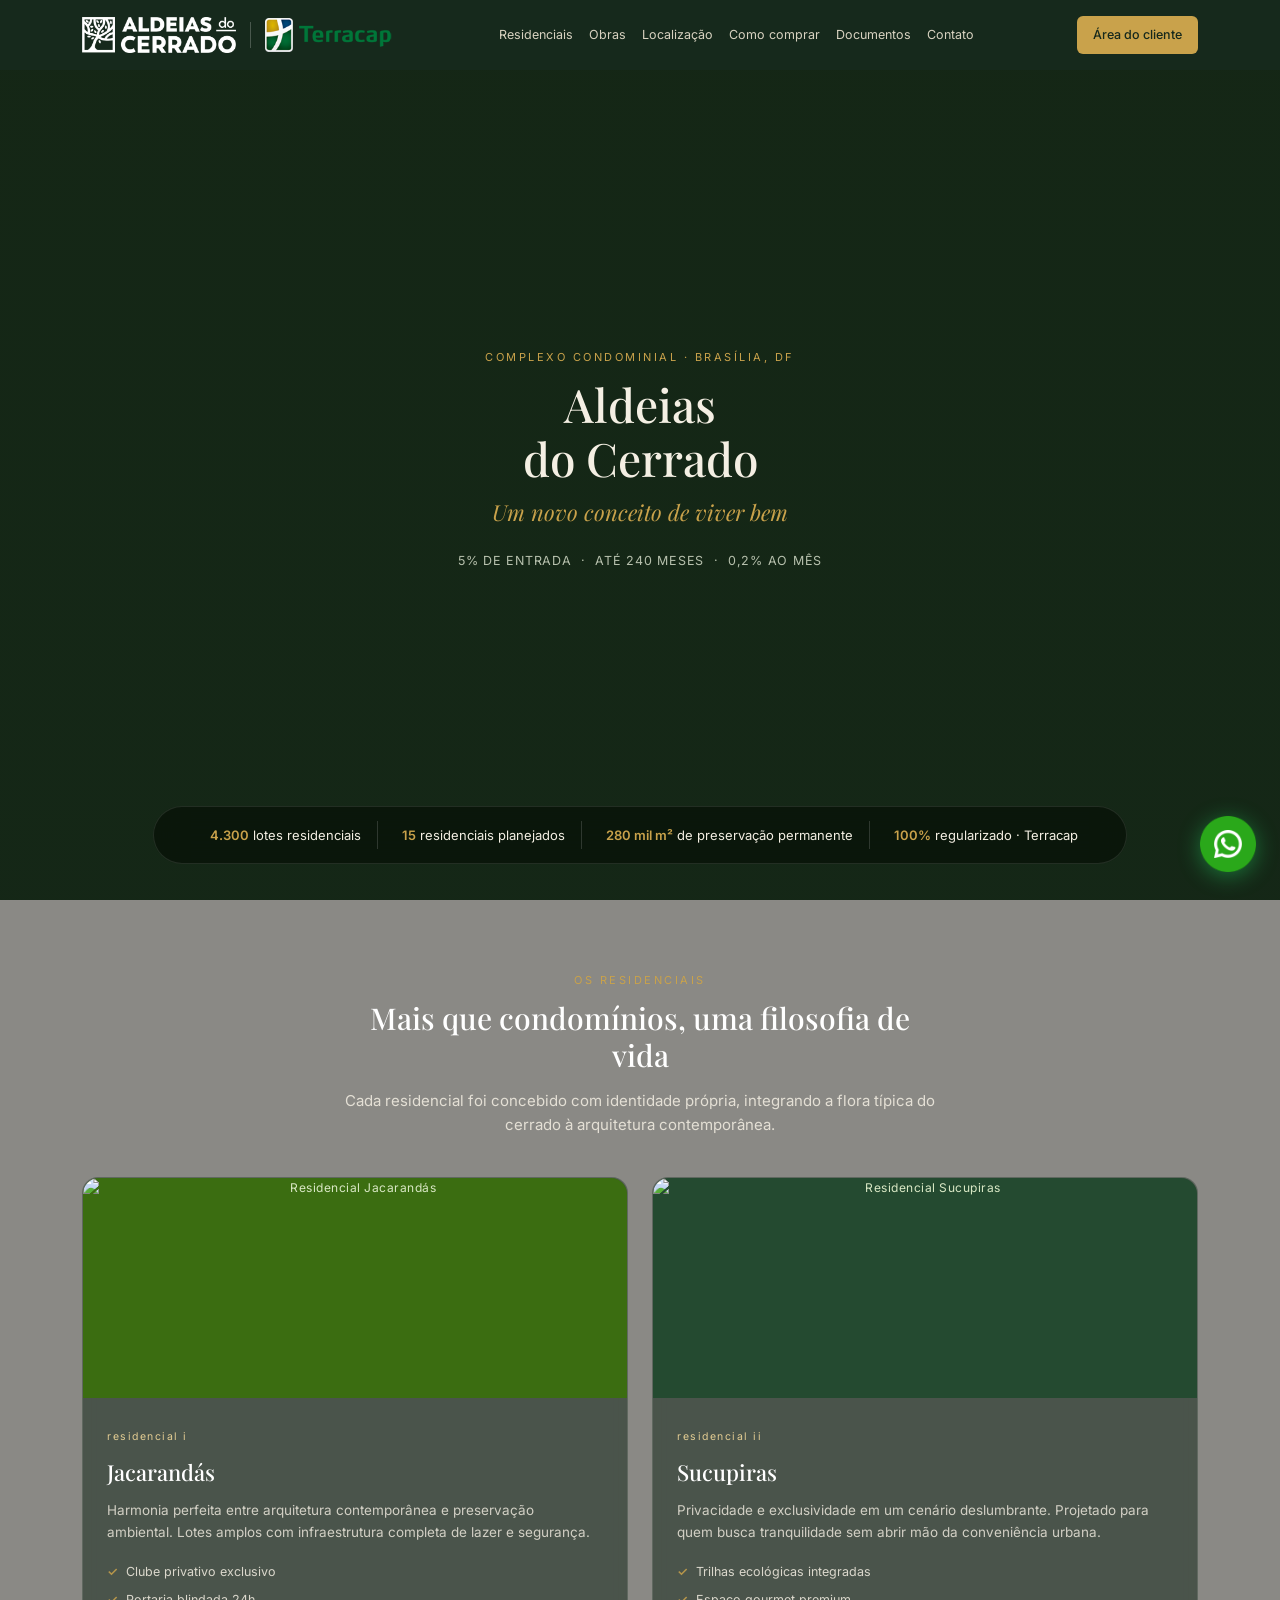
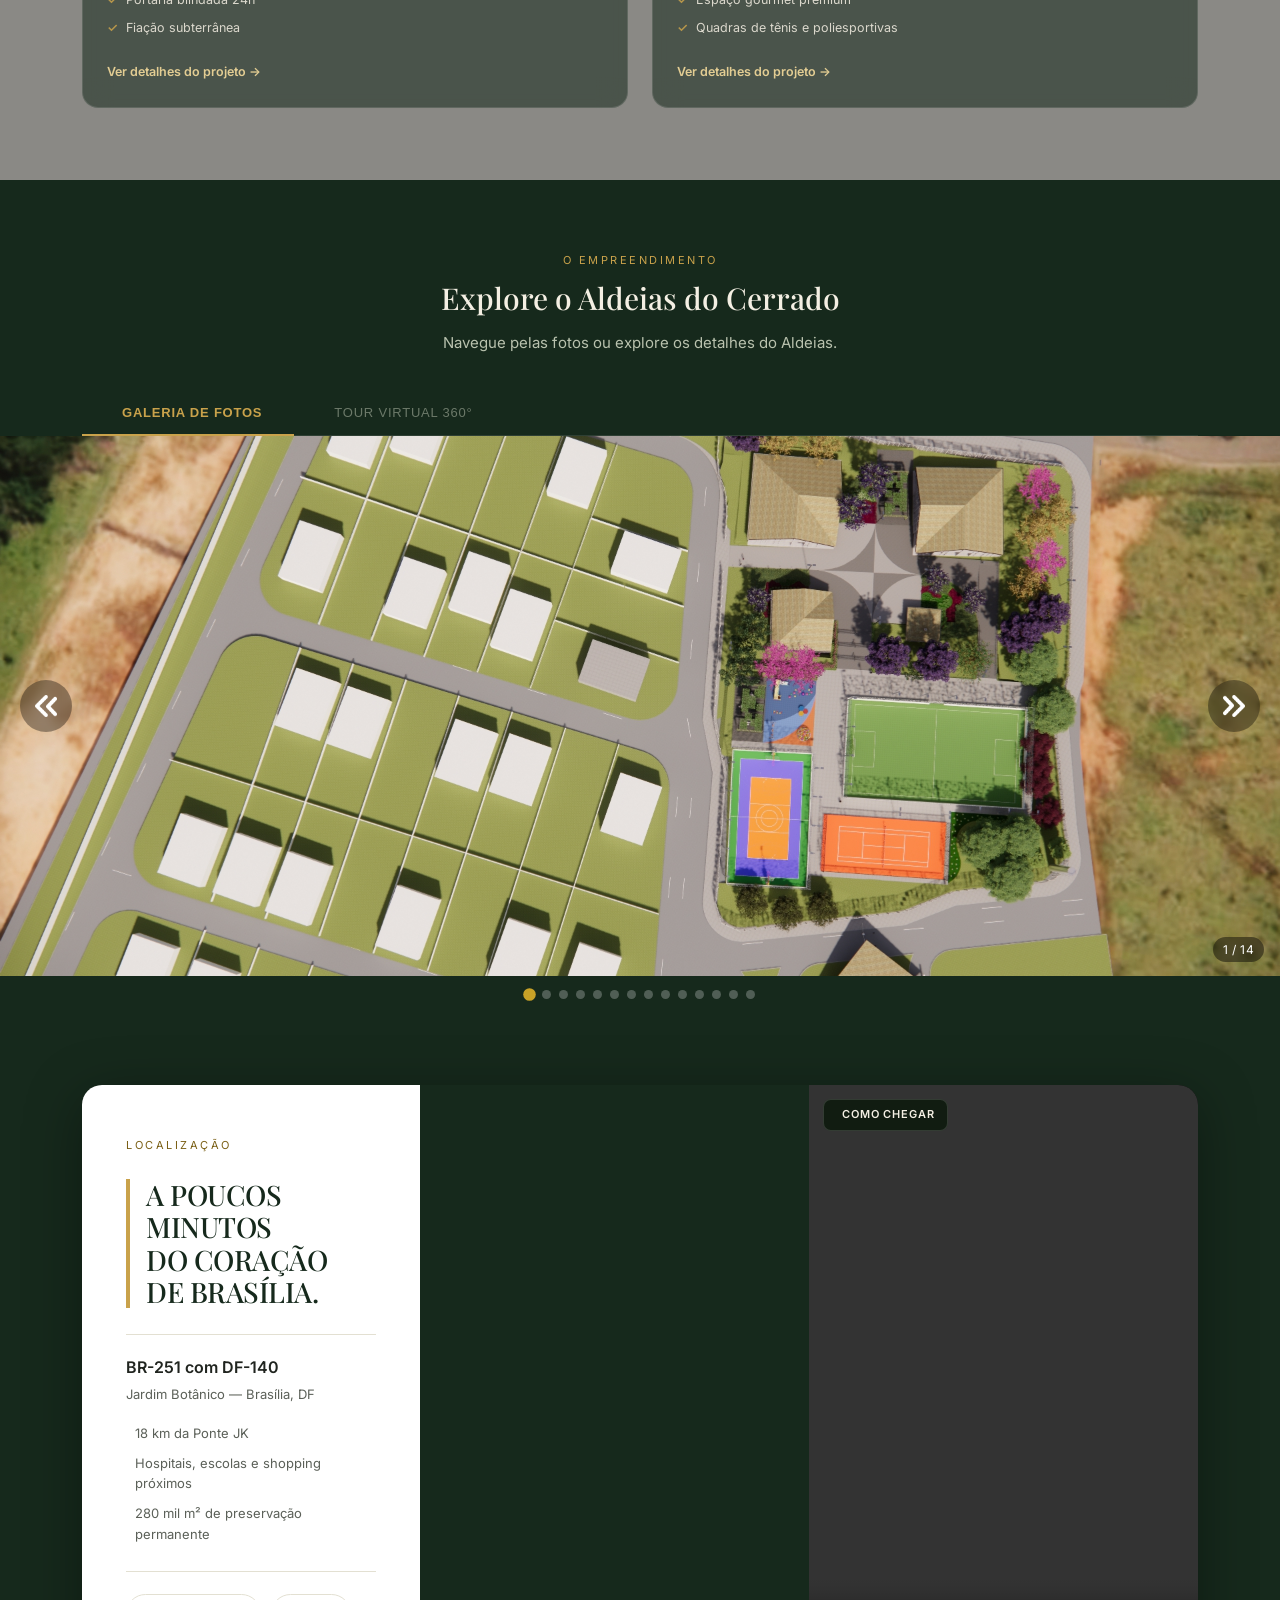
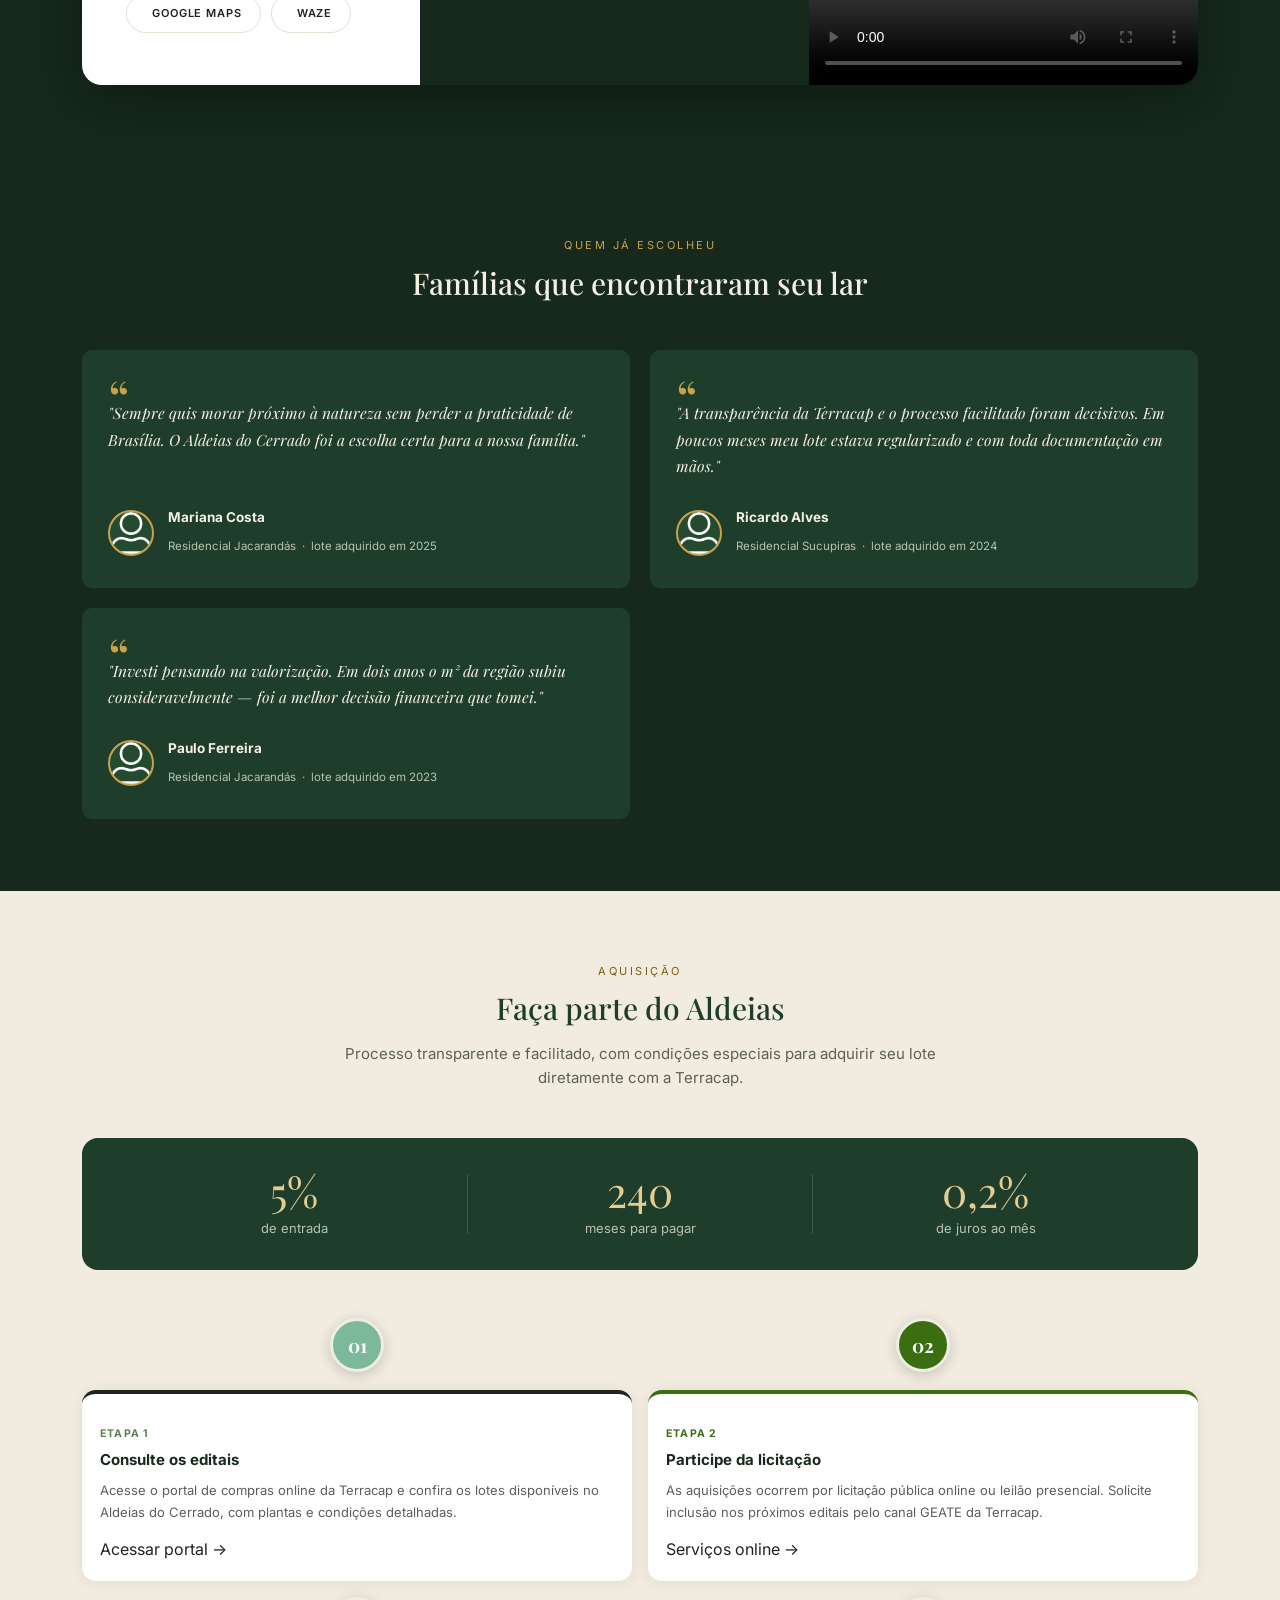
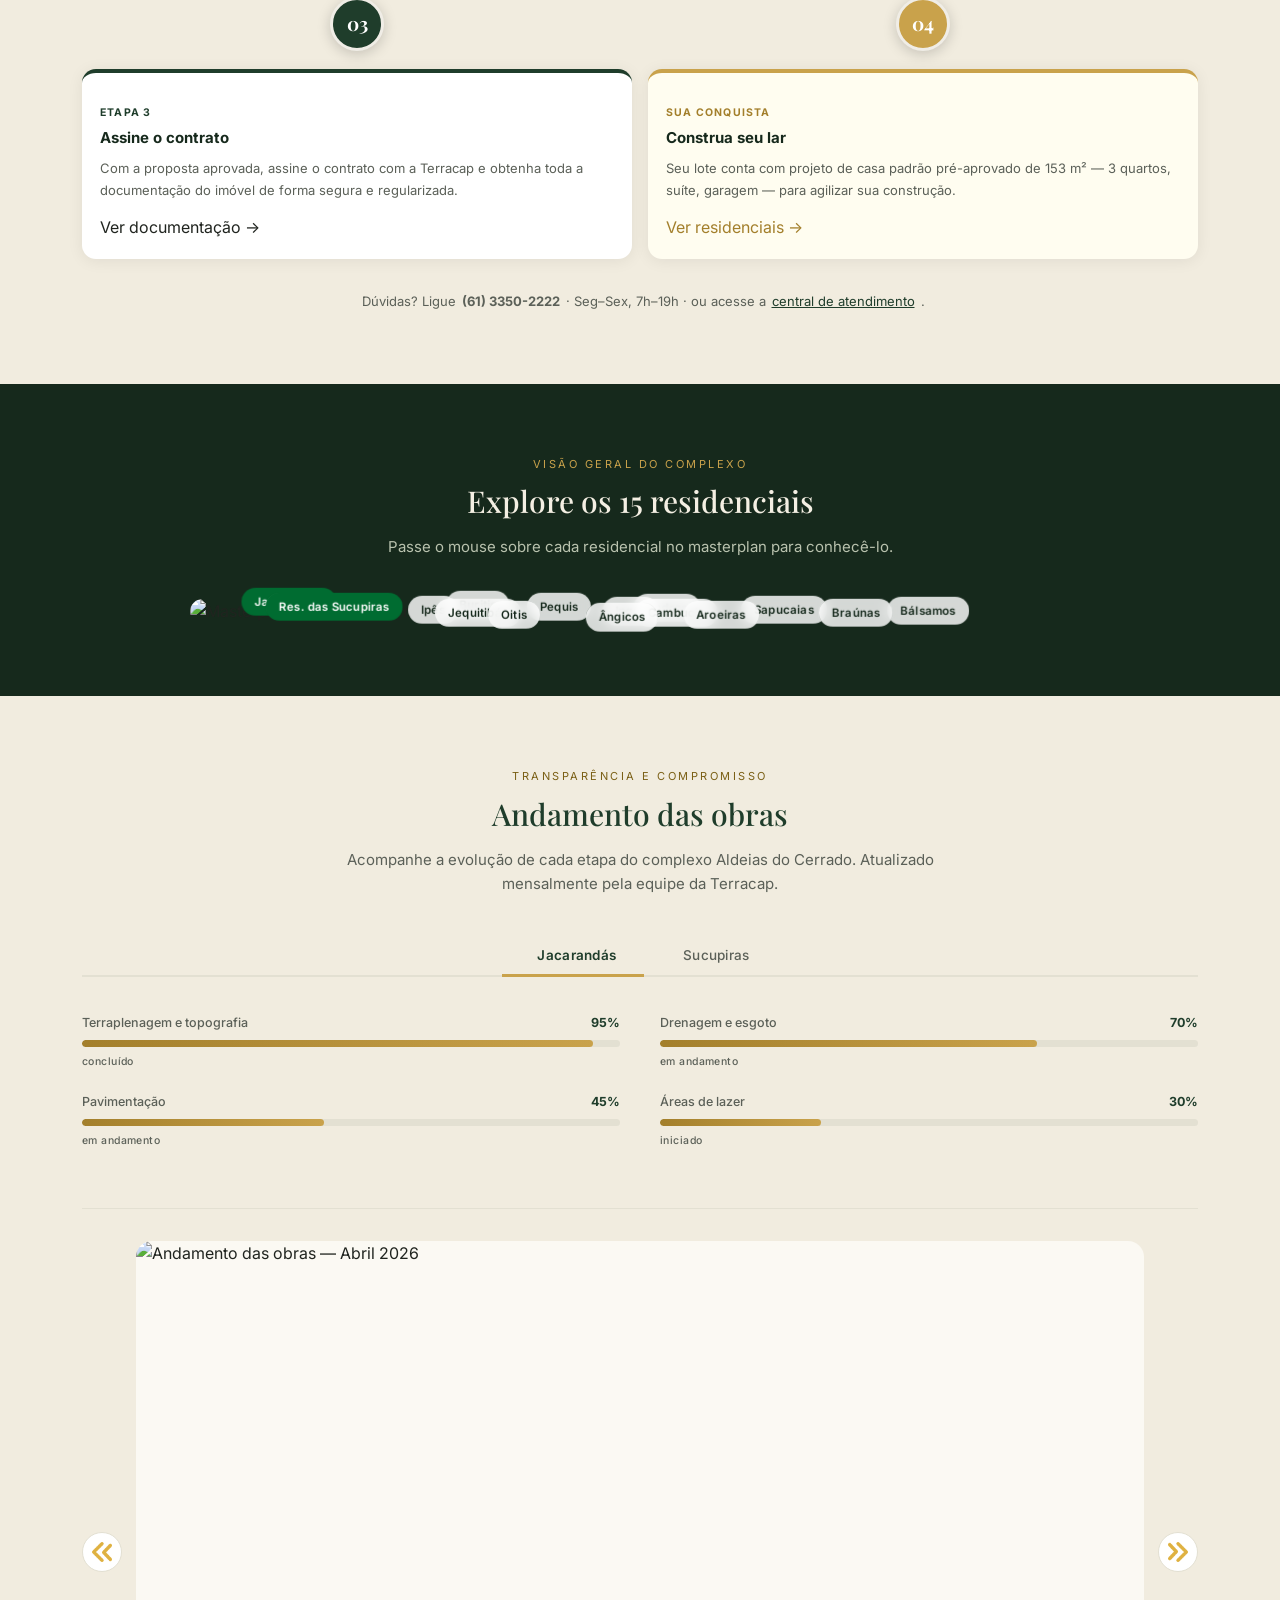
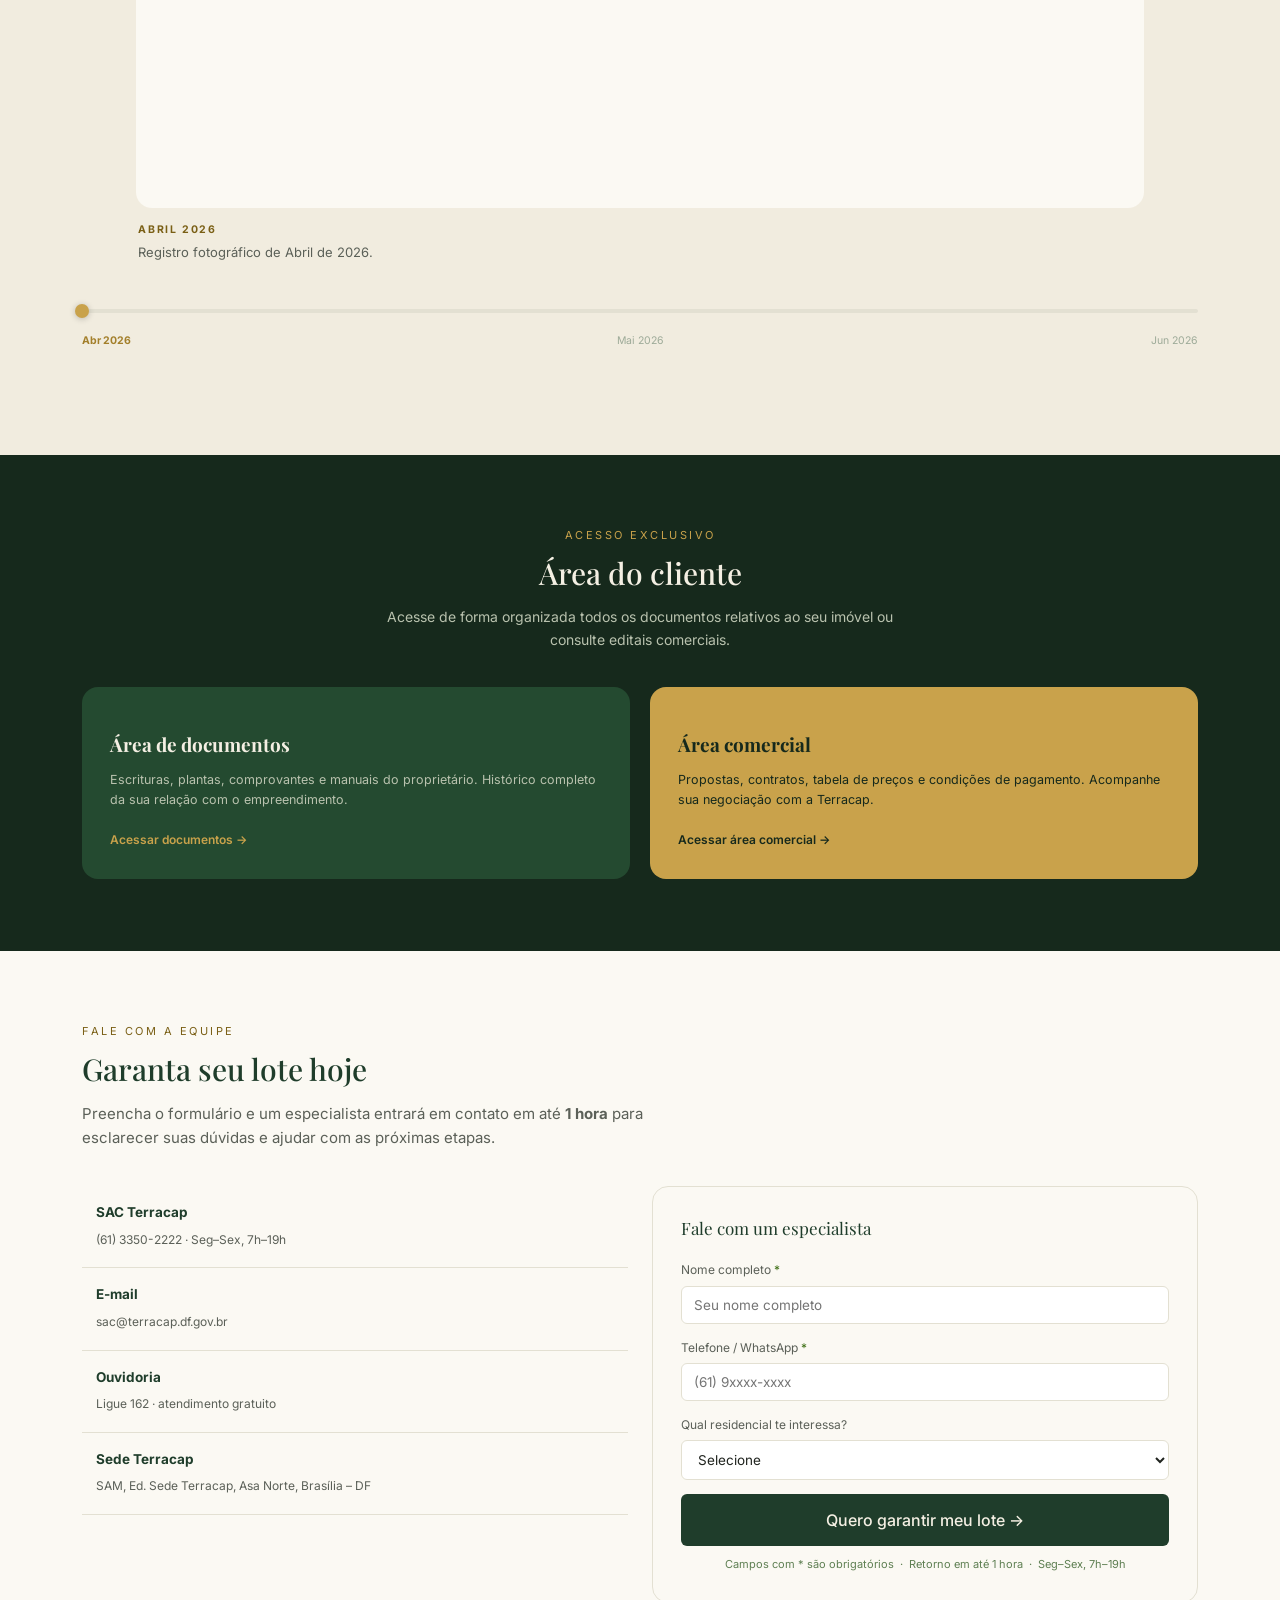
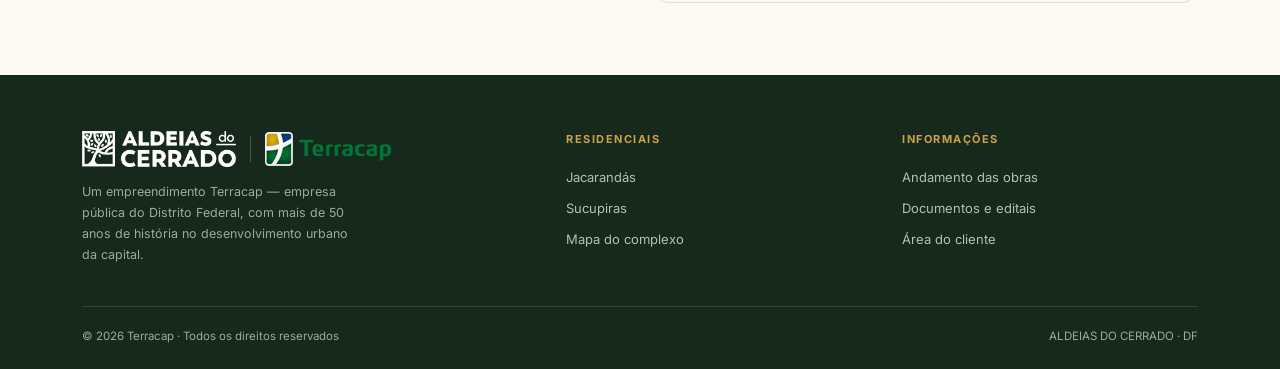
==== index.html @ 2cdaf479 "Paina Residenciais alterada" ====
﻿<!DOCTYPE html>
<html lang="pt-BR">
<head>
<meta charset="UTF-8">
<meta name="viewport" content="width=device-width, initial-scale=1.0">
<title>Aldeias do Cerrado — Lotes em Brasília | Terracap</title>
<link rel="stylesheet" href="style.css">
<link rel="stylesheet" href="https://cdnjs.cloudflare.com/ajax/libs/tabler-icons/2.47.0/iconfont/tabler-icons.min.css">
</head>
<body>

<a class="skip-link" href="#conteudo-principal">Pular para o conteúdo principal</a>


<!-- TOPBAR -->
<header class="topbar" role="banner">
  <div class="wrap">
    <div class="brand">
      <a href="index.html" aria-label="Aldeias do Cerrado — página inicial" style="display:flex;align-items:center;gap:10px;">
        <img src="img/icones/Logo-Aldeis-do-cerrado-1024x239.png" alt="Aldeias do Cerrado">
      </a>
      <span class="brand-sep" aria-hidden="true"></span>
      <a href="https://www.terracap.df.gov.br/" target="_blank" rel="noopener" aria-label="Acessar site da Terracap (abre em nova aba)">
        <img src="img/icones/logo.png" alt="Terracap" class="brand-terracap">
      </a>
    </div>
    <nav class="main-nav" id="main-nav" aria-label="Menu principal">
      <a href="residenciais.html">Residenciais</a>
      <a href="index.html#obras">Obras</a>
      <a href="index.html#localizacao">Localização</a>
      <a href="index.html#comocomprar">Como comprar</a>
      <a href="documentos.html">Documentos</a>
      <a href="index.html#contato">Contato</a>
      <!-- CTA visível apenas no menu mobile -->
      <a href="documentos.html#area-cliente" class="btn btn-gold nav-cta-mobile">Área do cliente</a>
    </nav>
    <a href="documentos.html#area-cliente" class="btn btn-gold btn-sm" id="topbar-cta">Área do cliente</a>
    <button
      class="nav-toggle"
      id="nav-toggle"
      type="button"
      aria-expanded="false"
      aria-controls="main-nav"
      aria-label="Abrir menu de navegação"
    >
      <span class="hamburger-bar"></span>
      <span class="hamburger-bar"></span>
      <span class="hamburger-bar"></span>
    </button>
  </div>
</header>

<!-- HERO -->
<main id="conteudo-principal">
<section class="hero">
  <img class="hero-video" src="img/Aldeias-do-Cerrado-1.png" alt="Aldeias do Cerrado">
  <div class="hero-overlay"></div>
  <div class="wrap">
    <span class="eyebrow on-dark">complexo condominial · brasília, df</span>
    <h1>Aldeias<br>do Cerrado</h1>
    <p class="sub">Um novo conceito de viver bem</p>
    <!--
    <div class="cta-row">
      <a href="#contato" class="btn btn-gold">Quero garantir meu lote</a>
      <a href="residenciais.html" class="btn btn-outline">Conhecer os residenciais</a>
    </div>
    -->
    
    
    <p class="hero-financing">5% de entrada &nbsp;·&nbsp; até 240 meses &nbsp;·&nbsp; 0,2% ao mês</p>
  </div>

  <div class="stats-strip" aria-label="Dados do empreendimento">
    <div class="stats-inner">
      <div class="stat-item">
        <i class="ti ti-map-pin" aria-hidden="true"></i>
        <span><strong>4.300</strong> lotes residenciais</span>
      </div>
      <div class="stat-sep" aria-hidden="true"></div>
      <div class="stat-item">
        <i class="ti ti-building-community" aria-hidden="true"></i>
        <span><strong>15</strong> residenciais planejados</span>
      </div>
      <div class="stat-sep" aria-hidden="true"></div>
      <div class="stat-item">
        <i class="ti ti-trees" aria-hidden="true"></i>
        <span><strong>280 mil m²</strong> de preservação permanente</span>
      </div>
      <div class="stat-sep" aria-hidden="true"></div>
      <div class="stat-item">
        <i class="ti ti-certificate" aria-hidden="true"></i>
        <span><strong>100%</strong> regularizado · Terracap</span>
      </div>
    </div>
  </div>
</section>

<!-- RESIDENCIAIS RESUMO -->
<section class="section" id="residenciais" style="background: linear-gradient(rgba(0,0,0,0.45), rgba(0,0,0,0.45)), url('img/Aldeias-do-Cerrado_4.png') center/cover no-repeat;">
  <div class="wrap">
    <div class="center" style="max-width:600px;">
      <span class="eyebrow">os residenciais</span>
      <h2 class="section-title">Mais que condomínios, uma filosofia de vida</h2>
      <p class="lede center">Cada residencial foi concebido com identidade própria, integrando a flora típica do cerrado à arquitetura contemporânea.</p>
    </div>
    <div class="grid-2" style="margin-top:40px;">
      <div class="card-residencial">
        <div class="ph-img"><img src="img/jacarandas_3d/Entrada.png" alt="Residencial Jacarandás"></div>
        <div class="body">
          <span class="tag">residencial i</span>
          <h3>Jacarandás</h3>
          <p class="desc">Harmonia perfeita entre arquitetura contemporânea e preservação ambiental. Lotes amplos com infraestrutura completa de lazer e segurança.</p>
          <ul>
            <li>Clube privativo exclusivo</li>
            <li>Portaria blindada 24h</li>
            <li>Fiação subterrânea</li>
          </ul>
          <a href="residenciais.html#jacarandas" class="link">Ver detalhes do projeto →</a>
        </div>
      </div>
      <div class="card-residencial">
        <div class="ph-img dark"><img src="img/sucupiras_3d/Entrada.png" alt="Residencial Sucupiras"></div>
        <div class="body">
          <span class="tag">residencial ii</span>
          <h3>Sucupiras</h3>
          <p class="desc">Privacidade e exclusividade em um cenário deslumbrante. Projetado para quem busca tranquilidade sem abrir mão da conveniência urbana.</p>
          <ul>
            <li>Trilhas ecológicas integradas</li>
            <li>Espaço gourmet premium</li>
            <li>Quadras de tênis e poliesportivas</li>
          </ul>
          <a href="residenciais.html#sucupiras" class="link">Ver detalhes do projeto →</a>
        </div>
      </div>
    </div>
  </div>
</section>

<!-- EXPLORE O EMPREENDIMENTO — galeria + tour 360° -->
<section class="explora-section">

  <div class="wrap">
    <div class="explora-header">
      <span class="eyebrow on-dark">o empreendimento</span>
      <h2 class="section-title" style="color:var(--creme-100);">Explore o Aldeias do Cerrado</h2>
      <p class="lede center" style="color:var(--verde-200);">Navegue pelas fotos ou explore os detalhes do Aldeias.</p>
    </div>

    <div class="explora-tabs" role="tablist" aria-label="Visualização do empreendimento">
      <button class="explora-tab active" data-panel="fotos" role="tab"
              aria-selected="true" aria-controls="explora-fotos" id="tab-fotos"
              onclick="exploraTab('fotos',this)" type="button">
        <i class="ti ti-photo" aria-hidden="true"></i> Galeria de fotos
      </button>
      <button class="explora-tab" data-panel="tour" role="tab"
              aria-selected="false" aria-controls="explora-tour" id="tab-tour"
              onclick="exploraTab('tour',this)" type="button">
        <i class="ti ti-360" aria-hidden="true"></i> Tour virtual 360°
      </button>
    </div>
  </div>

  <!-- Painel: Galeria -->
  <div class="explora-panel active" id="explora-fotos" role="tabpanel" aria-labelledby="tab-fotos" tabindex="0">
    <div class="galeria-carousel" id="galeria-car">
      <div class="gc-stage">

        <div class="gc-slide active" onclick="lbOpen(0)">
          <img src="img/jacarandas_3d/Aérea 1.jpg" alt="Vista aérea — Jacarandás" loading="lazy">
          <div class="galeria-overlay"><img src="img/icones/ampliacao.png" alt="" class="galeria-zoom-icon"></div>
        </div>
        <div class="gc-slide" onclick="lbOpen(1)">
          <img src="img/jacarandas_3d/Aérea 2.jpg" alt="Vista aérea — Jacarandás ponto 2" loading="lazy">
          <div class="galeria-overlay"><img src="img/icones/ampliacao.png" alt="" class="galeria-zoom-icon"></div>
        </div>
        <div class="gc-slide" onclick="lbOpen(2)">
          <img src="img/jacarandas_3d/Aérea 3.jpg" alt="Vista aérea — Jacarandás" loading="lazy">
          <div class="galeria-overlay"><img src="img/icones/ampliacao.png" alt="" class="galeria-zoom-icon"></div>
        </div>
        <div class="gc-slide" onclick="lbOpen(3)">
          <img src="img/sucupiras_3d/Aérea 2.jpg" alt="Sucupiras — Área de lazer" loading="lazy">
          <div class="galeria-overlay"><img src="img/icones/ampliacao.png" alt="" class="galeria-zoom-icon"></div>
        </div>
        <div class="gc-slide" onclick="lbOpen(4)">
          <img src="img/sucupiras_3d/Escada.jpg" alt="Sucupiras — Escada" loading="lazy">
          <div class="galeria-overlay"><img src="img/icones/ampliacao.png" alt="" class="galeria-zoom-icon"></div>
        </div>
        <div class="gc-slide" onclick="lbOpen(5)">
          <img src="img/sucupiras_3d/Pergolado.jpg" alt="Sucupiras — Pergolado" loading="lazy">
          <div class="galeria-overlay"><img src="img/icones/ampliacao.png" alt="" class="galeria-zoom-icon"></div>
        </div>
        <div class="gc-slide" onclick="lbOpen(6)">
          <img src="img/Aldeias-do-Cerrado-2-1.png" alt="Sucupiras — Canteiro" loading="lazy">
          <div class="galeria-overlay"><img src="img/icones/ampliacao.png" alt="" class="galeria-zoom-icon"></div>
        </div>
        <div class="gc-slide" onclick="lbOpen(7)">
          <img src="img/sucupiras_3d/Entrada.jpg" alt="Sucupiras — Entrada" loading="lazy">
          <div class="galeria-overlay"><img src="img/icones/ampliacao.png" alt="" class="galeria-zoom-icon"></div>
        </div>
        <div class="gc-slide" onclick="lbOpen(8)">
          <img src="img/jacarandas_3d/Entrada.jpg" alt="Jacarandás — Entrada" loading="lazy">
          <div class="galeria-overlay"><img src="img/icones/ampliacao.png" alt="" class="galeria-zoom-icon"></div>
        </div>
        <div class="gc-slide" onclick="lbOpen(9)">
          <img src="img/jacarandas_3d/Escada Ilumninada.jpg" alt="Jacarandás — Escada iluminada" loading="lazy">
          <div class="galeria-overlay"><img src="img/icones/ampliacao.png" alt="" class="galeria-zoom-icon"></div>
        </div>
        <div class="gc-slide" onclick="lbOpen(10)">
          <img src="img/sucupiras/DJI_20260622154240_0001_V_QD+4+-+SUCUPIRA-01.jpeg" alt="Vista aérea — Sucupiras" loading="lazy">
          <div class="galeria-overlay"><img src="img/icones/ampliacao.png" alt="" class="galeria-zoom-icon"></div>
        </div>
        <div class="gc-slide" onclick="lbOpen(11)">
          <img src="img/sucupiras/DJI_20260622154250_0003_V.jpeg" alt="Vista aérea — Sucupiras" loading="lazy">
          <div class="galeria-overlay"><img src="img/icones/ampliacao.png" alt="" class="galeria-zoom-icon"></div>
        </div>
        <div class="gc-slide" onclick="lbOpen(12)">
          <img src="img/sucupiras/DJI_20260622154342_0004_V_QD+4+-+SUCUPIRA-02.jpeg" alt="Vista aérea — Sucupiras" loading="lazy">
          <div class="galeria-overlay"><img src="img/icones/ampliacao.png" alt="" class="galeria-zoom-icon"></div>
        </div>
        <div class="gc-slide" onclick="lbOpen(13)">
          <img src="img/sucupiras/DJI_20260622154349_0005_V.jpeg" alt="Vista aérea — Sucupiras" loading="lazy">
          <div class="galeria-overlay"><img src="img/icones/ampliacao.png" alt="" class="galeria-zoom-icon"></div>
        </div>

        <button class="gc-nav gc-prev" type="button" aria-label="Foto anterior" onclick="gcNav(-1)">
          <img src="img/icones/seta-esquerda.png" alt="">
        </button>
        <button class="gc-nav gc-next" type="button" aria-label="Próxima foto" onclick="gcNav(1)">
          <img src="img/icones/seta-direita.png" alt="">
        </button>

        <div class="gc-counter" id="gc-counter" aria-live="polite" aria-atomic="true">1 / 14</div>
      </div>

      <div class="gc-dots" id="gc-dots" role="tablist" aria-label="Navegar entre fotos">
        <button class="gc-dot active" onclick="gcGo(0)" role="tab" aria-selected="true"  aria-label="Foto 1 de 14"></button>
        <button class="gc-dot"        onclick="gcGo(1)" role="tab" aria-selected="false" aria-label="Foto 2 de 14"></button>
        <button class="gc-dot"        onclick="gcGo(2)" role="tab" aria-selected="false" aria-label="Foto 3 de 14"></button>
        <button class="gc-dot"        onclick="gcGo(3)" role="tab" aria-selected="false" aria-label="Foto 4 de 14"></button>
        <button class="gc-dot"        onclick="gcGo(4)" role="tab" aria-selected="false" aria-label="Foto 5 de 14"></button>
        <button class="gc-dot"        onclick="gcGo(5)" role="tab" aria-selected="false" aria-label="Foto 6 de 14"></button>
        <button class="gc-dot"        onclick="gcGo(6)" role="tab" aria-selected="false" aria-label="Foto 7 de 14"></button>
        <button class="gc-dot"        onclick="gcGo(7)" role="tab" aria-selected="false" aria-label="Foto 8 de 14"></button>
        <button class="gc-dot"        onclick="gcGo(8)" role="tab" aria-selected="false" aria-label="Foto 9 de 14"></button>
        <button class="gc-dot"        onclick="gcGo(9)" role="tab" aria-selected="false" aria-label="Foto 10 de 14"></button>
        <button class="gc-dot"        onclick="gcGo(10)" role="tab" aria-selected="false" aria-label="Foto 11 de 14"></button>
        <button class="gc-dot"        onclick="gcGo(11)" role="tab" aria-selected="false" aria-label="Foto 12 de 14"></button>
        <button class="gc-dot"        onclick="gcGo(12)" role="tab" aria-selected="false" aria-label="Foto 13 de 14"></button>
        <button class="gc-dot"        onclick="gcGo(13)" role="tab" aria-selected="false" aria-label="Foto 14 de 14"></button>
      </div>
    </div>
  </div>

  <!-- Painel: Tour 360° -->
  <div class="explora-panel" id="explora-tour" role="tabpanel" aria-labelledby="tab-tour" tabindex="0">
    <div class="tour-stage">
      <iframe
        class="tour-iframe"
        src="https://www.360k.com.br/terracap/"
        allowfullscreen
        allow="fullscreen; gyroscope; accelerometer"
        loading="lazy"
        title="Tour Virtual 360° — Aldeias do Cerrado"
      ></iframe>

      <div class="tour-badge">
        <i class="ti ti-360"></i>
        <span>Tour Virtual 360°</span>
      </div>

      <div class="tour-info-panel">
        <p class="tour-info-title">Localização</p>
        <ul class="tour-info-list">
          <li><i class="ti ti-road"></i><span>BR-251 e DF-140 — Jardim Botânico</span></li>
          <li><i class="ti ti-map-pin"></i><span>18 km da Ponte JK</span></li>
          <li><i class="ti ti-building-hospital"></i><span>Hospitais, escolas e shopping próximos</span></li>
          <li><i class="ti ti-trees"></i><span>280 mil m² de preservação permanente</span></li>
        </ul>
      </div>

      <div class="tour-hint" id="tour-hint">
        <i class="ti ti-hand-finger"></i> Arraste para explorar o empreendimento
      </div>
    </div>

    <!-- Tour da Casa Padrão -->
    <div class="tour-divider">
      <span><i class="ti ti-home" aria-hidden="true"></i> Exemplo de Casa — Tour 3D interativo</span>
    </div>

    <div class="tour-stage tour-stage-casa">
      <iframe
        class="tour-iframe"
        src="https://dashboard.iteleport.co/tour/6vly9?login=false&avatar=true&auto-play=true"
        allowfullscreen
        allow="fullscreen; gyroscope; accelerometer"
        loading="lazy"
        title="Tour Virtual 3D — Exemplo de Casa"
      ></iframe>

      <div class="tour-badge">
        <i class="ti ti-home"></i>
        <span>Tour da Casa 3D</span>
      </div>
    </div>

    <!-- Projeto de Casa Padrão -->
    <div class="tour-divider">
      <span><i class="ti ti-blueprint" aria-hidden="true"></i> Projeto de Casa Padrão Pré-Aprovado</span>
    </div>

    <div class="casa-padrao-wrap">
      <div class="wrap">
        <p class="lede center casa-padrao-lede">Além dos benefícios de viver em harmonia com a natureza e segurança que o Residencial das Sucupiras oferece, adquirindo a sua unidade, você já terá à sua disposição um projeto pré-aprovado de construção para uma casa padrão, com área construída de 153 m², que conta os seguintes ambientes:</p>

        <div class="casa-features casa-features-dark">
          <ul class="casa-col">
            <li>Área de serviço</li>
            <li>Cozinha</li>
            <li>Corredor</li>
            <li>Despensa</li>
          </ul>
          <ul class="casa-col">
            <li>Garagem</li>
            <li>Lavabo</li>
            <li>Sala de estar</li>
            <li>Sala de jantar</li>
          </ul>
          <ul class="casa-col">
            <li>Varanda</li>
            <li>Três quartos, sendo um tipo suíte</li>
            <li>WC</li>
            <li>WC de serviço</li>
          </ul>
        </div>
      </div>

      <div class="casa-carousel" id="casa-car">
        <button class="casa-nav prev" type="button" onclick="casaNav(-1)" aria-label="Imagem anterior da casa padrão">
          <img src="img/icones/seta-esquerda.png" alt="">
        </button>

        <div class="casa-stage">
          <div class="casa-slide active">
            <div class="casa-foto">
              <img src="img/casa-modelo/Foto-1.webp" alt="Modelo de Casa Padrão">
            </div>
            <span class="casa-caption">Modelo de Casa Padrão. Imagem ilustrativa</span>
          </div>
          <div class="casa-slide next-1">
            <div class="casa-foto">
              <img src="img/casa-modelo/Foto-2.webp" alt="Modelo de Casa Padrão">
            </div>
            <span class="casa-caption">Modelo de Casa Padrão. Imagem ilustrativa</span>
          </div>
          <div class="casa-slide prev-1">
            <div class="casa-foto">
              <img src="img/casa-modelo/Casa-4-1.webp" alt="Modelo de Casa Padrão">
            </div>
            <span class="casa-caption">Modelo de Casa Padrão. Imagem ilustrativa</span>
          </div>
        </div>

        <button class="casa-nav next" type="button" onclick="casaNav(1)" aria-label="Próxima imagem da casa padrão">
          <img src="img/icones/seta-direita.png" alt="">
        </button>
      </div>
    </div>
  </div>

</section>

<!-- MAPA GOOGLE MAPS -->
<section class="maps-section" id="localizacao">
  <div class="wrap">
    <div class="maps-card">
      <div class="maps-left">
        <span class="eyebrow">localização</span>
        <h2 class="maps-headline">A poucos minutos<br>do coração<br>de Brasília.</h2>
        <div class="maps-address">
          <p class="maps-addr-line">BR-251 com DF-140</p>
          <p class="maps-addr-sub">Jardim Botânico — Brasília, DF</p>
        </div>
        <div class="maps-info-list">
          <div class="maps-info-item"><i class="ti ti-map-pin"></i><span>18 km da Ponte JK</span></div>
          <div class="maps-info-item"><i class="ti ti-building-hospital"></i><span>Hospitais, escolas e shopping próximos</span></div>
          <div class="maps-info-item"><i class="ti ti-trees"></i><span>280 mil m² de preservação permanente</span></div>
        </div>
        <div class="maps-btns">
          <a href="https://maps.google.com/?q=Aldeias+do+Cerrado+Jardim+Botanico+Brasilia" target="_blank" rel="noopener" class="maps-btn" aria-label="Abrir no Google Maps (abre em nova aba)">
            <i class="ti ti-map-2" aria-hidden="true"></i> Google Maps
          </a>
          <a href="https://waze.com/ul?q=Aldeias+do+Cerrado+Brasilia+DF" target="_blank" rel="noopener" class="maps-btn" aria-label="Abrir no Waze (abre em nova aba)">
            <i class="ti ti-navigation" aria-hidden="true"></i> Waze
          </a>
        </div>
      </div>
      <div class="maps-right">
        <iframe
          src="https://maps.google.com/maps?q=Aldeias+do+Cerrado,+Jardim+Bot%C3%A2nico,+Bras%C3%ADlia,+DF&output=embed"
          allowfullscreen
          loading="lazy"
          referrerpolicy="no-referrer-when-downgrade"
          title="Localização — Aldeias do Cerrado"
        ></iframe>
      </div>

      <!-- Coluna 3: vídeo como chegar -->
      <div class="maps-video">
        <video
          controls
          preload="metadata"
          title="Como chegar no Aldeias do Cerrado"
        >
          <source src="video/Veja%20como%20%C3%A9%20f%C3%A1cil%20chegar%20no%20Aldeias%20do%20Cerrado.mp4" type="video/mp4">
          Seu navegador não suporta reprodução de vídeo.
        </video>
        <div class="maps-video-badge" aria-hidden="true">
          <i class="ti ti-route"></i> Como chegar
        </div>
      </div>
    </div>
  </div>
</section>

<!-- LIGHTBOX -->
<div class="lightbox" id="lightbox" role="dialog" aria-modal="true"
     aria-label="Visualizador de imagens" onclick="lbBgClose(event)">
  <button class="lb-close" type="button" aria-label="Fechar visualizador" onclick="lbClose()">
    <i class="ti ti-x" aria-hidden="true"></i>
  </button>
  <button class="lb-nav lb-prev" type="button" aria-label="Imagem anterior" onclick="lbNav(-1,event)">
    <img src="img/icones/seta-esquerda.png" alt="">
  </button>
  <img id="lb-img" src="" alt="" role="img">
  <button class="lb-nav lb-next" type="button" aria-label="Próxima imagem" onclick="lbNav(1,event)">
    <img src="img/icones/seta-direita.png" alt="">
  </button>
</div>

<script>
// ── Abas: Galeria / Tour ──────────────────────────────────────────────────
let tourHintTimer = null;

function exploraTab(panel, btn) {
  document.querySelectorAll('.explora-panel').forEach(p => p.classList.remove('active'));
  document.querySelectorAll('.explora-tab').forEach(b => {
    b.classList.remove('active');
    b.setAttribute('aria-selected', 'false');
  });
  document.getElementById('explora-' + panel).classList.add('active');
  btn.classList.add('active');
  btn.setAttribute('aria-selected', 'true');

  if (panel === 'tour') {
    const h = document.getElementById('tour-hint');
    if (h) {
      h.style.opacity = '1';
      h.style.pointerEvents = 'auto';
      clearTimeout(tourHintTimer);
      tourHintTimer = setTimeout(() => {
        h.style.opacity = '0';
        h.style.pointerEvents = 'none';
      }, 4000);
    }
  }
}

function handleHash() {
  const hash = window.location.hash;
  if (hash === '#tour') {
    document.getElementById('localizacao').scrollIntoView({ behavior: 'smooth' });
    exploraTab('tour', document.getElementById('tab-tour'));
  } else if (hash === '#localizacao') {
    exploraTab('fotos', document.querySelector('[data-panel="fotos"]'));
  }
}
document.addEventListener('DOMContentLoaded', () => {
  exploraTab('fotos', document.querySelector('[data-panel="fotos"]'));
});
window.addEventListener('hashchange', handleHash);

// ── Lightbox ──────────────────────────────────────────────────────────────
const lbSrcs = [
  'img/jacarandas/DJI_20260512092800_0001_V_ponto+1.jpeg',
  'img/jacarandas/DJI_20260512092911_0003_V_ponto+2.jpeg',
  'img/jacarandas/DJI_20260512093111_0005_V.jpeg',
  'img/jacarandas/DJI_20260619172249_0017_V_JACARANDAS+LAZER.jpeg',
  'img/Aldeias-do-Cerrado_4.webp',
  'img/Aldeias-do-Cerrado-2-1.png',
  'img/Aldeias-do-Cerrado-1.webp',
  'img/casa-modelo/Foto-1.webp',
  'img/casa-modelo/Foto-2.webp',
  'img/casa-modelo/Casa-4-1.webp',
  'img/sucupiras/DJI_20260622154240_0001_V_QD+4+-+SUCUPIRA-01.jpeg',
  'img/sucupiras/DJI_20260622154250_0003_V.jpeg',
  'img/sucupiras/DJI_20260622154342_0004_V_QD+4+-+SUCUPIRA-02.jpeg',
  'img/sucupiras/DJI_20260622154349_0005_V.jpeg'
];
const lbAlts = [
  'Vista aérea — Jacarandás ponto 1',
  'Vista aérea — Jacarandás ponto 2',
  'Vista aérea — Jacarandás',
  'Jacarandás — Área de lazer',
  'Vista aérea — Aldeias do Cerrado',
  'Aldeias do Cerrado — Vista geral',
  'Aldeias do Cerrado',
  'Modelo de Casa Padrão — Foto 1',
  'Modelo de Casa Padrão — Foto 2',
  'Modelo de Casa Padrão — Foto 3',
  'Vista aérea — Sucupiras ponto 1',
  'Vista aérea — Sucupiras ponto 2',
  'Vista aérea — Sucupiras ponto 3',
  'Vista aérea — Sucupiras ponto 4'
];
let lbIdx = 0;
let lbTrigger = null;

function lbOpen(i) {
  lbTrigger = document.activeElement;
  lbIdx = i;
  const img = document.getElementById('lb-img');
  img.src = lbSrcs[i];
  img.alt = lbAlts[i] || '';
  const lb = document.getElementById('lightbox');
  lb.classList.add('open');
  lb.removeAttribute('aria-hidden');
  document.body.style.overflow = 'hidden';
  document.querySelector('.lb-close').focus();
}
function lbClose() {
  const lb = document.getElementById('lightbox');
  lb.classList.remove('open');
  lb.setAttribute('aria-hidden', 'true');
  document.body.style.overflow = '';
  if (lbTrigger) lbTrigger.focus();
}
function lbBgClose(e) { if (e.target === document.getElementById('lightbox')) lbClose(); }
function lbNav(dir, e) {
  e.stopPropagation();
  lbIdx = (lbIdx + dir + lbSrcs.length) % lbSrcs.length;
  const img = document.getElementById('lb-img');
  img.src = lbSrcs[lbIdx];
  img.alt = lbAlts[lbIdx] || '';
}

// Teclado: Esc, setas, Tab trap no lightbox
document.addEventListener('keydown', e => {
  const lb = document.getElementById('lightbox');
  if (!lb.classList.contains('open')) return;
  if (e.key === 'Escape') { lbClose(); return; }
  if (e.key === 'ArrowLeft')  { lbNav(-1, { stopPropagation: () => {} }); return; }
  if (e.key === 'ArrowRight') { lbNav( 1, { stopPropagation: () => {} }); return; }
  if (e.key === 'Tab') {
    const focusable = lb.querySelectorAll('button');
    const first = focusable[0];
    const last = focusable[focusable.length - 1];
    if (e.shiftKey && document.activeElement === first) {
      e.preventDefault(); last.focus();
    } else if (!e.shiftKey && document.activeElement === last) {
      e.preventDefault(); first.focus();
    }
  }
});

// Oculto de AT por padrão
document.getElementById('lightbox').setAttribute('aria-hidden', 'true');

// ── Carrossel Galeria ──────────────────────────────────────────────────
let gcIndex = 0;
let gcTimer = null;
const GC_INTERVAL = 4500;

function gcGo(index) {
  const slides = document.querySelectorAll('#galeria-car .gc-slide');
  const dots   = document.querySelectorAll('#gc-dots .gc-dot');
  const total  = slides.length;

  slides[gcIndex].classList.remove('active');
  dots[gcIndex].classList.remove('active');
  dots[gcIndex].setAttribute('aria-selected', 'false');

  gcIndex = (index + total) % total;

  slides[gcIndex].classList.add('active');
  dots[gcIndex].classList.add('active');
  dots[gcIndex].setAttribute('aria-selected', 'true');
  slides.forEach((s, i) => s.setAttribute('tabindex', i === gcIndex ? '0' : '-1'));

  const counter = document.getElementById('gc-counter');
  if (counter) counter.textContent = (gcIndex + 1) + ' / ' + total;
}

function gcNav(dir) {
  const total = document.querySelectorAll('#galeria-car .gc-slide').length;
  gcGo((gcIndex + dir + total) % total);
  gcRestartTimer();
}

function gcRestartTimer() {
  clearInterval(gcTimer);
  gcTimer = setInterval(() => {
    const total = document.querySelectorAll('#galeria-car .gc-slide').length;
    gcGo((gcIndex + 1) % total);
  }, GC_INTERVAL);
}

document.addEventListener('DOMContentLoaded', () => {
  gcRestartTimer();
  const el = document.getElementById('galeria-car');
  if (!el) return;
  el.addEventListener('mouseenter', () => clearInterval(gcTimer));
  el.addEventListener('mouseleave', () => gcRestartTimer());

  // Pausa autoplay ao receber foco via teclado
  el.addEventListener('focusin',  () => clearInterval(gcTimer));
  el.addEventListener('focusout', e => { if (!el.contains(e.relatedTarget)) gcRestartTimer(); });

  // Slides da galeria: acesso por teclado
  document.querySelectorAll('#galeria-car .gc-slide').forEach((slide, i) => {
    slide.setAttribute('role', 'button');
    slide.setAttribute('tabindex', i === 0 ? '0' : '-1');
    const img = slide.querySelector('img:not(.galeria-zoom-icon)');
    if (img) slide.setAttribute('aria-label', 'Ampliar: ' + img.alt);
    slide.addEventListener('keydown', e => {
      if (e.key === 'Enter' || e.key === ' ') {
        e.preventDefault();
        lbOpen(i);
      } else if (e.key === 'ArrowLeft') {
        e.preventDefault();
        gcNav(-1);
        requestAnimationFrame(() => document.querySelector('#galeria-car .gc-slide.active')?.focus());
      } else if (e.key === 'ArrowRight') {
        e.preventDefault();
        gcNav(1);
        requestAnimationFrame(() => document.querySelector('#galeria-car .gc-slide.active')?.focus());
      }
    });
  });

  // Explora-tabs: navegação com setas entre abas
  const exploraTabs = Array.from(document.querySelectorAll('.explora-tab'));
  exploraTabs.forEach((tab, i) => {
    tab.addEventListener('keydown', e => {
      if (e.key === 'ArrowRight' || e.key === 'ArrowLeft') {
        e.preventDefault();
        const next = (i + (e.key === 'ArrowRight' ? 1 : -1) + exploraTabs.length) % exploraTabs.length;
        exploraTabs[next].focus();
        exploraTabs[next].click();
      }
    });
  });

  // Swipe mobile
  let touchX = 0;
  el.addEventListener('touchstart', e => { touchX = e.touches[0].clientX; }, { passive: true });
  el.addEventListener('touchend',   e => {
    const dx = touchX - e.changedTouches[0].clientX;
    if (Math.abs(dx) > 40) gcNav(dx > 0 ? 1 : -1);
  }, { passive: true });
});
</script>

<!-- DEPOIMENTOS -->
<section class="section bg-verde-900">
  <div class="wrap">
    <div class="center" style="max-width:600px; margin-bottom:48px;">
      <span class="eyebrow on-dark">quem já escolheu</span>
      <h2 class="section-title" style="color:var(--creme-100);">Famílias que encontraram seu lar</h2>
    </div>
    <div class="depo-grid">
      <div class="depo-card">
        <p class="depo-quote">"Sempre quis morar próximo à natureza sem perder a praticidade de Brasília. O Aldeias do Cerrado foi a escolha certa para a nossa família."</p>
        <div class="depo-author">
          <div class="depo-avatar"><img src="img/icones/conta-de-usuario.png" alt="Foto de Mariana Costa"></div>
          <div>
            <strong>Mariana Costa</strong>
            <span>Residencial Jacarandás &nbsp;·&nbsp; lote adquirido em 2025</span>
          </div>
        </div>
      </div>
      <div class="depo-card">
        <p class="depo-quote">"A transparência da Terracap e o processo facilitado foram decisivos. Em poucos meses meu lote estava regularizado e com toda documentação em mãos."</p>
        <div class="depo-author">
          <div class="depo-avatar"><img src="img/icones/conta-de-usuario.png" alt="Foto de Ricardo Alves"></div>
          <div>
            <strong>Ricardo Alves</strong>
            <span>Residencial Sucupiras &nbsp;·&nbsp; lote adquirido em 2024</span>
          </div>
        </div>
      </div>
      <div class="depo-card">
        <p class="depo-quote">"Investi pensando na valorização. Em dois anos o m² da região subiu consideravelmente — foi a melhor decisão financeira que tomei."</p>
        <div class="depo-author">
          <div class="depo-avatar"><img src="img/icones/conta-de-usuario.png" alt="Foto de Paulo Ferreira"></div>
          <div>
            <strong>Paulo Ferreira</strong>
            <span>Residencial Jacarandás &nbsp;·&nbsp; lote adquirido em 2023</span>
          </div>
        </div>
      </div>
    </div>
  </div>
</section>

<!-- COMO COMPRAR -->
<section class="section bg-bege" id="comocomprar">
  <div class="wrap">
    <div class="center" style="max-width:600px; margin-bottom:48px;">
      <span class="eyebrow">aquisição</span>
      <h2 class="section-title">Faça parte do Aldeias</h2>
      <p class="lede center">Processo transparente e facilitado, com condições especiais para adquirir seu lote diretamente com a Terracap.</p>
    </div>


    <!-- Destaque financiamento -->
        <div class="financ-banner">
          <div class="financ-item">
            <span class="financ-num">5%</span>
            <span class="financ-lbl">de entrada</span>
          </div>
          <div class="financ-sep"></div>
          <div class="financ-item">
            <span class="financ-num">240</span>
            <span class="financ-lbl">meses para pagar</span>
          </div>
          <div class="financ-sep"></div>
          <div class="financ-item">
            <span class="financ-num">0,2%</span>
            <span class="financ-lbl">de juros ao mês</span>
          </div>
        </div>
    
        <!-- Etapas -->
        <div class="steps-journey">

          <div class="sj-step s1">
            <div class="sj-badge" aria-hidden="true">01</div>
            <div class="sj-card">
              <i class="ti ti-search sj-icon" aria-hidden="true"></i>
              <span class="sj-label">etapa 1</span>
              <h4>Consulte os editais</h4>
              <p>Acesse o portal de compras online da Terracap e confira os lotes disponíveis no Aldeias do Cerrado, com plantas e condições detalhadas.</p>
              <a href="https://comprasonline.terracap.df.gov.br/" class="link" target="_blank" rel="noopener">Acessar portal →</a>
            </div>
          </div>

          <div class="sj-step s2">
            <div class="sj-badge" aria-hidden="true">02</div>
            <div class="sj-card">
              <i class="ti ti-gavel sj-icon" aria-hidden="true"></i>
              <span class="sj-label">etapa 2</span>
              <h4>Participe da licitação</h4>
              <p>As aquisições ocorrem por licitação pública online ou leilão presencial. Solicite inclusão nos próximos editais pelo canal GEATE da Terracap.</p>
              <a href="https://servicosonline.terracap.df.gov.br/" class="link" target="_blank" rel="noopener">Serviços online →</a>
            </div>
          </div>

          <div class="sj-step s3">
            <div class="sj-badge" aria-hidden="true">03</div>
            <div class="sj-card">
              <i class="ti ti-file-certificate sj-icon" aria-hidden="true"></i>
              <span class="sj-label">etapa 3</span>
              <h4>Assine o contrato</h4>
              <p>Com a proposta aprovada, assine o contrato com a Terracap e obtenha toda a documentação do imóvel de forma segura e regularizada.</p>
              <a href="documentos.html" class="link">Ver documentação →</a>
            </div>
          </div>

          <div class="sj-step s4">
            <div class="sj-badge" aria-hidden="true">04</div>
            <div class="sj-card">
              <i class="ti ti-home-check sj-icon" aria-hidden="true"></i>
              <span class="sj-label">sua conquista</span>
              <h4>Construa seu lar</h4>
              <p>Seu lote conta com projeto de casa padrão pré-aprovado de 153 m² — 3 quartos, suíte, garagem — para agilizar sua construção.</p>
              <a href="residenciais.html" class="link">Ver residenciais →</a>
            </div>
          </div>

        </div>
    
        <p class="help-note"><i class="ti ti-info-circle"></i> Dúvidas? Ligue <b>(61) 3350-2222</b> · Seg–Sex, 7h–19h · ou acesse a <a href="#contato">central de atendimento</a>.</p>
      </div>
    </section>

<!-- MASTERPLAN -->
<section class="section bg-verde-900" id="masterplan">
  <div class="wrap">
    <div class="center" style="max-width:600px; margin-bottom:40px;">
      <span class="eyebrow on-dark">visão geral do complexo</span>
      <h2 class="section-title" style="color:var(--creme-100);">Explore os 15 residenciais</h2>
      <p class="lede center" style="color:var(--verde-200);">Passe o mouse sobre cada residencial no masterplan para conhecê-lo.</p>
    </div>
    <div class="masterplan-wrap">
      <img src="img/Mapa-Aldeias-do-Cerrado-1.png" alt="Masterplan Aldeias do Cerrado" class="masterplan-img">
      <a href="residenciais.html#jacarandas" class="mp-label mp-label--disponivel" style="top:11%;left:11%">Jacarandás</a>
      <a href="residenciais.html" class="mp-label" style="top:23%;left:32%">Buritis</a>
      <a href="residenciais.html#sucupiras" class="mp-label mp-label--disponivel" style="top:31%;left:16%">Res. das Sucupiras</a>
      <a href="residenciais.html" class="mp-label" style="top:31%;left:41%">Pequis</a>
      <a href="residenciais.html" class="mp-label" style="top:36%;left:53%">Cedros</a>
      <a href="residenciais.html" class="mp-label" style="top:42%;left:66%">Sapucaias</a>
      <a href="residenciais.html" class="mp-label" style="top:46%;left:82%">Bálsamos</a>
      <a href="residenciais.html" class="mp-label" style="top:43%;left:27%">Ipês</a>
      <a href="residenciais.html" class="mp-label" style="top:49%;left:49%">Ingás</a>
      <a href="residenciais.html" class="mp-label" style="top:55%;left:54%">Cambucis</a> 
      <a href="residenciais.html" class="mp-label" style="top:54%;left:74%">Braúnas</a>
      <a href="residenciais.html" class="mp-label" style="top:55%;left:32%">Jequitibás</a>
      <a href="residenciais.html" class="mp-label" style="top:63%;left:36%">Oitis</a>
      <a href="residenciais.html" class="mp-label" style="top:63%;left:59%">Aroeiras</a>
      <a href="residenciais.html" class="mp-label" style="top:73%;left:48%">Ângicos</a>
    </div>
  </div>
</section>

<!-- ANDAMENTO DAS OBRAS -->
<section class="section bg-bege" id="obras">
  <div class="wrap">
    <div class="center" style="max-width:600px; margin-bottom:40px;">
      <span class="eyebrow">transparência e compromisso</span>
      <h2 class="section-title">Andamento das obras</h2>
      <p class="lede center">Acompanhe a evolução de cada etapa do complexo Aldeias do Cerrado. Atualizado mensalmente pela equipe da Terracap.</p>
    </div>

    <!-- Abas -->
    <div class="obras-tabs" role="tablist" aria-label="Residenciais — andamento de obras">
      <button class="obras-tab active" type="button" role="tab"
              aria-selected="true" aria-controls="obras-jacarandas" id="tab-obras-jac"
              onclick="switchTab('jacarandas', this)">
        <i class="ti ti-flower" aria-hidden="true"></i> Jacarandás
      </button>
      <button class="obras-tab" type="button" role="tab"
              aria-selected="false" aria-controls="obras-sucupiras" id="tab-obras-suc"
              onclick="switchTab('sucupiras', this)">
        <i class="ti ti-flower" aria-hidden="true"></i> Sucupiras
      </button>
    </div>

    <!-- ======================== PAINEL: JACARANDÁS ======================== -->
    <div id="obras-jacarandas" class="obras-panel active" role="tabpanel" aria-labelledby="tab-obras-jac" tabindex="0">

      <!-- Barras de progresso -->
      <div class="obras-progresso">
        <div class="obra-item">
          <div class="row"><span>Terraplenagem e topografia</span><span class="pct">95%</span></div>
          <div class="bar-track"><div class="bar-fill" style="width:95%"></div></div>
          <span class="status-tag">concluído</span>
        </div>
        <div class="obra-item">
          <div class="row"><span>Drenagem e esgoto</span><span class="pct">70%</span></div>
          <div class="bar-track"><div class="bar-fill" style="width:70%"></div></div>
          <span class="status-tag">em andamento</span>
        </div>
        <div class="obra-item">
          <div class="row"><span>Pavimentação</span><span class="pct">45%</span></div>
          <div class="bar-track"><div class="bar-fill" style="width:45%"></div></div>
          <span class="status-tag">em andamento</span>
        </div>
        <div class="obra-item">
          <div class="row"><span>Áreas de lazer</span><span class="pct">30%</span></div>
          <div class="bar-track"><div class="bar-fill" style="width:30%"></div></div>
          <span class="status-tag">iniciado</span>
        </div>
      </div>

      <!-- Carrossel linha do tempo ─────────────────────────────────────────
           COMO ADICIONAR NOVA ATUALIZAÇÃO MENSAL:
           1. Salve a foto em img/obras/  (ex: jac-jul-2026.jpg)
           2. Copie o bloco <div class="tl-slide"> abaixo e cole logo após
              o comentário "COLE AQUI ↓"
           3. Atualize src=, o <span class="tl-mes"> e a legenda
           4. Duplique também o <div class="tl-dot"> correspondente no bloco
              .tl-dots, mantendo a mesma ordem
      ──────────────────────────────────────────────────────────────────── -->
      <div class="tl-carousel" id="tl-jac">

        <div class="tl-stage">
          <button class="tl-nav" type="button" onclick="tlNavManual('jac',-1)" aria-label="Mês anterior">
            <img src="img/icones/seta-esquerda.png" alt="">
          </button>

          <div class="tl-slides-wrap">
            <!-- COLE AQUI ↓ novos slides (mais antigo primeiro) -->

            <div class="tl-slide active">
              <div class="tl-foto">
                <img src="img/jacarandas/DJI_20260512092800_0001_V_ponto+1.jpeg" alt="Andamento das obras — Abril 2026">
              </div>
              <div class="tl-caption">
                <span class="tl-mes">Abril 2026</span>
                <p>Registro fotográfico de Abril de 2026.</p>
              </div>
            </div>
            <div class="tl-slide">
              <div class="tl-foto">
                <img src="img/jacarandas/DJI_20260512092911_0003_V_ponto+2.jpeg" alt="Andamento das obras — Maio 2026">
              </div>
              <div class="tl-caption">
                <span class="tl-mes">Maio 2026</span>
                <p>Registro fotográfico de Maio de 2026.</p>
              </div>
            </div>
            <div class="tl-slide">
              <div class="tl-foto">
                <img src="img/jacarandas/DJI_20260512093111_0005_V.jpeg" alt="Andamento das obras — Junho 2026">
              </div>
              <div class="tl-caption">
                <span class="tl-mes">Junho 2026</span>
                <p>Registro fotográfico de Junho de 2026.</p>
              </div>
            </div>
          </div><!-- /tl-slides-wrap -->

          <button class="tl-nav" type="button" onclick="tlNavManual('jac', 1)" aria-label="Próximo mês">
            <img src="img/icones/seta-direita.png" alt="">
          </button>
        </div><!-- /tl-stage -->

        <!-- Linha do tempo — scrubber estilo YouTube -->
        <div class="tl-timeline">
          <div class="tl-scrubber" id="tl-jac-scrubber" data-id="jac">
            <div class="tl-track-wrap">
              <div class="tl-track">
                <div class="tl-fill"></div>
                <div class="tl-thumb"></div>
              </div>
            </div>
            <div class="tl-labels">
              <span>Abr 2026</span>
              <span>Mai 2026</span>
              <span>Jun 2026</span>
            </div>
          </div>
        </div>

      </div><!-- /tl-carousel -->
    </div><!-- /obras-jacarandas -->

    <!-- ======================== PAINEL: SUCUPIRAS ======================== -->
    <div id="obras-sucupiras" class="obras-panel" role="tabpanel" aria-labelledby="tab-obras-suc" tabindex="0">

      <!-- Barras de progresso -->
      <div class="obras-progresso">
        <div class="obra-item">
          <div class="row"><span>Terraplenagem e topografia</span><span class="pct">100%</span></div>
          <div class="bar-track"><div class="bar-fill alt" style="width:100%"></div></div>
          <span class="status-tag">concluído</span>
        </div>
        <div class="obra-item">
          <div class="row"><span>Rede de abastecimento de água</span><span class="pct">75%</span></div>
          <div class="bar-track"><div class="bar-fill alt" style="width:75%"></div></div>
          <span class="status-tag">em andamento</span>
        </div>
        <div class="obra-item">
          <div class="row"><span>Rede de esgoto sanitário</span><span class="pct">60%</span></div>
          <div class="bar-track"><div class="bar-fill alt" style="width:60%"></div></div>
          <span class="status-tag">em andamento</span>
        </div>
        <div class="obra-item">
          <div class="row"><span>Paisagismo e arborização</span><span class="pct">20%</span></div>
          <div class="bar-track"><div class="bar-fill alt" style="width:20%"></div></div>
          <span class="status-tag">iniciado</span>
        </div>
      </div>

      <!-- Carrossel linha do tempo (mesma estrutura do Jacarandás) -->
      <div class="tl-carousel" id="tl-suc">

        <div class="tl-stage">
          <button class="tl-nav" type="button" onclick="tlNavManual('suc',-1)" aria-label="Mês anterior">
            <img src="img/icones/seta-esquerda.png" alt="">
          </button>

          <div class="tl-slides-wrap">
            <!-- COLE AQUI ↓ novos slides (mais antigo primeiro) -->

            <div class="tl-slide active">
              <div class="tl-foto">
                <img src="img/sucupiras/DJI_20260622154240_0001_V_QD+4+-+SUCUPIRA-01.jpeg" alt="Andamento das obras — Abril 2026">
              </div>
              <div class="tl-caption">
                <span class="tl-mes">Abril 2026</span>
                <p>Registro fotográfico desta etapa será publicado em breve.</p>
              </div>
            </div>
            <div class="tl-slide">
              <div class="tl-foto">
                <img src="img/sucupiras/DJI_20260622154250_0003_V.jpeg" alt="Andamento das obras — Maio 2026">
              </div>
              <div class="tl-caption">
                <span class="tl-mes">Maio 2026</span>
                <p>Registro fotográfico desta etapa será publicado em breve.</p>
              </div>
            </div>
            <div class="tl-slide">
              <div class="tl-foto">
                <img src="img/sucupiras/DJI_20260622154342_0004_V_QD+4+-+SUCUPIRA-02.jpeg" alt="Andamento das obras — Junho 2026">
              </div>
              <div class="tl-caption">
                <span class="tl-mes">Junho 2026</span>
                <p>Registro fotográfico desta etapa será publicado em breve.</p>
              </div>
            </div>
          </div>

          <button class="tl-nav" type="button" onclick="tlNavManual('suc', 1)" aria-label="Próximo mês">
            <img src="img/icones/seta-direita.png" alt="">
          </button>
        </div>

        <div class="tl-timeline">
          <div class="tl-scrubber" id="tl-suc-scrubber" data-id="suc">
            <div class="tl-track-wrap">
              <div class="tl-track">
                <div class="tl-fill"></div>
                <div class="tl-thumb"></div>
              </div>
            </div>
            <div class="tl-labels">
              <span>Abr 2026</span>
              <span>Mai 2026</span>
              <span>Jun 2026</span>
            </div>
          </div>
        </div>

      </div><!-- /tl-carousel -->
    </div><!-- /obras-sucupiras -->

  </div>
</section>

<script>
// ── Abas ──────────────────────────────────────────────────────────────────
function switchTab(id, btn) {
  document.querySelectorAll('.obras-panel').forEach(p => p.classList.remove('active'));
  document.querySelectorAll('.obras-tab').forEach(b => {
    b.classList.remove('active');
    b.setAttribute('aria-selected', 'false');
  });
  document.getElementById('obras-' + id).classList.add('active');
  btn.classList.add('active');
  btn.setAttribute('aria-selected', 'true');
}

// ── Carrossel linha do tempo ───────────────────────────────────────────────
const tlIndex  = {};
const tlTimers = {};
const TL_INTERVAL = 4000;

function tlGo(id, index) {
  const wrap   = document.getElementById('tl-' + id);
  const slides = wrap.querySelectorAll('.tl-slide');

  slides[tlIndex[id] ?? 0].classList.remove('active');
  tlIndex[id] = (index + slides.length) % slides.length;
  slides[tlIndex[id]].classList.add('active');

  updateScrubber(id, tlIndex[id]);
}

function updateScrubber(id, index) {
  const s = document.getElementById('tl-' + id + '-scrubber');
  if (!s) return;
  const total  = document.querySelectorAll('#tl-' + id + ' .tl-slide').length;
  const pct    = total > 1 ? (index / (total - 1)) * 100 : 0;
  const fill   = s.querySelector('.tl-fill');
  const thumb  = s.querySelector('.tl-thumb');
  if (fill)  fill.style.width = pct + '%';
  if (thumb) { thumb.style.left = pct + '%'; thumb.setAttribute('aria-valuenow', index); }
  s.querySelectorAll('.tl-labels span').forEach((lbl, i) => lbl.classList.toggle('active', i === index));
}

function initScrubber(id) {
  const s = document.getElementById('tl-' + id + '-scrubber');
  if (!s) return;
  const total = document.querySelectorAll('#tl-' + id + ' .tl-slide').length;
  const track = s.querySelector('.tl-track');
  const thumb = s.querySelector('.tl-thumb');

  // posiciona os rótulos proporcionalmente
  s.querySelectorAll('.tl-labels span').forEach((lbl, i) => {
    const pct = total > 1 ? (i / (total - 1)) * 100 : 50;
    lbl.style.left = pct + '%';
    if (i === 0)           lbl.style.transform = 'translateX(0)';
    else if (i === total - 1) lbl.style.transform = 'translateX(-100%)';
    else                   lbl.style.transform = 'translateX(-50%)';
  });

  // estado inicial
  updateScrubber(id, tlIndex[id] ?? 0);

  // acessibilidade do thumb
  thumb.setAttribute('tabindex', '0');
  thumb.setAttribute('role', 'slider');
  thumb.setAttribute('aria-label', 'Navegar entre registros');
  thumb.setAttribute('aria-valuemin', '0');
  thumb.setAttribute('aria-valuemax', String(total - 1));
  thumb.setAttribute('aria-valuenow', '0');

  // ── helpers ──────────────────────────────────────────────
  function pctFromEvent(clientX) {
    const r = track.getBoundingClientRect();
    return Math.max(0, Math.min(1, (clientX - r.left) / r.width));
  }
  function indexFrom(pct) { return Math.round(pct * (total - 1)); }
  function applyVisual(pct) {
    // trilha e thumb sem transição — seguem o cursor em tempo real
    const fill = s.querySelector('.tl-fill');
    fill.style.transition = 'none';
    thumb.style.transition = 'none';
    fill.style.width = (pct * 100) + '%';
    thumb.style.left = (pct * 100) + '%';

    const newIdx = indexFrom(pct);
    s.querySelectorAll('.tl-labels span').forEach((lbl, i) => lbl.classList.toggle('active', i === newIdx));

    // crossfade da imagem ao cruzar o meio-ponto entre slides
    const curIdx = tlIndex[id] ?? 0;
    if (newIdx !== curIdx) {
      const wrap   = document.getElementById('tl-' + id);
      const slides = wrap.querySelectorAll('.tl-slide');
      slides[curIdx].classList.remove('active');
      tlIndex[id] = newIdx;
      slides[newIdx].classList.add('active');
    }
  }
  function restoreTransitions() {
    s.querySelector('.tl-fill').style.transition = '';
    thumb.style.transition = '';
  }

  // ── click na track ────────────────────────────────────────
  track.addEventListener('click', e => {
    tlManual(id, indexFrom(pctFromEvent(e.clientX)));
  });

  // ── drag com mouse ────────────────────────────────────────
  let dragging = false;
  thumb.addEventListener('mousedown', e => { dragging = true; thumb.classList.add('dragging'); e.preventDefault(); });
  document.addEventListener('mousemove', e => { if (dragging) applyVisual(pctFromEvent(e.clientX)); });
  document.addEventListener('mouseup', e => {
    if (!dragging) return;
    dragging = false; thumb.classList.remove('dragging'); restoreTransitions();
    tlManual(id, indexFrom(pctFromEvent(e.clientX)));
  });

  // ── drag com toque ────────────────────────────────────────
  thumb.addEventListener('touchstart', () => { dragging = true; thumb.classList.add('dragging'); }, { passive: true });
  document.addEventListener('touchmove', e => {
    if (!dragging) return;
    applyVisual(pctFromEvent(e.touches[0].clientX));
  }, { passive: true });
  document.addEventListener('touchend', e => {
    if (!dragging) return;
    dragging = false; thumb.classList.remove('dragging'); restoreTransitions();
    const pct = parseFloat(thumb.style.left) / 100;
    tlManual(id, indexFrom(pct));
  });

  // ── teclado ───────────────────────────────────────────────
  thumb.addEventListener('keydown', e => {
    const cur = tlIndex[id] ?? 0;
    if (e.key === 'ArrowRight') { e.preventDefault(); tlManual(id, cur + 1); }
    if (e.key === 'ArrowLeft')  { e.preventDefault(); tlManual(id, cur - 1); }
    if (e.key === 'Home')       { e.preventDefault(); tlManual(id, 0); }
    if (e.key === 'End')        { e.preventDefault(); tlManual(id, total - 1); }
  });
}

// chamado pelos dots (índice absoluto)
function tlManual(id, absIndex) {
  tlGo(id, absIndex);
  tlRestartTimer(id);
}

// chamado pelos botões ← → (direção relativa)
function tlNavManual(id, dir) {
  tlGo(id, (tlIndex[id] ?? 0) + dir);
  tlRestartTimer(id);
}

function tlRestartTimer(id) {
  clearInterval(tlTimers[id]);
  tlTimers[id] = setInterval(() => {
    const wrap  = document.getElementById('tl-' + id);
    const total = wrap.querySelectorAll('.tl-slide').length;
    tlGo(id, (tlIndex[id] ?? 0) + 1);
  }, TL_INTERVAL);
}

// inicia autoplay, scrubbers e pausa no hover
document.addEventListener('DOMContentLoaded', () => {
  ['jac', 'suc'].forEach(id => {
    tlRestartTimer(id);
    initScrubber(id);
    const el = document.getElementById('tl-' + id);
    el.addEventListener('mouseenter', () => clearInterval(tlTimers[id]));
    el.addEventListener('mouseleave', () => tlRestartTimer(id));
  });

  // Obras-tabs: navegação com setas entre abas
  const obrasTabs = Array.from(document.querySelectorAll('.obras-tab'));
  obrasTabs.forEach((tab, i) => {
    tab.addEventListener('keydown', e => {
      if (e.key === 'ArrowRight' || e.key === 'ArrowLeft') {
        e.preventDefault();
        const next = (i + (e.key === 'ArrowRight' ? 1 : -1) + obrasTabs.length) % obrasTabs.length;
        obrasTabs[next].focus();
        obrasTabs[next].click();
      }
    });
  });
});

// ── Carrossel Casa Padrão ──────────────────────────────────────────────────
let casaIndex = 0;

function casaRender() {
  const slides = document.querySelectorAll('#casa-car .casa-slide');
  const total  = slides.length;
  slides.forEach(s => { s.className = 'casa-slide'; });
  slides[(casaIndex + total - 1) % total].classList.add('prev-1');
  slides[casaIndex].classList.add('active');
  slides[(casaIndex + 1) % total].classList.add('next-1');
}

function casaNav(dir) {
  const total = document.querySelectorAll('#casa-car .casa-slide').length;
  casaIndex = (casaIndex + dir + total) % total;
  casaRender();
}

document.addEventListener('DOMContentLoaded', casaRender);
</script>



<!-- ÁREA DO CLIENTE (preview) -->
<section class="section bg-verde-900" id="area-cliente">
  <div class="wrap">
    <div class="center" style="max-width:560px; margin-bottom:36px;">
      <span class="eyebrow on-dark">acesso exclusivo</span>
      <h2 class="section-title on-dark" style="color:var(--creme-100);">Área do cliente</h2>
      <p style="color:var(--verde-200); font-size:14px;">Acesse de forma organizada todos os documentos relativos ao seu imóvel ou consulte editais comerciais.</p>
    </div>
    <div class="client-cards">
      <div class="client-card">
        <i class="ti ti-folder-lock"></i>
        <h4>Área de documentos</h4>
        <p>Escrituras, plantas, comprovantes e manuais do proprietário. Histórico completo da sua relação com o empreendimento.</p>
        <a href="https://servicosonline.terracap.df.gov.br/gso-web-cliente/#/" class="link">Acessar documentos →</a>
      </div>
      <div class="client-card gold">
        <i class="ti ti-briefcase"></i>
        <h4>Área comercial</h4>
        <p>Propostas, contratos, tabela de preços e condições de pagamento. Acompanhe sua negociação com a Terracap.</p>
        <a href="https://comprasonline.terracap.df.gov.br/" class="link">Acessar área comercial →</a>
      </div>
    </div>
  </div>
</section>

<!-- CONTATO -->
<section class="section bg-cream" id="contato">
  <div class="wrap">
    <span class="eyebrow">fale com a equipe</span>
    <h2 class="section-title">Garanta seu lote hoje</h2>
    <p class="lede" style="margin-bottom:36px;">Preencha o formulário e um especialista entrará em contato em até <strong>1 hora</strong> para esclarecer suas dúvidas e ajudar com as próximas etapas.</p>
    <div class="grid-2">
      <ul class="contact-list">
        <li>
          <i class="ti ti-phone"></i>
          <div><b>SAC Terracap</b><span>(61) 3350-2222 · Seg–Sex, 7h–19h</span></div>
        </li>
        <li>
          <i class="ti ti-mail"></i>
          <div><b>E-mail</b><span>sac@terracap.df.gov.br</span></div>
        </li>
        <li>
          <i class="ti ti-headset"></i>
          <div><b>Ouvidoria</b><span>Ligue 162 · atendimento gratuito</span></div>
        </li>
        <li>
          <i class="ti ti-map-pin"></i>
          <div><b>Sede Terracap</b><span>SAM, Ed. Sede Terracap, Asa Norte, Brasília – DF</span></div>
        </li>
      </ul>
      <form class="form-card" onsubmit="handleFormSubmit(event)" novalidate aria-label="Formulário de contato">
        <p style="font-family:var(--serif); font-size:17px; color:var(--verde-700); margin-bottom:18px;">Fale com um especialista</p>
        <div class="field">
          <label for="contato-nome">Nome completo <span aria-hidden="true" style="color:var(--verde-500);">*</span></label>
          <input type="text" id="contato-nome" name="nome" placeholder="Seu nome completo" required autocomplete="name" aria-required="true">
        </div>
        <div class="field">
          <label for="contato-tel">Telefone / WhatsApp <span aria-hidden="true" style="color:var(--verde-500);">*</span></label>
          <input type="tel" id="contato-tel" name="telefone" placeholder="(61) 9xxxx-xxxx" required autocomplete="tel" aria-required="true">
        </div>
        <div class="field">
          <label for="contato-residencial">Qual residencial te interessa?</label>
          <select id="contato-residencial" name="residencial">
            <option value="">Selecione</option>
            <option value="jacarandas">Residencial Jacarandás</option>
            <option value="sucupiras">Residencial Sucupiras</option>
            <option value="todos">Quero conhecer todos</option>
            <option value="documentacao">Tenho dúvidas sobre documentação</option>
          </select>
        </div>
        <div id="form-feedback" role="alert" aria-live="polite" style="display:none; font-size:13px; padding:10px; border-radius:6px; margin-bottom:12px;"></div>
        <button type="submit" class="btn btn-green" style="width:100%; font-size:16px; padding:16px;">Quero garantir meu lote →</button>
        <p style="font-size:11px; color:var(--verde-400); text-align:center; margin-top:10px;">
          Campos com <span aria-hidden="true">*</span><span class="sr-only">asterisco</span> são obrigatórios
          &nbsp;·&nbsp; Retorno em até 1 hora &nbsp;·&nbsp; Seg–Sex, 7h–19h
        </p>
      </form>
    </div>
  </div>
</section>

<!-- WHATSAPP FLUTUANTE -->
<!-- Substitua o número abaixo pelo WhatsApp de vendas real: wa.me/55DDD9XXXXXXXX -->
<a class="whatsapp-float" href="https://wa.me/5561933502222?text=Ol%C3%A1!%20Tenho%20interesse%20em%20conhecer%20os%20lotes%20do%20Aldeias%20do%20Cerrado." target="_blank" rel="noopener" aria-label="Conversar pelo WhatsApp">
  <img src="img/icones/whatsapp.png" alt="">
</a>

<!-- FOOTER -->
</main>
<footer role="contentinfo">
  <div class="wrap">
    <div class="footer-grid">
      <div>
        <div class="brand">
          <a href="index.html" aria-label="Aldeias do Cerrado — página inicial" style="display:flex;align-items:center;gap:10px;">
            <img src="img/icones/Logo-Aldeis-do-cerrado-1024x239.png" alt="Aldeias do Cerrado">
          </a>
          <span class="brand-sep" aria-hidden="true"></span>
          <a href="https://www.terracap.df.gov.br/" target="_blank" rel="noopener" aria-label="Acessar site da Terracap (abre em nova aba)">
            <img src="img/icones/logo.png" alt="Terracap" class="brand-terracap">
          </a>
        </div>
        <p class="desc">Um empreendimento Terracap — empresa pública do Distrito Federal, com mais de 50 anos de história no desenvolvimento urbano da capital.</p>
      </div>
      <div class="footer-col">
        <h5>Residenciais</h5>
        <ul>
          <li><a href="residenciais.html#jacarandas">Jacarandás</a></li>
          <li><a href="residenciais.html#sucupiras">Sucupiras</a></li>
          <li><a href="index.html#tour">Mapa do complexo</a></li>
        </ul>
      </div>
      <div class="footer-col">
        <h5>Informações</h5>
        <ul>
          <li><a href="index.html#obras">Andamento das obras</a></li>
          <li><a href="documentos.html">Documentos e editais</a></li>
          <li><a href="documentos.html#area-cliente">Área do cliente</a></li>
        </ul>
      </div>
    </div>
    <div class="footer-bottom">
      <span>© 2026 Terracap · Todos os direitos reservados</span>
      <span>ALDEIAS DO CERRADO · DF</span>
    </div>
  </div>
</footer>

<script>
// ── Menu hamburger (mobile) ────────────────────────────────────────────────
document.addEventListener('DOMContentLoaded', () => {
  const navToggle = document.getElementById('nav-toggle');
  const mainNav   = document.getElementById('main-nav');
  if (!navToggle || !mainNav) return;

  function openNav() {
    mainNav.classList.add('open');
    navToggle.setAttribute('aria-expanded', 'true');
    navToggle.setAttribute('aria-label', 'Fechar menu de navegação');
    document.body.style.overflow = 'hidden';
    const first = mainNav.querySelector('a, button');
    if (first) first.focus();
  }

  function closeNav() {
    mainNav.classList.remove('open');
    navToggle.setAttribute('aria-expanded', 'false');
    navToggle.setAttribute('aria-label', 'Abrir menu de navegação');
    document.body.style.overflow = '';
  }

  navToggle.addEventListener('click', () => {
    mainNav.classList.contains('open') ? closeNav() : openNav();
  });

  mainNav.querySelectorAll('a').forEach(link => {
    link.addEventListener('click', closeNav);
  });

  document.addEventListener('keydown', e => {
    if (e.key === 'Escape' && mainNav.classList.contains('open')) {
      closeNav();
      navToggle.focus();
    }
  });
});

// ── FAQ accordion ─────────────────────────────────────────────────────
document.querySelectorAll('.faq-item').forEach((item, i) => {
  const btn  = item.querySelector('.faq-q');
  const body = item.querySelector('.faq-a');
  const id   = 'faq-panel-' + i;
  body.id = id;
  btn.setAttribute('aria-expanded', 'false');
  btn.setAttribute('aria-controls', id);
  btn.addEventListener('click', () => {
    const isOpen = item.classList.contains('open');
    document.querySelectorAll('.faq-item.open').forEach(openItem => {
      openItem.classList.remove('open');
      openItem.querySelector('.faq-q').setAttribute('aria-expanded', 'false');
    });
    if (!isOpen) {
      item.classList.add('open');
      btn.setAttribute('aria-expanded', 'true');
    }
  });
});

// ── Formulário de contato ──────────────────────────────────────────────────
function handleFormSubmit(e) {
  e.preventDefault();
  const form     = e.target;
  const nome     = form.querySelector('#contato-nome');
  const tel      = form.querySelector('#contato-tel');
  const feedback = document.getElementById('form-feedback');

  // Limpa erros anteriores
  [nome, tel].forEach(el => el.removeAttribute('aria-invalid'));

  let hasError = false;
  if (!nome.value.trim()) {
    nome.setAttribute('aria-invalid', 'true');
    nome.focus();
    hasError = true;
  }
  if (!tel.value.trim()) {
    tel.setAttribute('aria-invalid', 'true');
    if (!hasError) { tel.focus(); hasError = true; }
  }

  if (hasError) {
    feedback.style.display = 'block';
    feedback.style.background = '#fde8e8';
    feedback.style.color = '#7a0000';
    feedback.textContent = 'Por favor, preencha os campos obrigatórios (nome e telefone).';
    return;
  }

  // Sucesso (protótipo)
  feedback.style.display = 'block';
  feedback.style.background = '#e6f4ea';
  feedback.style.color = '#1a3a20';
  feedback.textContent = '✓ Mensagem recebida! Nossa equipe entrará em contato em até 1 hora.';
  form.reset();
}
</script>

</body>
</html>
---- style.css ----
/* ===========================================================
   ALDEIAS DO CERRADO — DESIGN SYSTEM
   Protótipo de aprovação — conteúdo placeholder
   =========================================================== */

@import url('https://fonts.googleapis.com/css2?family=Playfair+Display:ital,wght@0,500;0,600;1,500&family=Inter:wght@400;500;600&display=swap');

:root {
  --verde-900: #16291C;
  --verde-700: #1F3D2B;
  --verde-600: #244A30;
  --verde-500: #3B6D11;
  --verde-400: #5E7F52;
  --verde-200: #B9C2AE;
  --verde-100: #D9E8C5;

  --dourado-600: #A37F2B;
  --dourado-500: #C9A24B;
  --dourado-300: #E3CD93;
  --dourado-700: #7A5F15;

  --creme-100: #F4EFE3;
  --creme-50: #FBF9F3;
  --bege-bg: #F1ECDF;

  --texto-escuro: #20241F;
  --texto-medio: #5B6058;
  --texto-claro: #9DAA98;

  --borda: #E3E0D2;

  --serif: 'Playfair Display', Georgia, serif;
  --sans: 'Inter', -apple-system, BlinkMacSystemFont, sans-serif;

  --radius-sm: 6px;
  --radius-md: 10px;
  --radius-lg: 16px;

  --container: 1180px;
}

* { box-sizing: border-box; margin: 0; padding: 0; }

html { scroll-behavior: smooth; }

body {
  font-family: var(--sans);
  color: var(--texto-escuro);
  background: var(--creme-50);
  line-height: 1.6;
  -webkit-font-smoothing: antialiased;
}

img { max-width: 100%; display: block; }

a { color: inherit; text-decoration: none; }

.wrap {
  max-width: var(--container);
  margin: 0 auto;
  padding: 0 32px;
}

/* ---------- placeholder de imagem ---------- */
.ph-img {
  background: var(--verde-500);
  color: var(--verde-100);
  display: flex;
  align-items: center;
  justify-content: center;
  font-size: 12px;
  letter-spacing: 0.5px;
  text-align: center;
  position: relative;
  min-height: 140px;
}
.ph-img::before {
  content: "IMAGEM PLACEHOLDER";
}
.ph-img[style*="background-image"]::before { content: none; }
.ph-img.dark { background: var(--verde-600); }
.ph-img.map::before { content: "MAPA INTERATIVO — placeholder"; }
.ph-img.obras::before { content: "FOTOS DA OBRA — placeholder"; }
.ph-img.inst::before { content: "IMAGEM INSTITUCIONAL — placeholder"; }

/* ---------- topbar ---------- */
.topbar {
  background: var(--verde-900);
  color: var(--creme-100);
  position: fixed;
  top: 0;
  left: 0;
  right: 0;
  z-index: 100;
}
.topbar .wrap {
  display: flex;
  align-items: center;
  justify-content: space-between;
  padding-top: 16px;
  padding-bottom: 16px;
  gap: 24px;
}
.brand {
  display: flex;
  align-items: center;
  gap: 10px;
  font-size: 15px;
  letter-spacing: 0.5px;
  white-space: nowrap;
}
.brand img {
  height: 36px;
  width: auto;
  display: block;
  filter: brightness(0) invert(1);
}
.brand .dot {
  width: 22px; height: 22px;
  border: 1px solid var(--dourado-500);
  border-radius: 50%;
  display: flex; align-items: center; justify-content: center;
  font-size: 11px; color: var(--dourado-500);
}
.brand b { color: var(--dourado-500); font-weight: 600; }
.brand-sep {
  display: block;
  width: 1px;
  height: 26px;
  background: rgba(255,255,255,0.22);
  margin: 0 4px;
}
img.brand-terracap {
  height: 34px;
  width: auto;
  display: block;
  filter: none;
}

nav.main-nav {
  display: flex;
  gap: 26px;
  font-size: 13px;
  color: #D8D2C0;
}
nav.main-nav a:hover { color: var(--dourado-300); }
nav.main-nav a.active { color: var(--dourado-500); }

.btn {
  display: inline-block;
  font-family: var(--sans);
  font-size: 13px;
  font-weight: 500;
  padding: 11px 20px;
  border-radius: var(--radius-sm);
  border: none;
  cursor: pointer;
  white-space: nowrap;
  transition: opacity .15s ease;
}
.btn:hover { opacity: 0.88; }
.btn-gold { background: var(--dourado-500); color: var(--verde-900); }
.btn-outline { background: transparent; color: var(--creme-100); border: 1px solid var(--verde-400); }
.btn-outline-dark { background: transparent; color: var(--verde-700); border: 1px solid var(--borda); }
.btn-green { background: var(--verde-700); color: var(--creme-100); }
.btn-sm { padding: 9px 16px; font-size: 12.5px; }

/* ---------- eyebrow / títulos ---------- */
.eyebrow {
  font-size: 11px;
  letter-spacing: 2.5px;
  text-transform: uppercase;
  color: var(--dourado-700);
  margin-bottom: 10px;
  display: block;
}
.eyebrow.on-dark { color: var(--dourado-500); }

h1, h2, h3 { font-family: var(--serif); font-weight: 500; color: var(--verde-700); }
.on-dark h1, .on-dark h2, .on-dark h3, .on-dark p { color: var(--creme-100); }

h2.section-title { font-size: 30px; margin-bottom: 14px; line-height: 1.25; }
p.lede { font-size: 15px; color: var(--texto-medio); max-width: 620px; }
.center { text-align: center; margin-left: auto; margin-right: auto; }

/* ---------- hero ---------- */
.hero {
  position: relative;
  overflow: hidden;
  background: var(--verde-900);
  color: var(--creme-100);
  height: 100svh;
  padding: 0;
  text-align: center;
  display: flex;
  align-items: center;
}
.hero-video {
  position: absolute;
  inset: 0;
  width: 100%;
  height: 100%;
  object-fit: cover;
  object-position: center;
  z-index: 0;
}
.hero-overlay {
  position: absolute;
  inset: 0;
  background: linear-gradient(to bottom, rgba(20,38,20,0.78) 0%, rgba(20,38,20,0.68) 100%);
  z-index: 1;
}
.hero .wrap {
  position: relative;
  z-index: 2;
  padding-top: 80px;
  padding-bottom: 60px;
  width: 100%;
}
.hero h1 { font-size: 46px; line-height: 1.18; margin-bottom: 10px; color: var(--creme-100); }
.hero .sub {
  font-family: var(--serif);
  font-style: italic;
  font-size: 22px;
  color: var(--dourado-500);
  margin-bottom: 20px;
}
.hero .desc {
  font-size: 15px;
  color: #CFC9B8;
  max-width: 540px;
  margin: 0 auto 32px;
}
.hero .cta-row { display: flex; gap: 14px; justify-content: center; flex-wrap: wrap; }
.hero-financing {
  font-size: 12.5px;
  color: rgba(212, 220, 200, 0.85);
  margin-top: 18px;
  letter-spacing: 0.06em;
  text-transform: uppercase;
}

/* ---------- stats strip (inside hero, pill style) ---------- */
.stats-strip {
  position: absolute;
  bottom: 36px;
  left: 0;
  right: 0;
  z-index: 2;
  display: flex;
  justify-content: center;
  padding: 0 24px;
}
.stats-inner {
  display: flex;
  align-items: center;
  gap: 0;
  background: rgba(8, 18, 8, 0.78);
  backdrop-filter: blur(14px);
  -webkit-backdrop-filter: blur(14px);
  border: 1px solid rgba(255, 255, 255, 0.10);
  border-radius: 100px;
  padding: 14px 32px;
  flex-wrap: wrap;
  justify-content: center;
  gap: 0;
}
.stat-item {
  display: flex;
  align-items: center;
  gap: 8px;
  padding: 0 24px;
  color: var(--creme-100);
  font-size: 13px;
  white-space: nowrap;
}
.stat-item i {
  font-size: 18px;
  color: var(--dourado-500);
  flex-shrink: 0;
}
.stat-item strong {
  color: var(--dourado-500);
  font-weight: 600;
}
.stat-sep {
  width: 1px;
  height: 28px;
  background: rgba(255, 255, 255, 0.15);
  flex-shrink: 0;
}

/* Botão hamburger — oculto em desktop, visível em mobile via @media */
.nav-toggle { display: none; }

/* ---------- section spacing ---------- */
.section { padding: 72px 0; }
.section.bg-cream { background: var(--creme-50); }
.section.bg-bege { background: var(--bege-bg); }
.section.bg-verde { background: var(--verde-700); }
.section.bg-verde-900 { background: var(--verde-900); }
.section.tight { padding: 56px 0; }

/* ---------- residenciais cards ---------- */
.grid-2 { display: grid; grid-template-columns: 1fr 1fr; gap: 24px; }
.card-residencial {
  border: 1px solid var(--borda);
  border-radius: var(--radius-lg);
  background: #fff;
  transition: transform 0.45s cubic-bezier(.25,.46,.45,.94),
              box-shadow 0.45s cubic-bezier(.25,.46,.45,.94),
              border-color 0.3s ease;
  cursor: pointer;
}
.card-residencial:hover {
  transform: translateY(-8px);
  box-shadow: 0 24px 60px rgba(0,0,0,0.28);
  border-color: var(--dourado-400, #C9A24B);
}
.card-residencial .ph-img {
  height: 220px;
  overflow: hidden;
  border-radius: var(--radius-lg) var(--radius-lg) 0 0;
  position: relative;
}
.card-residencial .ph-img[style*="background-image"] {
  background-size: 0 !important;
}
.card-residencial .ph-img[style*="background-image"]::before {
  content: '';
  position: absolute;
  inset: 0;
  background-image: inherit;
  background-size: cover;
  background-position: center;
  transition: transform 0.55s cubic-bezier(.25,.46,.45,.94);
}
.card-residencial:hover .ph-img[style*="background-image"]::before {
  transform: scale(1.07);
}
.card-residencial .ph-img img {
  width: 100%;
  height: 100%;
  object-fit: cover;
  object-position: center;
  display: block;
  transition: transform 0.55s cubic-bezier(.25,.46,.45,.94);
}
.card-residencial:hover .ph-img img {
  transform: scale(1.07);
}
.card-residencial .ph-img:has(img)::before { content: none; }
.card-residencial .body { padding: 24px; }
.card-residencial .tag { font-size: 10.5px; letter-spacing: 1.5px; color: var(--dourado-600); }
.card-residencial h3 { font-size: 22px; margin: 8px 0 10px; }
.card-residencial p.desc { font-size: 13.5px; color: var(--texto-medio); margin-bottom: 14px; }
.card-residencial ul { list-style: none; margin-bottom: 16px; }
.card-residencial li { font-size: 12.5px; color: var(--texto-medio); padding: 4px 0; display: flex; gap: 8px; align-items: center; }
.card-residencial li::before { content: "✓"; color: var(--verde-500); font-weight: 600; }
.card-residencial .link { font-size: 12.5px; font-weight: 600; color: var(--verde-700); }

/* ---------- residenciais: dark-bg overrides ---------- */
#residenciais { color: var(--creme-100); }
#residenciais .eyebrow { color: var(--dourado-500); }
#residenciais h2.section-title { color: #fff; }
#residenciais p.lede { color: var(--creme-100); opacity: .85; }

#residenciais .card-residencial {
  background: rgba(22, 41, 28, 0.55);
  border-color: rgba(255, 255, 255, 0.12);
  backdrop-filter: blur(14px);
  -webkit-backdrop-filter: blur(14px);
}
#residenciais .card-residencial h3 { color: #fff; }
#residenciais .card-residencial .tag { color: var(--dourado-300); }
#residenciais .card-residencial p.desc { color: var(--creme-100); opacity: .8; }
#residenciais .card-residencial li { color: var(--creme-100); opacity: .85; }
#residenciais .card-residencial li::before { color: var(--dourado-500); }
#residenciais .card-residencial .link { color: var(--dourado-300); }
#residenciais .card-residencial .link:hover { color: #fff; }

/* ---------- obras: abas + galeria ---------- */
.obras-tabs {
  display: flex;
  gap: 4px;
  margin: 0 0 0;
  border-bottom: 2px solid var(--borda);
  padding-bottom: 0;
  justify-content: center;
}
.obras-tab {
  background: none;
  border: none;
  border-bottom: 3px solid transparent;
  margin-bottom: -2px;
  padding: 11px 28px;
  font-family: var(--sans);
  font-size: 13.5px;
  font-weight: 500;
  color: var(--texto-medio);
  cursor: pointer;
  display: flex;
  align-items: center;
  gap: 7px;
  letter-spacing: 0.02em;
  transition: color .15s;
}
.obras-tab i { font-size: 14px; }
.obras-tab.active { color: var(--verde-700); border-bottom-color: var(--dourado-500); font-weight: 600; }
.obras-tab:hover:not(.active) { color: var(--verde-700); }

.obras-panel { display: none; padding-top: 36px; }
.obras-panel.active { display: block; }

.obras-progresso {
  display: grid;
  grid-template-columns: 1fr 1fr;
  gap: 0 40px;
  margin-bottom: 36px;
}
.obra-item { margin-bottom: 20px; }
.obra-item .row { display: flex; justify-content: space-between; font-size: 12.5px; color: var(--texto-medio); margin-bottom: 7px; font-weight: 500; }
.obra-item .row .pct { font-weight: 700; color: var(--verde-700); }
.bar-track { background: var(--borda); border-radius: 4px; height: 7px; overflow: hidden; }
.bar-fill { background: linear-gradient(to right, var(--dourado-600), var(--dourado-500)); height: 7px; border-radius: 4px; }
.bar-fill.alt { background: linear-gradient(to right, var(--verde-600), var(--verde-500)); }
.status-tag {
  font-size: 10.5px;
  color: var(--texto-medio);
  margin-top: 5px;
  display: inline-block;
  font-weight: 500;
  letter-spacing: 0.04em;
  text-transform: lowercase;
}

/* carrossel linha do tempo de obras */
.tl-carousel {
  border-top: 1px solid var(--borda);
  padding-top: 32px;
  margin-top: 4px;
}

/* stage: setas + área de slide */
.tl-stage {
  display: flex;
  align-items: center;
  gap: 14px;
}
.tl-slides-wrap {
  flex: 1;
  min-width: 0;
  position: relative;
}
.tl-slide {
  opacity: 0;
  pointer-events: none;
  transition: opacity 0.25s ease;
  position: absolute;
  top: 0; left: 0; right: 0;
}
.tl-slide.active {
  opacity: 1;
  pointer-events: auto;
  position: relative;
}

/* foto */
.tl-foto {
  width: 100%;
  aspect-ratio: 16/9;
  border-radius: var(--radius-lg);
  overflow: hidden;
  background: var(--creme-50);
}
.tl-foto img { width: 100%; height: 100%; object-fit: cover; display: block; }
.tl-foto.vazia {
  display: flex;
  flex-direction: column;
  align-items: center;
  justify-content: center;
  gap: 12px;
  border: 2px dashed var(--verde-200);
  background: var(--creme-50);
}
.tl-foto.vazia i { font-size: 40px; color: var(--verde-200); }
.tl-foto.vazia::after {
  content: 'Foto em breve';
  font-size: 11.5px;
  color: var(--verde-200);
  letter-spacing: 0.06em;
  text-transform: uppercase;
  font-family: var(--sans);
}

/* legenda abaixo da foto */
.tl-caption { padding: 14px 2px 0; }
.tl-mes {
  display: block;
  font-size: 10.5px;
  font-weight: 700;
  letter-spacing: 1.8px;
  text-transform: uppercase;
  color: var(--dourado-700);
  margin-bottom: 4px;
}
.tl-caption p { font-size: 13px; color: var(--texto-medio); }

/* botões de navegação */
.tl-nav {
  flex-shrink: 0;
  width: 40px; height: 40px;
  border-radius: 50%;
  border: 1px solid var(--borda);
  background: #fff;
  cursor: pointer;
  display: flex;
  align-items: center;
  justify-content: center;
  color: var(--verde-700);
  font-size: 18px;
  transition: background .15s, color .15s, border-color .15s;
}
.tl-nav img { width: 20px; height: 20px; object-fit: contain; filter: brightness(0) saturate(100%) invert(68%) sepia(40%) saturate(600%) hue-rotate(5deg) brightness(95%); transition: filter .15s; }
.tl-nav:hover img { filter: brightness(0) invert(1); }
.tl-nav:hover {
  background: var(--verde-700);
  color: #fff;
  border-color: var(--verde-700);
}

/* linha do tempo — scrubber estilo YouTube */
.tl-timeline { margin-top: 28px; }

.tl-scrubber {
  padding: 8px 0 32px;
  -webkit-user-select: none;
  user-select: none;
}
.tl-track-wrap {
  padding: 10px 0;
  cursor: pointer;
}
.tl-track {
  position: relative;
  height: 4px;
  background: var(--borda);
  border-radius: 4px;
}
.tl-fill {
  position: absolute;
  left: 0; top: 0; height: 100%;
  background: var(--dourado-500);
  border-radius: 4px;
  transition: width .35s ease;
  pointer-events: none;
}
.tl-thumb {
  position: absolute;
  top: 50%;
  width: 14px; height: 14px;
  background: var(--dourado-500);
  border-radius: 50%;
  transform: translateY(-50%) translateX(-50%);
  box-shadow: 0 1px 6px rgba(0,0,0,0.22);
  transition: left .35s ease, width .15s, height .15s;
  cursor: grab;
  z-index: 2;
}
.tl-thumb:active,
.tl-thumb.dragging { cursor: grabbing; }
.tl-track-wrap:hover .tl-thumb,
.tl-thumb.dragging { width: 18px; height: 18px; }
.tl-thumb:focus-visible {
  outline: 2px solid var(--dourado-300);
  outline-offset: 3px;
}

.tl-labels {
  position: relative;
  height: 18px;
  margin-top: 10px;
}
.tl-labels span {
  position: absolute;
  font-size: 10.5px;
  color: var(--texto-claro);
  white-space: nowrap;
  transition: color .2s, font-weight .2s;
}
.tl-labels span.active { color: var(--dourado-600); font-weight: 700; }

/* ---------- por que morar (lifestyle block) ---------- */
.grid-3 { display: grid; grid-template-columns: repeat(3, 1fr); gap: 18px; }
.feature-card { background: var(--verde-600); border-radius: var(--radius-md); padding: 24px; }
.feature-card i { font-size: 22px; color: var(--dourado-500); }
.feature-card h4 { font-family: var(--sans); font-weight: 600; font-size: 14.5px; color: var(--creme-100); margin: 14px 0 8px; }
.feature-card p { font-size: 12.5px; color: var(--verde-200); line-height: 1.6; }

/* 3 colunas: texto | foto central grande | stack direita */
.lifestyle-block {
  display: grid;
  grid-template-columns: 1fr 1.7fr 1.05fr;
  gap: 14px;
  align-items: stretch;
  margin-top: 56px;
  min-height: 560px;
}
.lifestyle-left {
  display: flex;
  flex-direction: column;
  justify-content: flex-start;
  padding-top: 8px;
  padding-right: 8px;
}
.lifestyle-heading {
  font-family: var(--serif);
  font-size: clamp(36px, 3.8vw, 62px);
  font-weight: 400;
  color: var(--creme-100);
  line-height: 1.1;
  margin: 0;
}
.lifestyle-heading strong { font-weight: 700; display: block; }

/* foto central: tagbox flutua no topo, conteúdo fica na base */
.mosaic-main {
  border-radius: var(--radius-lg);
  overflow: hidden;
  position: relative;
  background: url('img/pexels-marcelo-ribeiro-275381-825577.jpg') center/cover no-repeat;
  display: flex;
  flex-direction: column;
  justify-content: flex-end;
  padding: 28px;
}
.mosaic-main::before {
  content: '';
  position: absolute;
  inset: 0;
  background: linear-gradient(to top, rgba(8,20,12,0.9) 0%, rgba(8,20,12,0.3) 50%, rgba(8,20,12,0.05) 100%);
}
.lifestyle-tagbox {
  position: absolute;
  top: 24px;
  left: 24px;
  max-width: 240px;
  background: var(--verde-900);
  padding: 18px 20px;
  border-radius: var(--radius-sm);
  z-index: 2;
}
.lifestyle-tagbox p { font-family: var(--sans); font-size: 14px; color: var(--creme-100); line-height: 1.55; margin: 0; }
.lifestyle-tagbox strong { color: var(--dourado-500); }
.mosaic-content { position: relative; z-index: 1; }

/* coluna direita: 2 fotos + quadrado decorativo entre elas */
.lifestyle-right-stack {
  display: flex;
  flex-direction: column;
  gap: 10px;
}
.mosaic-top {
  border-radius: var(--radius-lg);
  background: url('img/pexels-mizunokozuki-12788376.jpg') center/cover no-repeat;
  flex: 1;
  display: flex;
  flex-direction: column;
  justify-content: flex-end;
  padding: 22px;
  position: relative;
  overflow: hidden;
}
.mosaic-top::before {
  content: '';
  position: absolute;
  inset: 0;
  background: linear-gradient(to top, rgba(8,20,12,0.88) 0%, rgba(8,20,12,0.2) 60%, transparent 100%);
}
.mosaic-deco-sq {
  width: 50px;
  height: 50px;
  background: #5b9490;
  border-radius: var(--radius-sm);
  flex-shrink: 0;
  align-self: flex-end;
  margin-right: 6px;
}
.mosaic-bottom {
  border-radius: var(--radius-lg);
  background: url('img/pexels-robertkso-17747768.jpg') center 30%/cover no-repeat;
  flex: 1;
  display: flex;
  flex-direction: column;
  justify-content: flex-end;
  padding: 22px;
  position: relative;
  overflow: hidden;
}
.mosaic-bottom::before {
  content: '';
  position: absolute;
  inset: 0;
  background: linear-gradient(to top, rgba(8,20,12,0.88) 0%, rgba(8,20,12,0.2) 60%, transparent 100%);
}
.mosaic-icon { font-size: 26px; color: var(--dourado-500); margin-bottom: 10px; position: relative; z-index: 1; display: block; }
.mosaic-label { font-family: var(--sans); font-weight: 700; font-size: 14px; color: var(--creme-100); margin: 0 0 5px; position: relative; z-index: 1; letter-spacing: 0.02em; }
.mosaic-desc { font-size: 12px; color: rgba(212,224,202,0.8); line-height: 1.6; margin: 0; position: relative; z-index: 1; }

/* ---------- tour virtual 360° ---------- */
.tour-stage {
  position: relative;
  width: 100%;
  height: 82vh;
  min-height: 520px;
  overflow: hidden;
}
.tour-iframe {
  position: absolute;
  inset: 0;
  width: 100%;
  height: 100%;
  border: none;
  display: block;
}
.tour-placeholder {
  position: absolute;
  inset: 0;
  display: flex;
  align-items: center;
  justify-content: center;
}
.tour-bg-img {
  position: absolute;
  inset: 0;
  width: 100%; height: 100%;
  object-fit: cover;
  display: block;
  transform: scale(1.04);
  filter: brightness(0.55) saturate(0.8);
}
.tour-placeholder-overlay {
  position: absolute;
  inset: 0;
  background: linear-gradient(to bottom, rgba(22,41,28,0.45), rgba(22,41,28,0.7));
}
.tour-cta-center {
  position: relative;
  z-index: 2;
  text-align: center;
  color: var(--creme-100);
  display: flex;
  flex-direction: column;
  align-items: center;
  gap: 14px;
}
.tour-icon-wrap {
  width: 72px; height: 72px;
  border-radius: 50%;
  background: rgba(201,162,75,0.18);
  border: 2px solid var(--dourado-500);
  display: flex; align-items: center; justify-content: center;
  font-size: 36px;
  color: var(--dourado-300);
  animation: tourPulse 2.5s ease infinite;
}
@keyframes tourPulse {
  0%, 100% { box-shadow: 0 0 0 0 rgba(201,162,75,0.3); }
  50%       { box-shadow: 0 0 0 16px rgba(201,162,75,0); }
}
.tour-cta-center h3 {
  font-size: 28px;
  color: var(--creme-100);
  margin: 0;
}
.tour-cta-center p {
  font-size: 14px;
  color: var(--verde-100);
  margin: 0;
}

/* Badge 360° — canto inferior esquerdo */
.tour-badge {
  position: absolute;
  bottom: 20px;
  left: 24px;
  display: flex;
  align-items: center;
  gap: 7px;
  background: rgba(22, 41, 28, 0.78);
  backdrop-filter: blur(8px);
  -webkit-backdrop-filter: blur(8px);
  color: var(--dourado-300);
  font-size: 12.5px;
  font-weight: 600;
  padding: 8px 16px;
  border-radius: 24px;
  border: 1px solid rgba(201,162,75,0.35);
  pointer-events: none;
  z-index: 10;
  letter-spacing: 0.3px;
}
.tour-badge i { font-size: 16px; }

/* Painel de localização — canto inferior direito */
.tour-info-panel {
  position: absolute;
  bottom: 20px;
  right: 24px;
  background: rgba(22, 41, 28, 0.82);
  backdrop-filter: blur(10px);
  -webkit-backdrop-filter: blur(10px);
  border: 1px solid rgba(255,255,255,0.1);
  border-radius: var(--radius-lg);
  padding: 16px 18px;
  width: 240px;
  z-index: 10;
  pointer-events: none;
}
.tour-info-title {
  font-size: 10px;
  letter-spacing: 2px;
  text-transform: uppercase;
  color: var(--dourado-500);
  margin-bottom: 10px;
  font-weight: 600;
}
.tour-info-list {
  list-style: none;
  display: flex;
  flex-direction: column;
  gap: 8px;
}
.tour-info-list li {
  display: flex;
  align-items: flex-start;
  gap: 8px;
  font-size: 12px;
  color: var(--creme-100);
  line-height: 1.4;
}
.tour-info-list i {
  font-size: 14px;
  color: var(--dourado-500);
  flex-shrink: 0;
  margin-top: 1px;
}

/* Hint de interação — centro, acima dos overlays */
.tour-hint {
  position: absolute;
  bottom: 90px;
  left: 50%;
  transform: translateX(-50%);
  background: rgba(22, 41, 28, 0.75);
  backdrop-filter: blur(8px);
  -webkit-backdrop-filter: blur(8px);
  color: var(--creme-100);
  font-size: 12.5px;
  padding: 9px 20px;
  border-radius: 24px;
  display: flex;
  align-items: center;
  gap: 8px;
  z-index: 10;
  pointer-events: none;
  transition: opacity 1s ease;
  white-space: nowrap;
}
.tour-hint i { font-size: 16px; color: var(--dourado-400, var(--dourado-300)); }

/* Divisor entre tours */
.tour-divider {
  display: flex;
  align-items: center;
  gap: 16px;
  padding: 28px 32px 0;
  color: var(--verde-200);
  font-size: 13px;
  font-weight: 600;
  letter-spacing: 1.5px;
  text-transform: uppercase;
}
.tour-divider::before,
.tour-divider::after {
  content: '';
  flex: 1;
  height: 1px;
  background: rgba(255,255,255,0.12);
}
.tour-divider i { color: var(--dourado-400, #c9a84c); font-size: 16px; }

/* Tour da casa — altura menor que o tour do complexo */
.tour-stage-casa {
  height: 60vh;
  min-height: 400px;
  margin-top: 20px;
}

/* ---------- area cliente / contato ---------- */
.client-cards { display: grid; grid-template-columns: 1fr 1fr; gap: 20px; }
.client-card {
  background: var(--verde-600);
  border-radius: var(--radius-lg);
  padding: 28px;
}
.client-card.gold { background: var(--dourado-500); }
.client-card.gold h4, .client-card.gold p { color: var(--verde-900); }
.client-card i { font-size: 24px; color: var(--dourado-500); }
.client-card.gold i { color: var(--verde-900); }
.client-card h4 { font-family: var(--serif); font-size: 19px; color: var(--creme-100); margin: 14px 0 10px; }
.client-card p { font-size: 12.5px; color: var(--verde-200); line-height: 1.6; margin-bottom: 16px; }
.client-card .link { font-size: 12px; font-weight: 600; }
.client-card.gold .link { color: var(--verde-900); }
.client-card:not(.gold) .link { color: var(--dourado-500); }

/* ---------- formulario ---------- */
.form-card {
  background: var(--creme-50);
  border: 1px solid var(--borda);
  border-radius: var(--radius-lg);
  padding: 28px;
}
.form-row { display: grid; grid-template-columns: 1fr 1fr; gap: 14px; margin-bottom: 14px; }
.field label { font-size: 12px; color: var(--texto-medio); display: block; margin-bottom: 6px; }
.field input, .field select, .field textarea {
  width: 100%;
  border: 1px solid var(--borda);
  border-radius: var(--radius-sm);
  padding: 10px 12px;
  font-size: 13.5px;
  font-family: var(--sans);
  background: #fff;
  color: var(--texto-escuro);
}
.field textarea { resize: vertical; min-height: 90px; }
.field { margin-bottom: 14px; }

.contact-list { list-style: none; }
.contact-list li { display: flex; gap: 14px; padding: 16px 0; border-bottom: 1px solid var(--borda); }
.contact-list li i { font-size: 18px; color: var(--dourado-600); margin-top: 2px; }
.contact-list li b { display: block; font-size: 13.5px; color: var(--verde-700); margin-bottom: 2px; }
.contact-list li span { font-size: 12px; color: var(--texto-medio); }

/* ---------- footer ---------- */
footer {
  background: var(--verde-900);
  color: var(--texto-claro);
  padding: 56px 0 24px;
}
.footer-grid { display: grid; grid-template-columns: 1.5fr 1fr 1fr; gap: 40px; margin-bottom: 40px; }
.footer-grid .brand { color: var(--creme-100); margin-bottom: 14px; }
.footer-grid p.desc { font-size: 12.5px; line-height: 1.7; max-width: 280px; }
.footer-col h5 { font-size: 11px; letter-spacing: 1.5px; text-transform: uppercase; color: var(--dourado-500); margin-bottom: 14px; }
.footer-col ul { list-style: none; }
.footer-col li { font-size: 13px; padding: 5px 0; color: #B7BFAE; }
.footer-bottom {
  border-top: 1px solid var(--verde-600);
  padding-top: 20px;
  display: flex;
  justify-content: space-between;
  font-size: 11.5px;
}

/* ---------- documentos: tabs ---------- */
.tabs { display: flex; gap: 6px; border-bottom: 1px solid var(--borda); margin-bottom: 28px; flex-wrap: wrap; }
.tab-btn {
  font-family: var(--sans);
  background: none;
  border: none;
  font-size: 13px;
  color: var(--texto-medio);
  padding: 12px 18px;
  cursor: pointer;
  border-bottom: 2px solid transparent;
  margin-bottom: -1px;
}
.tab-btn.active { color: var(--verde-700); border-bottom-color: var(--dourado-500); font-weight: 600; }
.tab-panel { display: none; }
.tab-panel.active { display: block; }

.doc-grid { display: grid; grid-template-columns: repeat(3, 1fr); gap: 16px; }
.doc-card {
  border: 1px solid var(--borda);
  border-radius: var(--radius-md);
  padding: 16px;
  display: flex;
  gap: 12px;
  background: #fff;
}
.doc-card i { font-size: 20px; color: var(--dourado-600); margin-top: 2px; }
.doc-card b { display: block; font-size: 13px; color: var(--verde-700); margin-bottom: 4px; }
.doc-card span { font-size: 11.5px; color: var(--texto-claro); }

/* ---------- page header (paginas internas) ---------- */
.page-hero {
  background: var(--verde-700);
  color: var(--creme-100);
  padding: 120px 0 52px;
}
.page-hero h1 { font-size: 32px; }
.page-hero p { font-size: 14px; color: #CFC9B8; max-width: 560px; margin-top: 10px; }
.breadcrumb { font-size: 12px; color: var(--verde-200); margin-bottom: 14px; }
.breadcrumb a:hover { color: var(--dourado-500); }

/* ---------- residencial detalhe ---------- */
.res-detail { padding: 64px 0; border-bottom: 1px solid var(--borda); }
.res-detail:last-child { border-bottom: none; }
.res-detail.bg-cream { background: var(--creme-50); }
.res-layout { display: grid; grid-template-columns: 1fr 1fr; gap: 48px; align-items: start; }
.res-layout-rtl { direction: rtl; }
.res-layout .ph-img { height: 360px; border-radius: var(--radius-lg); }

/* ---------- carrossel de residencial ---------- */
.res-carousel {
  position: relative;
  border-radius: var(--radius-lg);
  overflow: hidden;
  height: 360px;
}
.res-carousel-track {
  display: flex;
  height: 100%;
  transition: transform 0.75s cubic-bezier(.77,0,.18,1);
}
.res-carousel-slide {
  min-width: 100%;
  height: 100%;
}
.res-carousel-slide img {
  width: 100%;
  height: 100%;
  object-fit: cover;
  display: block;
}
.res-carousel-prev,
.res-carousel-next {
  position: absolute;
  top: 50%;
  transform: translateY(-50%);
  background: rgba(255,255,255,0.15);
  backdrop-filter: blur(8px);
  -webkit-backdrop-filter: blur(8px);
  border: 1px solid rgba(255,255,255,0.3);
  border-radius: 50%;
  width: 42px;
  height: 42px;
  color: #fff;
  font-size: 18px;
  cursor: pointer;
  display: flex;
  align-items: center;
  justify-content: center;
  opacity: 0;
  transition: opacity 0.25s, background 0.2s;
}
.res-carousel:hover .res-carousel-prev,
.res-carousel:hover .res-carousel-next { opacity: 1; }
.res-carousel-prev:hover,
.res-carousel-next:hover { background: rgba(255,255,255,0.3); }
.res-carousel-prev { left: 12px; }
.res-carousel-next { right: 12px; }
.res-carousel-prev img,
.res-carousel-next img { width: 20px; height: 20px; object-fit: contain; filter: brightness(0) invert(1); }
.res-carousel-dots {
  position: absolute;
  bottom: 14px;
  left: 50%;
  transform: translateX(-50%);
  display: flex;
  gap: 7px;
}
.res-dot {
  width: 7px;
  height: 7px;
  border-radius: 50%;
  border: none;
  background: rgba(255,255,255,0.45);
  cursor: pointer;
  padding: 0;
  transition: background 0.25s, transform 0.25s;
}
.res-dot.active {
  background: #fff;
  transform: scale(1.4);
}
.res-meta { display: grid; grid-template-columns: 1fr 1fr; gap: 14px; margin: 22px 0; }
.res-meta .item { background: var(--bege-bg); border-radius: var(--radius-sm); padding: 14px; }
.res-meta .item .v { font-family: var(--serif); font-size: 20px; color: var(--verde-700); }
.res-meta .item .l { font-size: 11px; color: var(--texto-medio); margin-top: 2px; }
.amenities { display: flex; flex-wrap: wrap; gap: 10px; margin-top: 18px; }

/* stats inline (seções internas, não hero) */
.stats-inline { display: flex; flex-wrap: wrap; gap: 32px; justify-content: center; padding: 24px 0 0; }
.stats-inline > div { text-align: center; }
p.num { font-family: var(--serif); font-size: 40px; font-weight: 700; line-height: 1; color: var(--verde-700); }
p.lbl { font-size: 12px; color: var(--texto-medio); margin-top: 4px; text-transform: uppercase; letter-spacing: 0.5px; }

/* ---------- seção números (residenciais) ---------- */
.section-numeros {
  background: var(--verde-900);
  padding: 64px 0;
}
.numeros-header { text-align: center; margin-bottom: 48px; }
.numeros-title { color: var(--creme-100) !important; margin-bottom: 0; }
.numeros-grid {
  display: flex;
  align-items: center;
  justify-content: center;
  flex-wrap: wrap;
}
.numero-item {
  flex: 1;
  min-width: 160px;
  text-align: center;
  padding: 8px 32px;
}
.numero-icon {
  font-size: 26px;
  color: var(--dourado-500);
  margin-bottom: 14px;
  display: block;
}
.section-numeros p.num {
  font-family: var(--serif);
  font-size: 46px;
  font-weight: 600;
  color: var(--creme-100);
  line-height: 1;
}
.section-numeros p.lbl {
  font-size: 11.5px;
  color: var(--verde-200);
  margin-top: 8px;
  text-transform: uppercase;
  letter-spacing: 1px;
}
.numero-sep {
  width: 1px;
  height: 56px;
  background: rgba(255, 255, 255, 0.12);
  flex-shrink: 0;
}

.amenity-pill {
  font-size: 12px;
  background: var(--bege-bg);
  border: 1px solid var(--borda);
  border-radius: 20px;
  padding: 7px 14px;
  color: var(--verde-700);
}

/* ---------- masterplan ---------- */
.masterplan-wrap {
  position: relative;
  width: 100%;
  max-width: 900px;
  margin: 0 auto;
}
.masterplan-img {
  width: 100%;
  height: auto;
  display: block;
  border-radius: var(--radius-lg);
}
.mp-label {
  position: absolute;
  transform: translate(-50%, -50%);
  background: rgba(255,255,255,0.82);
  backdrop-filter: blur(6px);
  -webkit-backdrop-filter: blur(6px);
  color: var(--verde-900);
  font-size: 11.5px;
  font-weight: 600;
  padding: 5px 13px;
  border-radius: 20px;
  white-space: nowrap;
  transition: background .18s, color .18s, transform .18s;
  cursor: pointer;
  letter-spacing: 0.2px;
}
.mp-label:hover {
  background: var(--dourado-500);
  color: var(--verde-900);
  transform: translate(-50%, -50%) scale(1.06);
}
.mp-label--disponivel {
  background: #006C31;
  color: #ffffff;
}

/* ---------- depoimentos ---------- */
.depo-grid { display: grid; grid-template-columns: repeat(3, 1fr); gap: 20px; }
.depo-card {
  background: var(--verde-700);
  border-radius: var(--radius-md);
  padding: 30px 26px;
  display: flex;
  flex-direction: column;
  justify-content: space-between;
  gap: 28px;
}
.depo-quote {
  font-family: var(--serif);
  font-style: italic;
  font-size: 15.5px;
  color: var(--creme-100);
  line-height: 1.7;
  margin: 0;
  position: relative;
  padding-top: 20px;
}
.depo-quote::before {
  content: '\201C';
  position: absolute;
  top: -8px;
  left: 0;
  font-size: 52px;
  line-height: 1;
  color: var(--dourado-500);
  font-family: var(--serif);
  font-style: normal;
}
.depo-author { display: flex; align-items: center; gap: 14px; }
.depo-avatar {
  width: 46px;
  height: 46px;
  border-radius: 50%;
  background: var(--verde-600);
  border: 2px solid var(--dourado-500);
  display: flex;
  align-items: center;
  justify-content: center;
  color: var(--dourado-500);
  overflow: hidden;
  font-size: 18px;
  flex-shrink: 0;
}
.depo-avatar img { width: 100%; height: 100%; object-fit: cover; }
.depo-author strong { font-size: 13.5px; color: var(--creme-100); display: block; margin-bottom: 3px; }
.depo-author span { font-size: 11.5px; color: var(--verde-200); }

/* ---------- casa padrão — wrapper dentro do painel escuro ---------- */
.casa-padrao-wrap {
  background: var(--verde-900);
  padding-top: 8px;
  padding-bottom: 64px;
}
p.lede.casa-padrao-lede {
  color: var(--creme-100);
  max-width: 820px;
  margin: 0 auto 36px;
  font-size: 15px;
  line-height: 1.75;
  font-weight: 500;
  letter-spacing: 0.01em;
}
.casa-features-dark .casa-col li {
  color: var(--creme-100);
}
.casa-features-dark .casa-col li::before {
  color: var(--dourado-500);
}

/* ---------- casa padrão pré-aprovado ---------- */
.casa-features {
  display: flex;
  justify-content: center;
  gap: 48px;
  margin: 0 auto 52px;
  flex-wrap: wrap;
}
.casa-col { list-style: none; }
.casa-col li {
  font-size: 13.5px;
  color: var(--dourado-700);
  font-weight: 500;
  padding: 5px 0;
  display: flex;
  align-items: flex-start;
  gap: 8px;
}
.casa-col li::before { content: "✓"; color: var(--dourado-500); font-weight: 700; flex-shrink: 0; }

.casa-carousel {
  position: relative;
  display: flex;
  align-items: center;
  justify-content: center;
  padding: 16px 0 48px;
  overflow: hidden;
}
.casa-nav {
  position: absolute;
  top: 50%;
  transform: translateY(-60%);
  background: var(--verde-900);
  color: #fff;
  border: none;
  width: 52px;
  height: 52px;
  border-radius: 10px;
  font-size: 22px;
  cursor: pointer;
  z-index: 10;
  display: flex;
  align-items: center;
  justify-content: center;
  transition: background .15s;
}
.casa-nav:hover { background: var(--verde-700); }
.casa-nav img { width: 24px; height: 24px; object-fit: contain; filter: brightness(0) invert(1); }
.casa-nav.prev { left: 24px; }
.casa-nav.next { right: 24px; }

.casa-stage {
  position: relative;
  height: 360px;
  width: 100%;
  max-width: 960px;
}
.casa-slide {
  position: absolute;
  top: 50%;
  left: 50%;
  width: 340px;
  transform: translate(-50%, -50%) translateX(700px) scale(0.5) rotate(14deg);
  opacity: 0;
  transition: transform .45s cubic-bezier(.4,0,.2,1), opacity .45s ease;
  z-index: 0;
  pointer-events: none;
}
.casa-slide.active {
  transform: translate(-50%, -50%) translateX(0) scale(1) rotate(0deg);
  opacity: 1;
  z-index: 3;
  pointer-events: auto;
}
.casa-slide.next-1 {
  transform: translate(-50%, -50%) translateX(280px) scale(0.74) rotate(5deg);
  opacity: 0.8;
  z-index: 2;
}
.casa-slide.next-2 {
  transform: translate(-50%, -50%) translateX(520px) scale(0.6) rotate(11deg);
  opacity: 0;
  z-index: 1;
}
.casa-slide.prev-1 {
  transform: translate(-50%, -50%) translateX(-280px) scale(0.74) rotate(-5deg);
  opacity: 0.8;
  z-index: 2;
}

.casa-foto {
  width: 100%;
  height: 280px;
  border-radius: var(--radius-lg);
  overflow: hidden;
  background: var(--bege-bg);
}
.casa-foto img { width: 100%; height: 100%; object-fit: cover; display: block; }

.casa-caption {
  display: block;
  text-align: center;
  font-size: 11px;
  color: #fff;
  background: rgba(22,41,28,0.72);
  padding: 6px 14px;
  border-radius: 0 0 var(--radius-lg) var(--radius-lg);
  margin-top: -4px;
}

/* ---------- como comprar ---------- */
.financ-banner {
  display: flex;
  align-items: center;
  justify-content: center;
  gap: 0;
  background: var(--verde-700);
  border-radius: var(--radius-lg);
  padding: 32px 40px;
  margin-bottom: 48px;
}
.financ-item {
  display: flex;
  flex-direction: column;
  align-items: center;
  flex: 1;
}
.financ-num {
  font-family: var(--serif);
  font-size: 48px;
  color: var(--dourado-300);
  line-height: 1;
}
.financ-lbl {
  font-size: 13px;
  color: var(--verde-200);
  margin-top: 6px;
  text-align: center;
}
.financ-sep {
  width: 1px;
  height: 60px;
  background: rgba(255, 255, 255, 0.15);
  flex-shrink: 0;
}
/* ── Como Comprar — jornada em etapas ─────────────────────── */
.steps-journey {
  display: grid;
  grid-template-columns: repeat(4, 1fr);
  gap: 16px;
  margin-bottom: 32px;
  position: relative;
}
.steps-journey::before {
  content: '';
  position: absolute;
  top: 27px;
  left: calc(12.5% + 6px);
  right: calc(12.5% + 6px);
  height: 2px;
  background: linear-gradient(to right,
    var(--verde-300) 0%,
    var(--verde-500) 38%,
    var(--verde-700) 68%,
    var(--dourado-500) 100%);
  z-index: 0;
}
.sj-step { display: flex; flex-direction: column; align-items: center; position: relative; z-index: 1; }
.sj-badge {
  width: 54px; height: 54px; border-radius: 50%;
  display: flex; align-items: center; justify-content: center;
  font-family: var(--serif); font-size: 19px; font-weight: 700;
  color: #fff; margin-bottom: 18px; flex-shrink: 0;
  border: 3px solid #f0ede6;
  box-shadow: 0 3px 14px rgba(0,0,0,0.18);
}
.sj-step.s1 .sj-badge { background: var(--verde-300, #7cb99a); }
.sj-step.s2 .sj-badge { background: var(--verde-500, #4a8a65); }
.sj-step.s3 .sj-badge { background: var(--verde-700, #2d5a3d); }
.sj-step.s4 .sj-badge { background: var(--dourado-500, #c9a227); }
.sj-card {
  background: #fff;
  border-radius: 14px;
  padding: 22px 18px 18px;
  width: 100%;
  display: flex; flex-direction: column;
  box-shadow: 0 2px 16px rgba(0,0,0,0.07);
  border-top: 4px solid;
  transition: transform 0.25s, box-shadow 0.25s;
}
.sj-card:hover { transform: translateY(-4px); box-shadow: 0 8px 28px rgba(0,0,0,0.13); }
.sj-step.s1 .sj-card { border-color: var(--verde-300); }
.sj-step.s2 .sj-card { border-color: var(--verde-500); }
.sj-step.s3 .sj-card { border-color: var(--verde-700); }
.sj-step.s4 .sj-card { border-color: var(--dourado-500); background: #fffdf0; }
.sj-icon { font-size: 26px; margin-bottom: 10px; display: block; }
.sj-step.s1 .sj-icon { color: var(--verde-400); }
.sj-step.s2 .sj-icon { color: var(--verde-500); }
.sj-step.s3 .sj-icon { color: var(--verde-700); }
.sj-step.s4 .sj-icon { color: var(--dourado-500); }
.sj-label {
  font-size: 10.5px; font-weight: 700; letter-spacing: 1.2px;
  text-transform: uppercase; margin-bottom: 5px; display: block;
}
.sj-step.s1 .sj-label { color: var(--verde-400); }
.sj-step.s2 .sj-label { color: var(--verde-500); }
.sj-step.s3 .sj-label { color: var(--verde-700); }
.sj-step.s4 .sj-label { color: var(--dourado-600, #9a7a1a); }
.sj-card h4 { font-size: 15px; font-weight: 700; color: var(--verde-900); margin-bottom: 8px; }
.sj-card p  { font-size: 13px; color: var(--texto-medio); line-height: 1.65; flex: 1; margin-bottom: 14px; }
.sj-step.s4 .link { color: var(--dourado-600, #9a7a1a); }
.help-note {
  text-align: center;
  font-size: 13px;
  color: var(--texto-medio);
  display: flex;
  align-items: center;
  justify-content: center;
  gap: 6px;
}
.help-note i { color: var(--verde-600); }
.help-note a { color: var(--verde-700); text-decoration: underline; }

/* ---------- explora o empreendimento (galeria + tour) ---------- */
.explora-section {
  padding: 72px 0 0;
  background: var(--verde-900);
}
.explora-header {
  text-align: center;
  max-width: 620px;
  margin: 0 auto 36px;
}
.explora-tabs {
  display: flex;
  gap: 0;
  border-bottom: 1px solid rgba(255,255,255,0.1);
  margin-bottom: 0;
}
.explora-tab {
  display: flex;
  align-items: center;
  gap: 8px;
  padding: 14px 32px;
  font-size: 13px;
  font-weight: 500;
  letter-spacing: 0.06em;
  text-transform: uppercase;
  color: rgba(212,220,200,0.45);
  background: none;
  border: none;
  border-bottom: 2px solid transparent;
  margin-bottom: -1px;
  cursor: pointer;
  transition: color 0.2s, border-color 0.2s;
}
.explora-tab i { font-size: 15px; }
.explora-tab.active {
  color: var(--dourado-400, #C9A24B);
  border-bottom-color: var(--dourado-500, #B8922A);
  font-weight: 600;
}
.explora-tab:hover:not(.active) { color: var(--creme-100); }
.explora-panel { display: none; }
.explora-panel.active { display: block; }
.explora-panel.active { padding: 0; }
/* ---------- galeria carrossel ---------- */
.galeria-carousel { position: relative; width: 100%; background: var(--verde-900); }
.gc-stage {
  position: relative;
  width: 100%;
  height: 60vh;
  max-height: 680px;
  min-height: 320px;
  overflow: hidden;
  background: #000;
}
.gc-slide {
  position: absolute;
  inset: 0;
  opacity: 0;
  z-index: 0;
  cursor: zoom-in;
  transition: opacity 0.7s ease;
}
.gc-slide.active { opacity: 1; z-index: 1; }
.gc-slide img {
  width: 100%;
  height: 100%;
  object-fit: cover;
  display: block;
}
.gc-nav {
  position: absolute;
  top: 50%;
  transform: translateY(-50%);
  z-index: 20;
  background: rgba(0,0,0,0.35);
  border: none;
  cursor: pointer;
  width: 52px;
  height: 52px;
  display: flex;
  align-items: center;
  justify-content: center;
  border-radius: 50%;
  backdrop-filter: blur(4px);
  transition: background 0.2s;
}
.gc-nav:hover { background: rgba(0,0,0,0.65); }
.gc-nav.gc-prev { left: 20px; }
.gc-nav.gc-next { right: 20px; }
.gc-nav img { width: 22px; height: 22px; }
.gc-counter {
  position: absolute;
  bottom: 14px;
  right: 16px;
  z-index: 20;
  background: rgba(0,0,0,0.45);
  color: #fff;
  font-size: 12px;
  padding: 3px 10px;
  border-radius: 20px;
  backdrop-filter: blur(4px);
  letter-spacing: 0.5px;
  user-select: none;
}
.gc-dots {
  display: flex;
  flex-wrap: wrap;
  justify-content: center;
  gap: 8px;
  padding: 14px 16px;
}
.gc-dot {
  width: 9px;
  height: 9px;
  border-radius: 50%;
  background: rgba(255,255,255,0.25);
  border: none;
  cursor: pointer;
  padding: 0;
  transition: background 0.25s, transform 0.25s;
}
.gc-dot.active {
  background: var(--dourado-400, #c9a227);
  transform: scale(1.4);
}
.galeria-overlay {
  position: absolute;
  inset: 0;
  background: rgba(5,15,5,0);
  display: flex;
  align-items: center;
  justify-content: center;
  transition: background 0.3s ease;
  opacity: 0;
}
.gc-slide:hover .galeria-overlay { opacity: 1; background: rgba(5,15,5,0.3); }
.galeria-zoom-icon {
  width: 36px !important;
  height: 36px !important;
  object-fit: contain;
  opacity: 0;
  transform: scale(0.7);
  transition: opacity 0.25s ease, transform 0.25s ease;
  filter: drop-shadow(0 2px 6px rgba(0,0,0,0.5));
}
.gc-slide:hover .galeria-zoom-icon { opacity: 1; transform: scale(1); }

/* ---------- google maps ---------- */
.maps-section {
  background: var(--verde-900);
  padding: 72px 0 80px;
}
.maps-card {
  display: grid;
  grid-template-columns: 1fr 1.15fr 1.15fr;
  border-radius: 20px;
  overflow: hidden;
  box-shadow: 0 12px 56px rgba(0,0,0,0.35);
  min-height: 460px;
}
.maps-left {
  background: #fff;
  padding: 52px 44px;
  display: flex;
  flex-direction: column;
  justify-content: center;
}
.maps-headline {
  font-family: var(--serif);
  font-size: clamp(24px, 2.2vw, 34px);
  line-height: 1.15;
  color: var(--verde-900);
  text-transform: uppercase;
  letter-spacing: -0.5px;
  border-left: 4px solid var(--dourado-500);
  padding-left: 16px;
  margin: 14px 0 26px;
}
.maps-address {
  border-top: 1px solid var(--borda);
  padding-top: 20px;
  margin-bottom: 18px;
}
.maps-addr-line {
  font-size: 16px;
  font-weight: 600;
  color: var(--texto-escuro);
}
.maps-addr-sub {
  font-size: 13px;
  color: var(--texto-medio);
  margin-top: 3px;
}
.maps-info-list {
  display: flex;
  flex-direction: column;
  gap: 9px;
  margin-bottom: 26px;
}
.maps-info-item {
  display: flex;
  align-items: center;
  gap: 9px;
  font-size: 13px;
  color: var(--texto-medio);
}
.maps-info-item i { color: var(--verde-600); font-size: 14px; flex-shrink: 0; }
.maps-btns {
  display: flex;
  gap: 10px;
  border-top: 1px solid var(--borda);
  padding-top: 22px;
}
.maps-btn {
  display: flex;
  align-items: center;
  gap: 7px;
  padding: 10px 18px;
  border: 1px solid var(--borda);
  border-radius: 999px;
  font-size: 11px;
  font-weight: 600;
  letter-spacing: 0.08em;
  text-transform: uppercase;
  color: var(--texto-escuro);
  text-decoration: none;
  transition: background 0.22s, border-color 0.22s, color 0.22s;
}
.maps-btn:hover {
  background: var(--verde-900);
  border-color: var(--verde-900);
  color: #fff;
}
.maps-right { position: relative; }
.maps-right iframe {
  position: absolute;
  inset: 0;
  width: 100%;
  height: 100%;
  border: 0;
  display: block;
}

/* ---------- como chegar (coluna de vídeo no card de mapa) ---------- */
.maps-video { position: relative; background: #000; overflow: hidden; }
.maps-video video {
  position: absolute;
  inset: 0;
  width: 100%;
  height: 100%;
  object-fit: contain;
  display: block;
}
.maps-video-badge {
  position: absolute;
  top: 14px;
  left: 14px;
  z-index: 2;
  background: rgba(5,20,5,0.72);
  backdrop-filter: blur(10px);
  -webkit-backdrop-filter: blur(10px);
  border: 1px solid rgba(255,255,255,0.14);
  border-radius: 8px;
  padding: 6px 12px;
  color: var(--creme-100);
  font-size: 11px;
  font-weight: 600;
  letter-spacing: 0.08em;
  text-transform: uppercase;
  display: flex;
  align-items: center;
  gap: 6px;
  pointer-events: none;
}

/* lightbox */
.lightbox {
  position: fixed;
  inset: 0;
  background: rgba(5,10,5,0.96);
  backdrop-filter: blur(12px);
  -webkit-backdrop-filter: blur(12px);
  z-index: 9999;
  display: flex;
  align-items: center;
  justify-content: center;
  opacity: 0;
  pointer-events: none;
  transition: opacity 0.3s ease;
}
.lightbox.open { opacity: 1; pointer-events: all; }
.lightbox #lb-img {
  max-width: 88vw;
  max-height: 86vh;
  object-fit: contain;
  border-radius: 12px;
  box-shadow: 0 24px 80px rgba(0,0,0,0.7);
}
.lb-close {
  position: absolute;
  top: 20px; right: 20px;
  background: rgba(255,255,255,0.1);
  backdrop-filter: blur(8px);
  border: 1px solid rgba(255,255,255,0.2);
  border-radius: 50%;
  color: #fff;
  font-size: 20px;
  width: 44px; height: 44px;
  display: flex; align-items: center; justify-content: center;
  cursor: pointer;
  transition: background 0.2s, transform 0.2s;
}
.lb-close:hover { background: rgba(255,255,255,0.22); transform: scale(1.1); }
.lb-nav {
  position: absolute;
  top: 50%; transform: translateY(-50%);
  background: rgba(255,255,255,0.1);
  backdrop-filter: blur(8px);
  border: 1px solid rgba(255,255,255,0.2);
  border-radius: 50%;
  color: #fff;
  font-size: 20px;
  width: 48px; height: 48px;
  display: flex; align-items: center; justify-content: center;
  cursor: pointer;
  transition: background 0.2s, transform 0.2s;
}
.lb-nav:hover { background: rgba(255,255,255,0.22); transform: translateY(-50%) scale(1.1); }
.lb-nav img { width: 22px; height: 22px; object-fit: contain; filter: brightness(0) invert(1); }
.lb-prev { left: 20px; }
.lb-next { right: 20px; }

/* ---------- breakpoint intermediário (desktop largo → estreito) ----------
   Cobre: 200% de zoom em telas > 2200px, tablets landscape, monitores 1280px
   -------------------------------------------------------------------------  */
@media (min-width: 1101px) and (max-width: 1360px) {
  nav.main-nav { gap: 16px; font-size: 12.5px; }
  .steps-journey { grid-template-columns: 1fr 1fr; }
  .steps-journey::before { display: none; }
  .depo-grid    { grid-template-columns: 1fr 1fr; }
  .financ-num   { font-size: 42px; }
  .stat-item    { padding: 0 16px; }
}

/* ---------- responsive principal ----------------------------------------
   Cobre: 200% de zoom em telas até 2200px, tablets, mobile
   Breakpoint em 1100px garante boa usabilidade a 200% de zoom (1920px→960px)
   -------------------------------------------------------------------------  */
@media (max-width: 1100px) {
  /* Mobile nav: hamburguer → overlay tela cheia */
  .nav-toggle { display: flex; }
  #topbar-cta { display: none; }
  .nav-cta-mobile { display: inline-flex !important; }

  nav.main-nav {
    position: fixed;
    inset: 0;
    background: var(--verde-900);
    flex-direction: column;
    align-items: center;
    justify-content: center;
    gap: 8px;
    z-index: 99;
    display: none;
    padding: 80px 24px 40px;
    overflow-y: auto;
  }
  nav.main-nav.open { display: flex; }
  nav.main-nav a:not(.btn) {
    color: var(--creme-100);
    font-size: 20px;
    padding: 12px 24px;
    min-height: 44px;
    display: flex;
    align-items: center;
    border-radius: var(--radius-sm);
    width: 100%;
    justify-content: center;
    letter-spacing: 0.03em;
  }
  nav.main-nav a:not(.btn):hover,
  nav.main-nav a:not(.btn).active { color: var(--dourado-300); }
  nav.main-nav .btn { margin-top: 16px; padding: 14px 32px; font-size: 15px; }

  .grid-2, .grid-3, .client-cards, .footer-grid, .doc-grid, .res-layout, .res-meta, .steps-journey, .depo-grid { grid-template-columns: 1fr; }
  .steps-journey::before { display: none; }
  .sj-step { flex-direction: row; align-items: flex-start; gap: 14px; }
  .sj-badge { margin-bottom: 0; flex-shrink: 0; }
  .sj-card { border-top: none; border-left: 4px solid; }
  .sj-step.s1 .sj-card { border-color: var(--verde-300); }
  .sj-step.s2 .sj-card { border-color: var(--verde-500); }
  .sj-step.s3 .sj-card { border-color: var(--verde-700); }
  .sj-step.s4 .sj-card { border-color: var(--dourado-500); }
  .lifestyle-block { grid-template-columns: 1fr; min-height: auto; gap: 12px; }
  .lifestyle-left { padding-right: 0; }
  .lifestyle-heading { font-size: clamp(34px, 8vw, 48px); }
  .lifestyle-tagbox { position: static; max-width: 100%; margin-bottom: 16px; }
  .mosaic-main { min-height: 360px; }
  .lifestyle-right-stack { flex-direction: row; min-height: 200px; }
  .mosaic-deco-sq { display: none; }
  .tour-stage { height: 82vh; min-height: 380px; }
  .tour-info-panel { display: none; }
  .tour-badge { bottom: 12px; left: 12px; }
  .obras-progresso { grid-template-columns: 1fr; }
  .tl-nav { width: 32px; height: 32px; font-size: 15px; }
  .financ-banner { flex-direction: column; gap: 24px; padding: 28px 24px; }
  .financ-sep { width: 60px; height: 1px; }
  .financ-num { font-size: 36px; }
  .hero h1 { font-size: 32px; }
  .stats-strip { bottom: 20px; padding: 0 16px; }
  .stats-inner { border-radius: 20px; padding: 14px 16px; gap: 0; }
  .stat-item { padding: 6px 12px; font-size: 12px; white-space: normal; }
  .stat-sep { display: none; }
  .numeros-grid { flex-direction: column; gap: 8px; }
  .numero-sep { width: 60px; height: 1px; }
  .numero-item { padding: 16px 24px; }
  .form-row { grid-template-columns: 1fr; }
  .wrap { padding: 0 20px; }
  .gc-stage { height: 50vh; min-height: 260px; }
  .gc-nav { width: 40px; height: 40px; }
  .gc-nav img { width: 18px; height: 18px; }
  .lb-nav { width: 40px; height: 40px; font-size: 17px; }
  .maps-card { grid-template-columns: 1fr; }
  .maps-left { padding: 40px 24px; }
  .maps-right { min-height: 300px; position: relative; }
  .maps-video { min-height: 280px; }
  .lb-prev { left: 10px; }
  .lb-next { right: 10px; }
  .explora-tab { padding: 12px 18px; font-size: 12px; }
  .explora-tabs { overflow-x: auto; }

  /* Touch targets mínimos */
  .obras-tab,
  .explora-tab { min-height: 44px; }

  .tl-dot { padding-top: 24px; min-width: 60px; }

  /* — residenciais page — */
  .res-detail { padding: 44px 0; }
  .res-carousel .res-carousel-prev,
  .res-carousel .res-carousel-next { opacity: 1; }
  .cta-row { flex-wrap: wrap; }
  .res-layout-rtl { direction: ltr; }
  .res-layout .res-carousel { order: -1; }

  @media (max-width: 480px) {
    .gc-stage { height: 40vh; min-height: 220px; }
    .gc-nav { width: 36px; height: 36px; }
  }
}

/* ===========================================================
   CONVERSÃO — urgency bar, WhatsApp float, invest, FAQ
   =========================================================== */

/* ── Urgency bar ───────────────────────────────────────────── */
.urgency-bar {
  background: #1c3a1e;
  color: #fff;
  padding: 10px 48px 10px 20px;
  display: flex;
  align-items: center;
  justify-content: center;
  gap: 10px;
  font-size: 13px;
  font-family: var(--sans);
  position: relative;
  z-index: 1001;
  text-align: center;
}
.urgency-bar .ub-flame { color: #f59e0b; font-size: 15px; flex-shrink: 0; }
.urgency-bar a { color: var(--dourado-300, #e6c06a); text-decoration: underline; white-space: nowrap; margin-left: 6px; }
.urgency-bar a:hover { color: #fff; }
.urgency-close {
  position: absolute; right: 14px; top: 50%; transform: translateY(-50%);
  background: none; border: none; color: rgba(255,255,255,0.45); cursor: pointer;
  font-size: 20px; line-height: 1; padding: 4px; transition: color 0.2s;
}
.urgency-close:hover { color: #fff; }

/* ── WhatsApp flutuante ────────────────────────────────────── */
.whatsapp-float {
  position: fixed; bottom: 28px; right: 24px; z-index: 990;
  display: block; text-decoration: none;
  box-shadow: 0 4px 22px rgba(37,211,102,0.45);
  border-radius: 50%;
  transition: transform 0.2s, box-shadow 0.2s;
  line-height: 0;
}
.whatsapp-float img { width: 56px; height: 56px; object-fit: contain; display: block; border: none; }
.whatsapp-float:hover { transform: translateY(-3px); box-shadow: 0 8px 32px rgba(37,211,102,0.55); }

/* ── Investimento / valorização ────────────────────────────── */
.invest-grid {
  display: grid; grid-template-columns: repeat(3,1fr); gap: 24px; margin-top: 40px;
}
.invest-card {
  background: #fff; border-radius: 16px; padding: 32px 24px 28px;
  text-align: center;
  box-shadow: 0 2px 18px rgba(0,0,0,0.06);
  border-bottom: 3px solid var(--verde-500, #4a7c59);
  display: flex; flex-direction: column; align-items: center;
}
.invest-icon {
  width: 58px; height: 58px; border-radius: 50%;
  background: #edf5ee; display: flex; align-items: center; justify-content: center;
  margin-bottom: 18px;
}
.invest-icon i { font-size: 26px; color: var(--verde-700, #2d5a3d); }
.invest-num {
  font-size: 34px; font-weight: 800; color: var(--verde-700);
  font-family: var(--serif); line-height: 1; margin-bottom: 8px;
}
.invest-card h4 { font-size: 17px; font-weight: 700; color: var(--verde-900); margin-bottom: 10px; }
.invest-card p { font-size: 14px; color: var(--texto-medio); line-height: 1.65; }
@media (max-width: 768px) { .invest-grid { grid-template-columns: 1fr; max-width: 420px; margin-inline: auto; } }

/* ── FAQ accordion ─────────────────────────────────────────── */
.faq-list { max-width: 780px; margin: 0 auto; display: flex; flex-direction: column; gap: 8px; }
.faq-item { border: 1px solid rgba(0,0,0,0.09); border-radius: 12px; overflow: hidden; background: #fff; }
.faq-q {
  width: 100%; text-align: left; background: none; border: none;
  padding: 20px 56px 20px 24px; font-size: 15.5px; font-weight: 600;
  color: var(--verde-900); cursor: pointer; position: relative; line-height: 1.4;
  font-family: var(--sans); transition: color 0.2s;
}
.faq-q:hover { color: var(--verde-600, #3d6b4a); }
.faq-q::after {
  content: '+'; position: absolute; right: 22px; top: 50%; transform: translateY(-50%);
  font-size: 24px; font-weight: 300; color: var(--verde-500); line-height: 1;
  transition: transform 0.3s;
}
.faq-item.open .faq-q { color: var(--verde-700); }
.faq-item.open .faq-q::after { content: '−'; }
.faq-a { max-height: 0; overflow: hidden; transition: max-height 0.38s ease; }
.faq-item.open .faq-a { max-height: 400px; }
.faq-a-inner { padding: 0 24px 20px; }
.faq-a-inner p { font-size: 14.5px; color: var(--texto-medio); line-height: 1.72; margin: 0; }
.faq-a-inner a { color: var(--verde-600); text-decoration: underline; }

/* ===========================================================
   ACESSIBILIDADE (A11Y) — skip link, foco, hamburger, motion
   =========================================================== */

/* ── Skip navigation ──────────────────────────────────────── */
.skip-link {
  position: absolute;
  top: -100%;
  left: 8px;
  background: var(--verde-900);
  color: var(--creme-100);
  padding: 12px 20px;
  font-size: 14px;
  font-weight: 600;
  z-index: 99999;
  border-radius: 0 0 var(--radius-sm) var(--radius-sm);
  text-decoration: none;
  border: 2px solid var(--dourado-500);
  transition: top 0.15s;
}
.skip-link:focus {
  top: 0;
  outline: none;
}

/* ── Focus visível (teclado) ──────────────────────────────── */
:focus-visible {
  outline: 2px solid var(--dourado-500);
  outline-offset: 3px;
  border-radius: 2px;
}
:focus:not(:focus-visible) {
  outline: none;
}

/* ── Hamburger toggle — estilos visuais (display gerenciado acima) ── */
.nav-toggle {
  flex-direction: column;
  align-items: center;
  justify-content: center;
  gap: 5px;
  background: none;
  border: none;
  cursor: pointer;
  padding: 10px;
  min-width: 44px;
  min-height: 44px;
  border-radius: var(--radius-sm);
  transition: background 0.2s;
  flex-shrink: 0;
  position: relative;
  z-index: 101;
}
.nav-toggle:hover { background: rgba(255, 255, 255, 0.08); }
.hamburger-bar {
  display: block;
  width: 22px;
  height: 2px;
  background: var(--creme-100);
  border-radius: 2px;
  transition: transform 0.28s ease, opacity 0.28s ease;
  pointer-events: none;
}
.nav-toggle[aria-expanded="true"] .hamburger-bar:nth-child(1) {
  transform: translateY(7px) rotate(45deg);
}
.nav-toggle[aria-expanded="true"] .hamburger-bar:nth-child(2) {
  opacity: 0;
  transform: scaleX(0);
}
.nav-toggle[aria-expanded="true"] .hamburger-bar:nth-child(3) {
  transform: translateY(-7px) rotate(-45deg);
}

/* CTA do nav só aparece no overlay mobile */
.nav-cta-mobile { display: none; }

/* ── Carrossel residenciais: exibe setas ao receber foco ── */
.res-carousel:focus-within .res-carousel-prev,
.res-carousel:focus-within .res-carousel-next { opacity: 1; }


/* ── Slide ativo da galeria — cursor indica ativação ────── */
.gc-slide[tabindex="0"]:focus-visible { outline-offset: -3px; }

/* ── Reduced motion ───────────────────────────────────────── */
@media (prefers-reduced-motion: reduce) {
  *, *::before, *::after {
    animation-duration: 0.01ms !important;
    animation-iteration-count: 1 !important;
    transition-duration: 0.01ms !important;
    scroll-behavior: auto !important;
  }
}

/* ── Aumento de tamanho mínimo de toque em telas muito pequenas ── */
@media (max-width: 480px) {
  .btn { min-height: 44px; display: inline-flex; align-items: center; justify-content: center; }
  .maps-btn { min-height: 44px; }
  .hero h1 { font-size: 28px; }
  .stat-item { padding: 4px 8px; font-size: 11px; }
  .wrap { padding: 0 16px; }
  .section { padding: 52px 0; }
  .financ-num { font-size: 30px; }
  .res-carousel { height: 260px; }
  .cta-row .btn { width: 100%; justify-content: center; }
  .res-detail { padding: 36px 0; }
  .page-hero h1 { font-size: 26px; }
  .res-meta .item .v { font-size: 17px; }
}

/* ── Link externo: aviso visualmente oculto ───────────────── */
.sr-only {
  position: absolute;
  width: 1px;
  height: 1px;
  padding: 0;
  margin: -1px;
  overflow: hidden;
  clip: rect(0, 0, 0, 0);
  white-space: nowrap;
  border: 0;
}
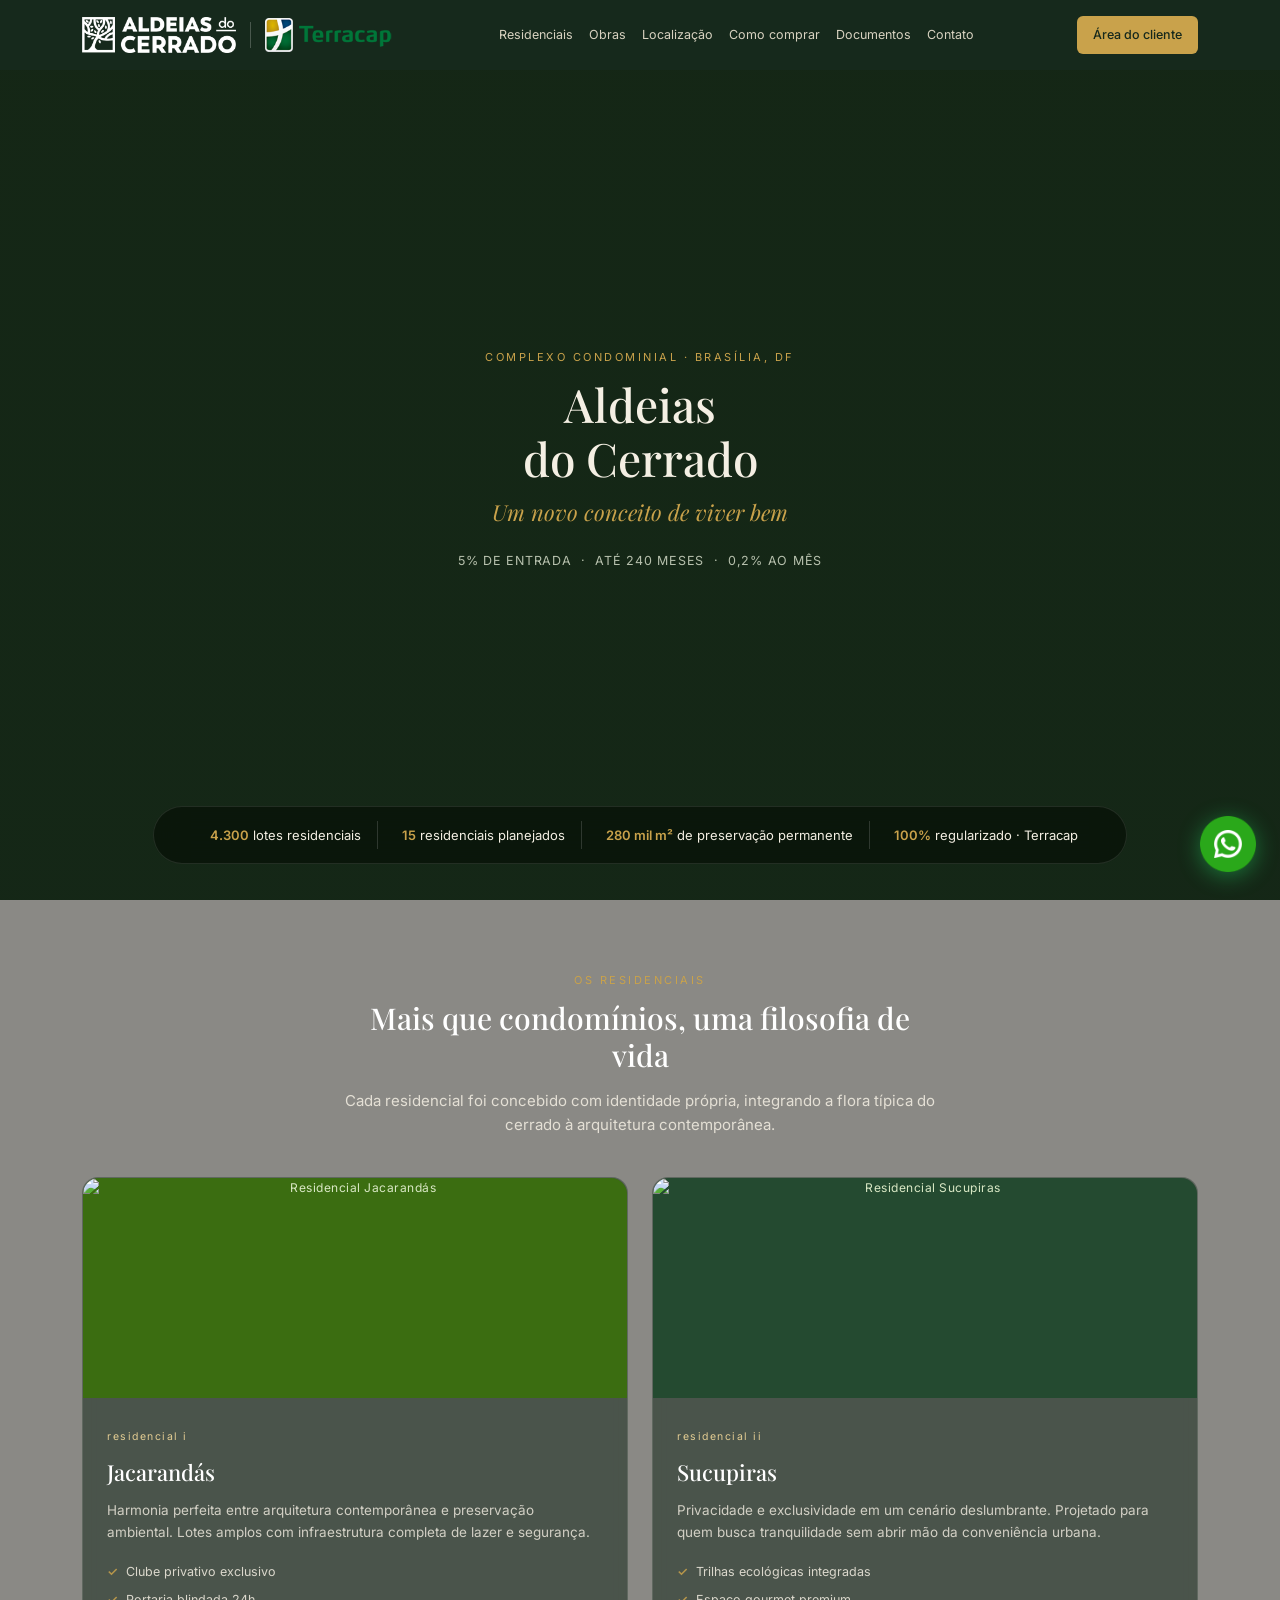
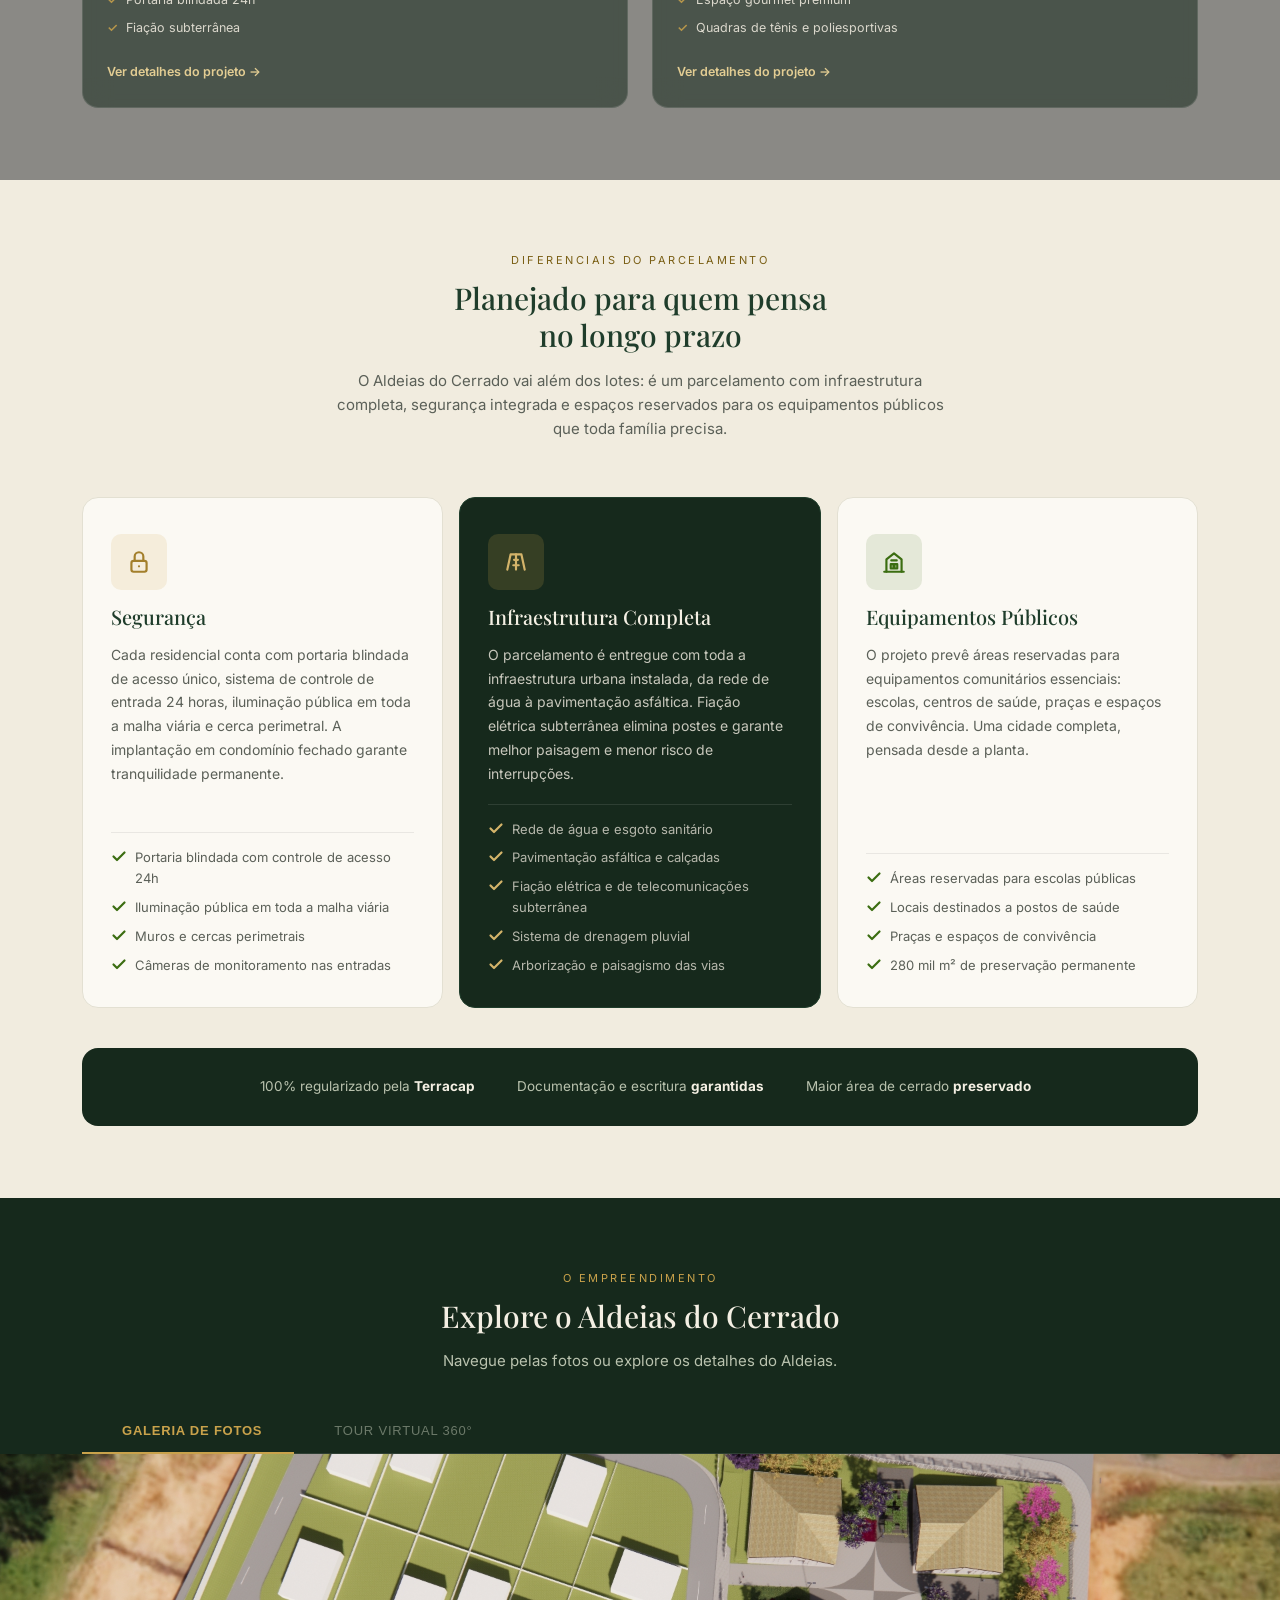
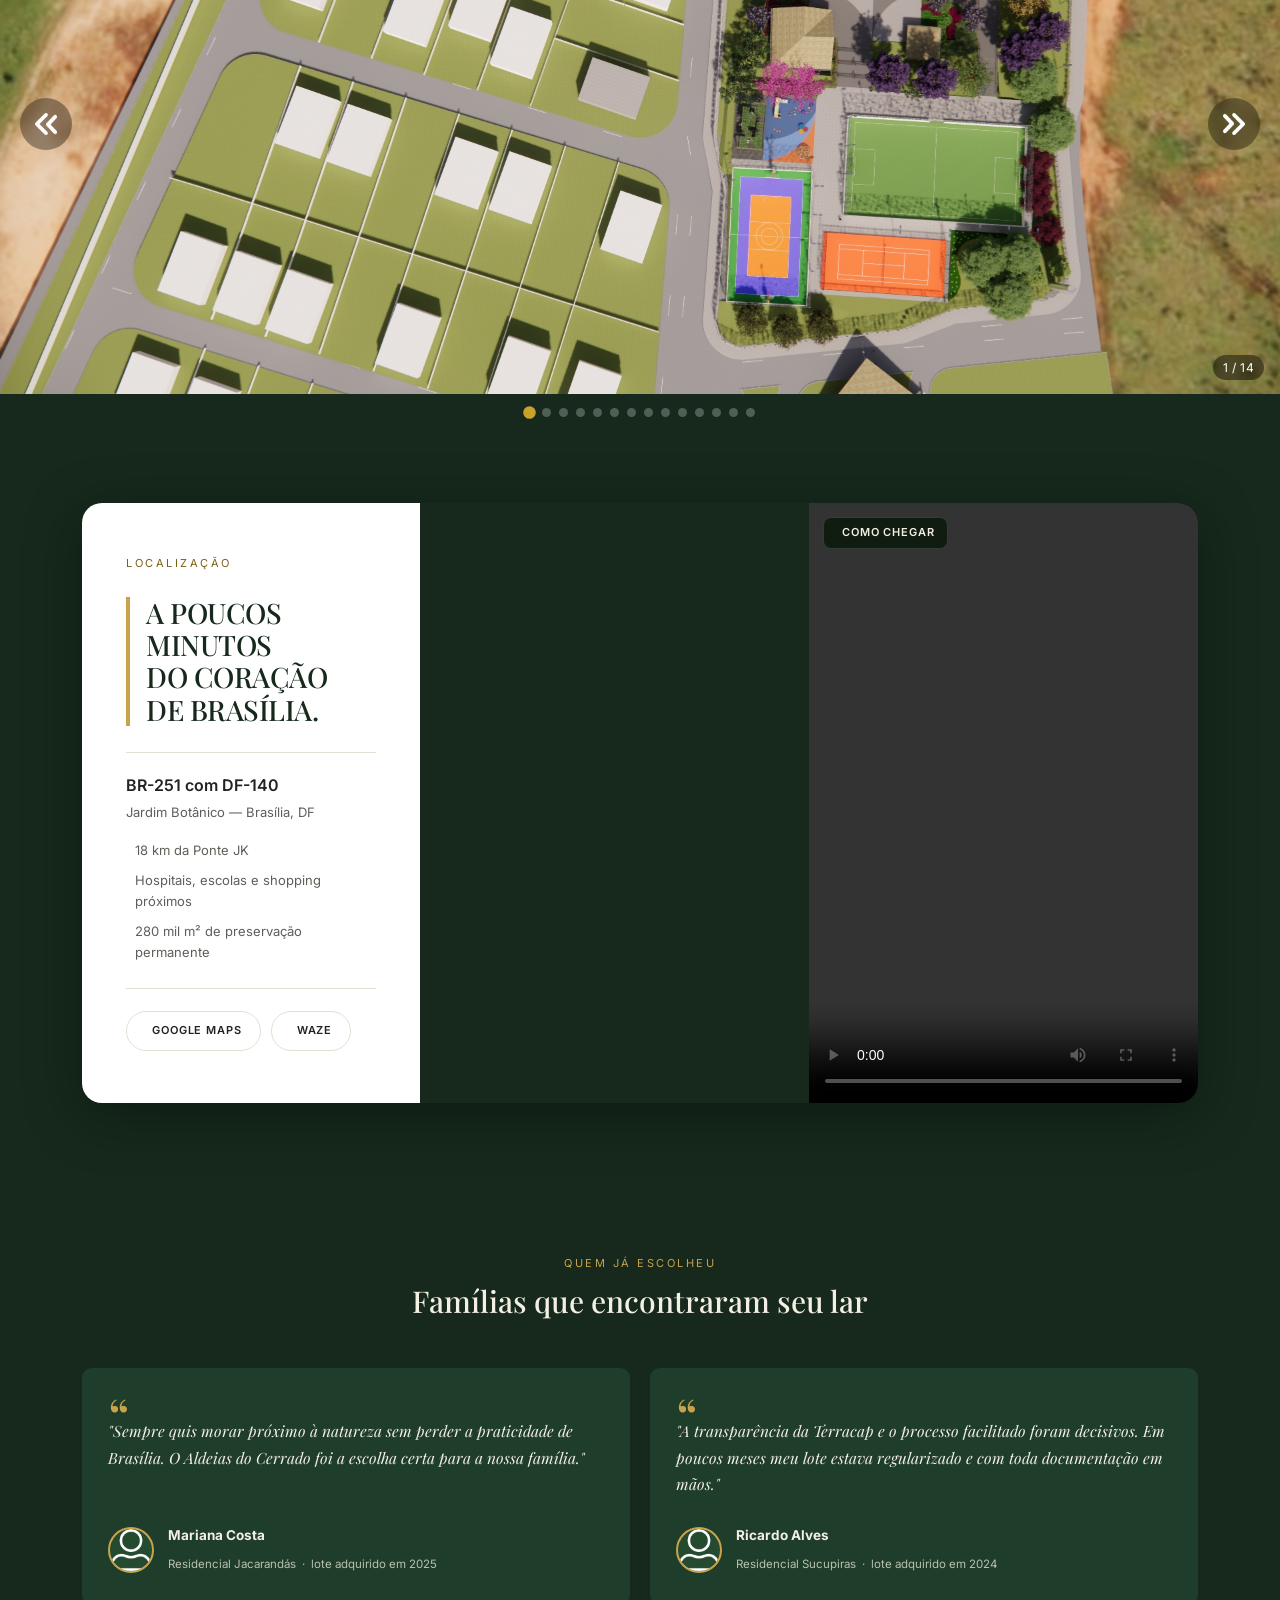
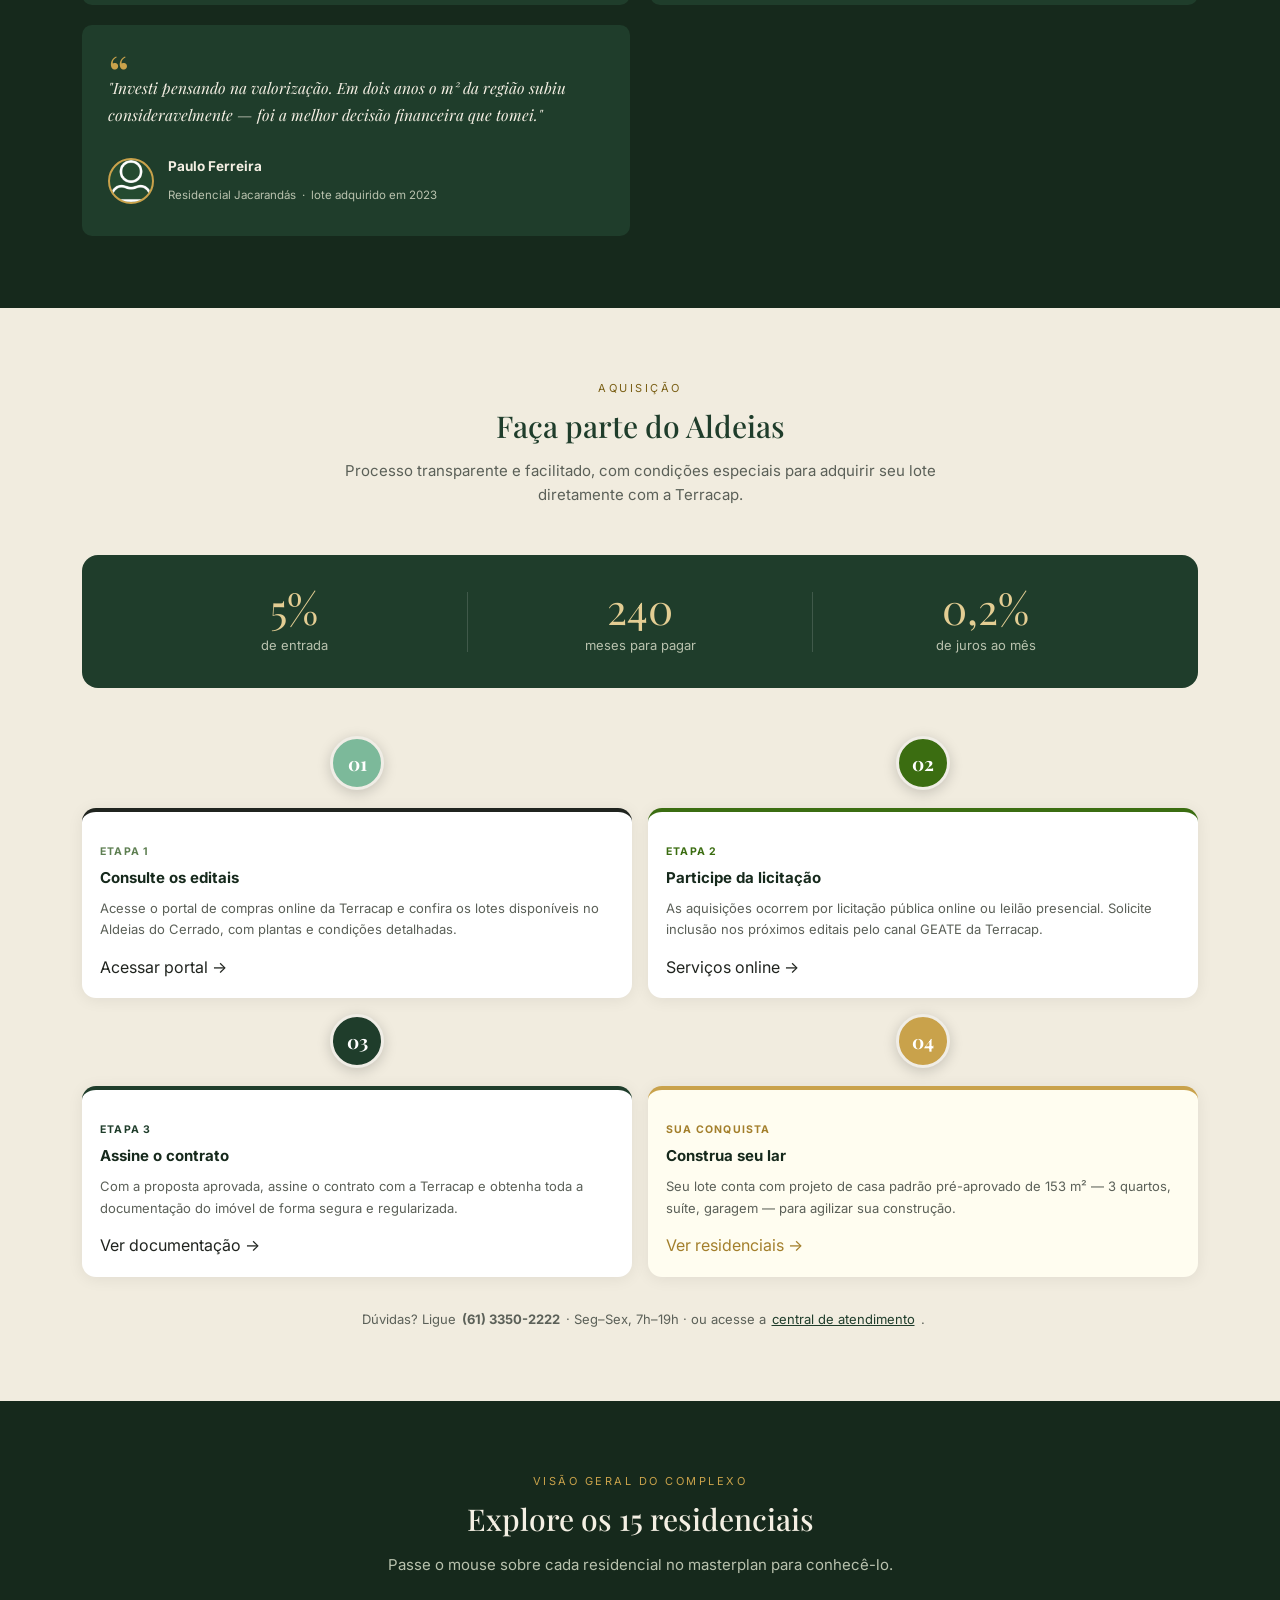
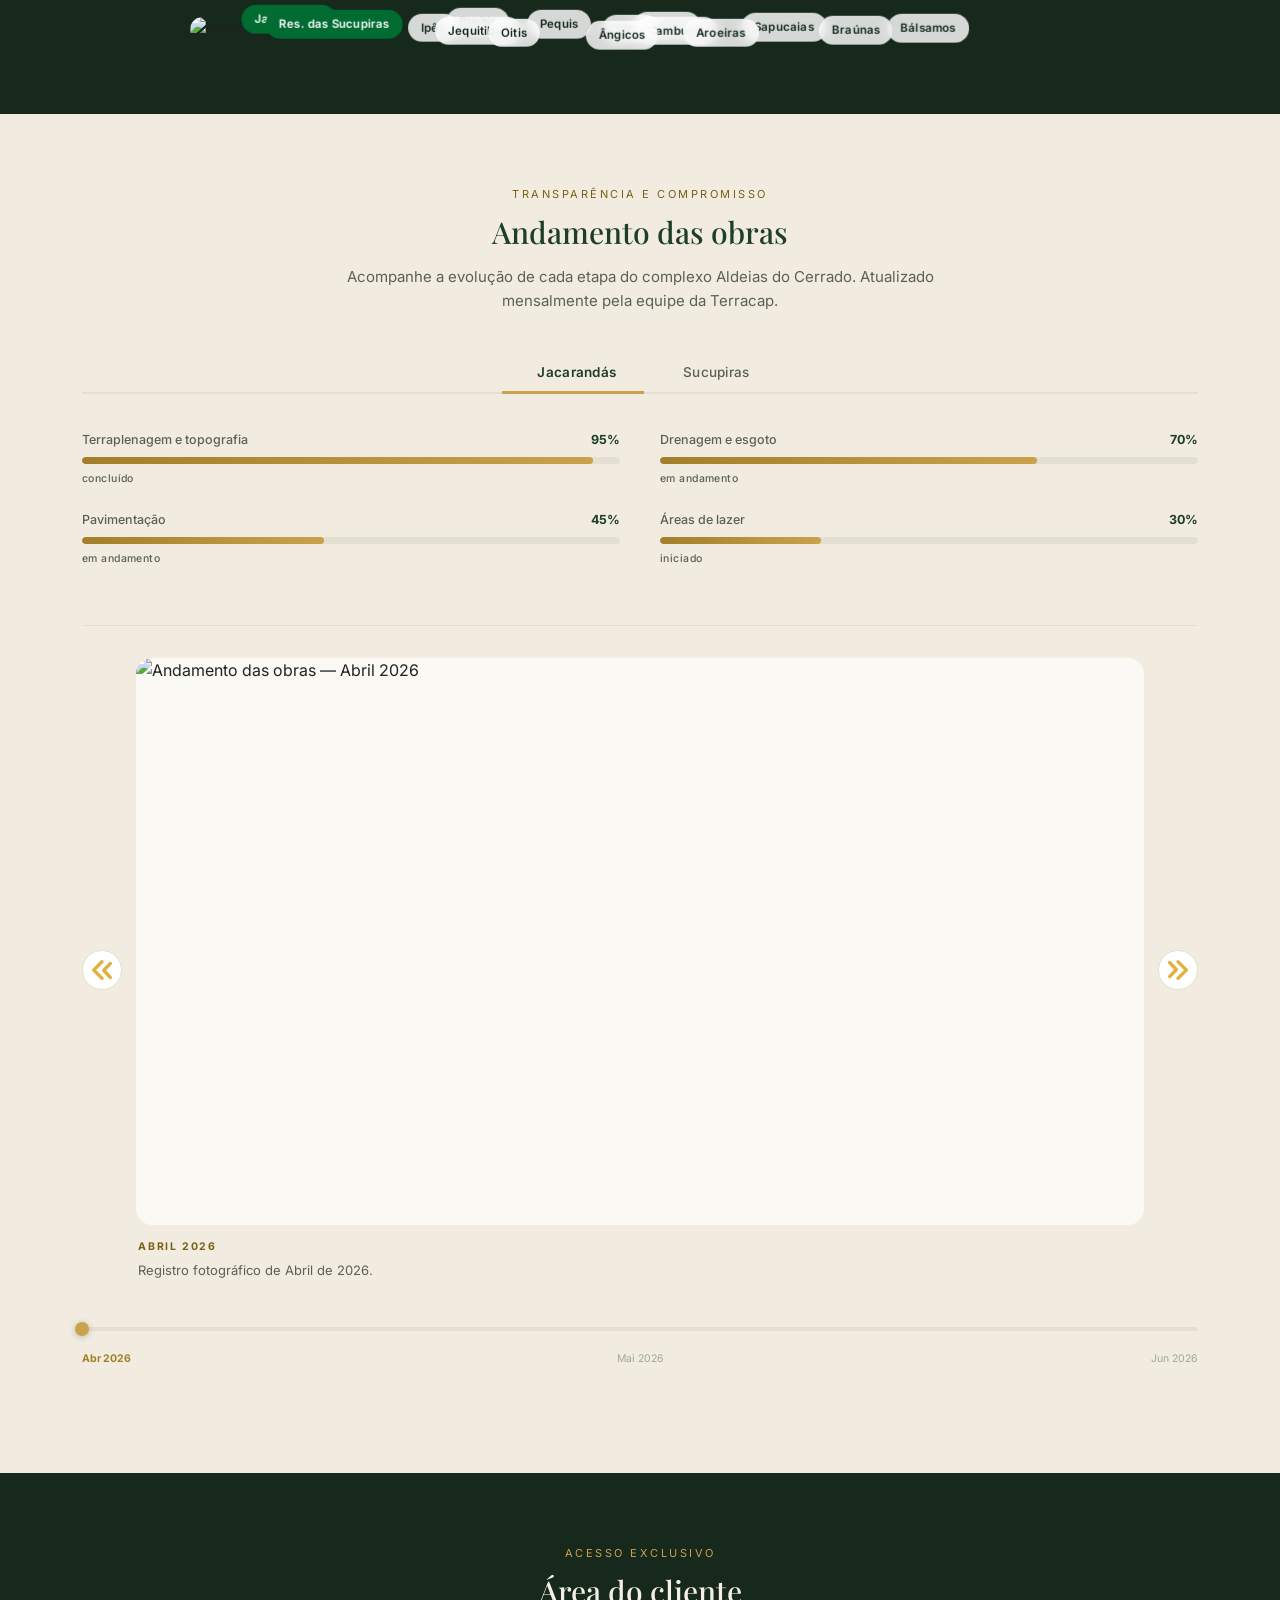
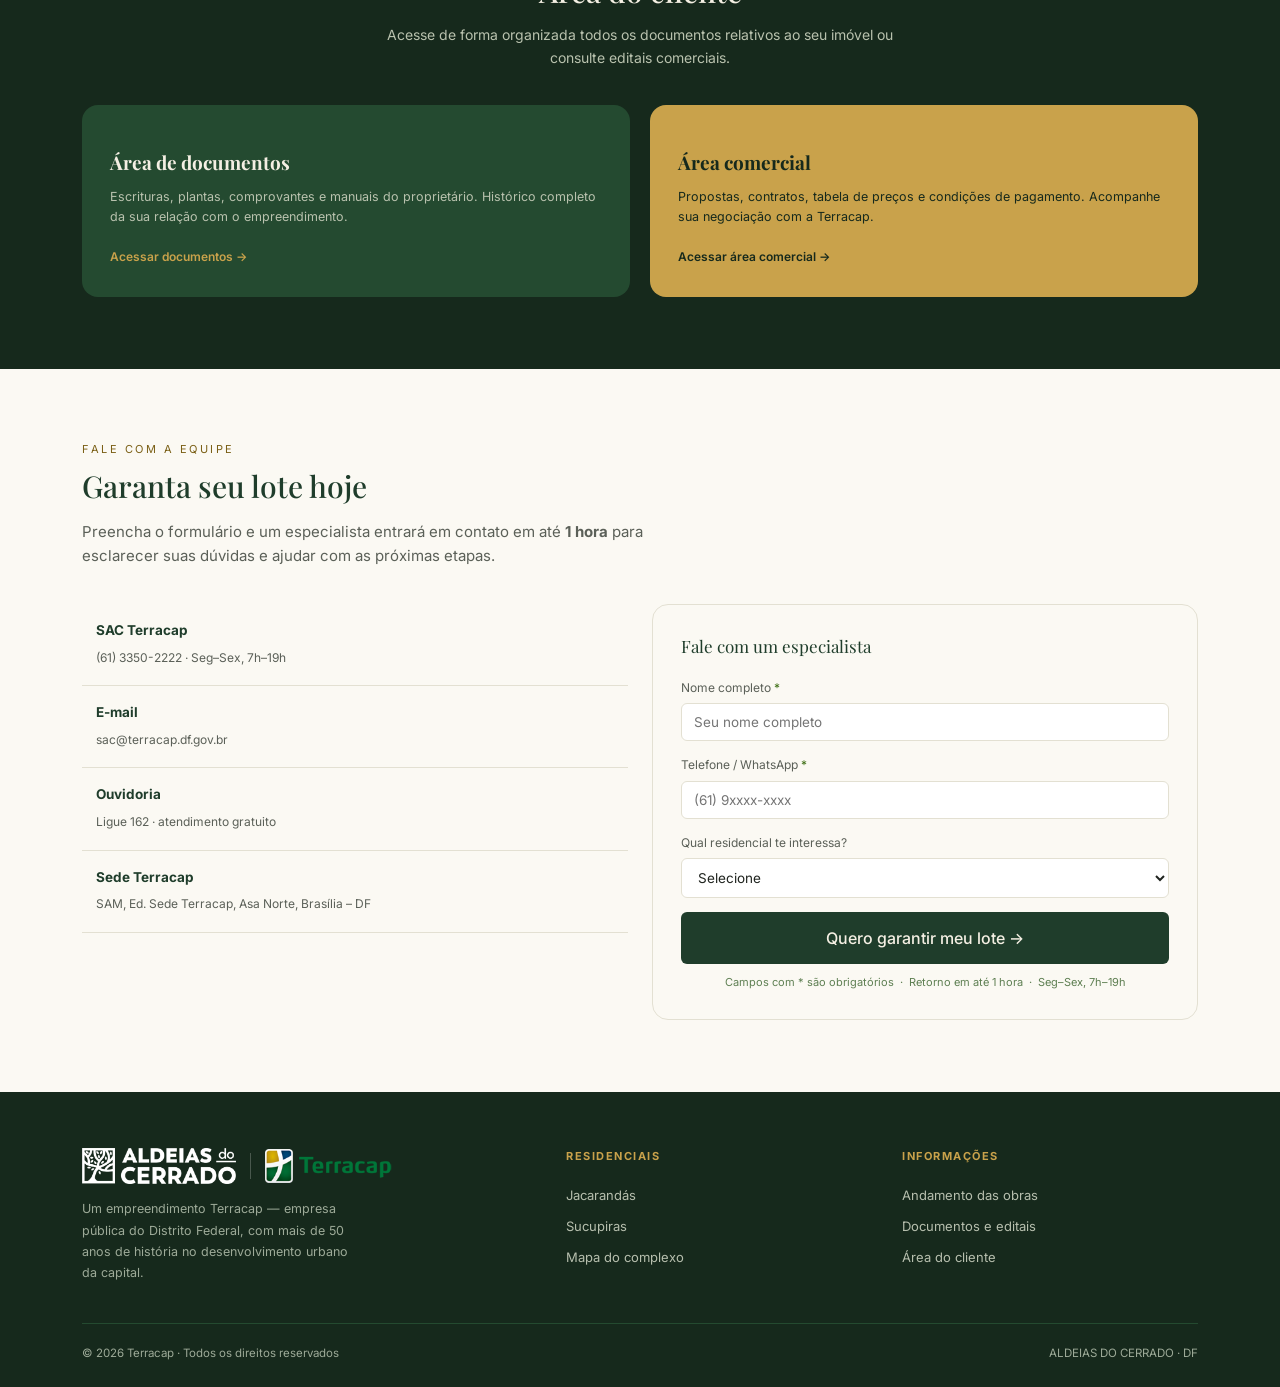
==== commit 8521dc46: "Nova aba adicionada" ====
--- a/index.html
+++ b/index.html
@@ -133,6 +133,99 @@
         </div>
       </div>
     </div>
+  </div>
+</section>
+
+<!-- ATRIBUTOS DO PARCELAMENTO -->
+<section class="section atributos-section" id="atributos">
+  <div class="wrap">
+    <div class="center" style="max-width:640px; margin-bottom:56px;">
+      <span class="eyebrow">diferenciais do parcelamento</span>
+      <h2 class="section-title">Planejado para quem pensa<br>no longo prazo</h2>
+      <p class="lede center">O Aldeias do Cerrado vai além dos lotes: é um parcelamento com infraestrutura completa, segurança integrada e espaços reservados para os equipamentos públicos que toda família precisa.</p>
+    </div>
+
+    <div class="atributos-grid">
+
+      <!-- SEGURANÇA -->
+      <div class="atrib-card">
+        <div class="atrib-icon-wrap atrib-icon-seg">
+          <svg width="26" height="26" viewBox="0 0 24 24" fill="none" stroke="currentColor" stroke-width="2" stroke-linecap="round" stroke-linejoin="round" aria-hidden="true">
+            <rect x="5" y="11" width="14" height="10" rx="2"/>
+            <path d="M8 11V7a4 4 0 0 1 8 0v4"/>
+            <circle cx="12" cy="16" r="1" fill="currentColor" stroke="none"/>
+          </svg>
+        </div>
+        <h3>Segurança</h3>
+        <p>Cada residencial conta com portaria blindada de acesso único, sistema de controle de entrada 24 horas, iluminação pública em toda a malha viária e cerca perimetral. A implantação em condomínio fechado garante tranquilidade permanente.</p>
+        <ul class="atrib-lista">
+          <li><span class="atrib-check" aria-hidden="true"></span> Portaria blindada com controle de acesso 24h</li>
+          <li><span class="atrib-check" aria-hidden="true"></span> Iluminação pública em toda a malha viária</li>
+          <li><span class="atrib-check" aria-hidden="true"></span> Muros e cercas perimetrais</li>
+          <li><span class="atrib-check" aria-hidden="true"></span> Câmeras de monitoramento nas entradas</li>
+        </ul>
+      </div>
+
+      <!-- INFRAESTRUTURA -->
+      <div class="atrib-card atrib-card--destaque">
+        <div class="atrib-icon-wrap atrib-icon-infra">
+          <svg width="26" height="26" viewBox="0 0 24 24" fill="none" stroke="currentColor" stroke-width="2" stroke-linecap="round" stroke-linejoin="round" aria-hidden="true">
+            <path d="M4 19L7 5h10l3 14"/>
+            <line x1="12" y1="5" x2="12" y2="19"/>
+            <line x1="10.2" y1="10" x2="13.8" y2="10"/>
+            <line x1="9.5" y1="15" x2="14.5" y2="15"/>
+          </svg>
+        </div>
+        <h3>Infraestrutura Completa</h3>
+        <p>O parcelamento é entregue com toda a infraestrutura urbana instalada, da rede de água à pavimentação asfáltica. Fiação elétrica subterrânea elimina postes e garante melhor paisagem e menor risco de interrupções.</p>
+        <ul class="atrib-lista">
+          <li><span class="atrib-check" aria-hidden="true"></span> Rede de água e esgoto sanitário</li>
+          <li><span class="atrib-check" aria-hidden="true"></span> Pavimentação asfáltica e calçadas</li>
+          <li><span class="atrib-check" aria-hidden="true"></span> Fiação elétrica e de telecomunicações subterrânea</li>
+          <li><span class="atrib-check" aria-hidden="true"></span> Sistema de drenagem pluvial</li>
+          <li><span class="atrib-check" aria-hidden="true"></span> Arborização e paisagismo das vias</li>
+        </ul>
+      </div>
+
+      <!-- EQUIPAMENTOS PÚBLICOS -->
+      <div class="atrib-card">
+        <div class="atrib-icon-wrap atrib-icon-pub">
+          <svg width="26" height="26" viewBox="0 0 24 24" fill="none" stroke="currentColor" stroke-width="2" stroke-linecap="round" stroke-linejoin="round" aria-hidden="true">
+            <path d="M3 21h18"/>
+            <path d="M5 21V9.5L12 4l7 5.5V21"/>
+            <rect x="9" y="14" width="2.5" height="4"/>
+            <rect x="12.5" y="14" width="2.5" height="4"/>
+            <path d="M9.5 10.5h5"/>
+          </svg>
+        </div>
+        <h3>Equipamentos Públicos</h3>
+        <p>O projeto prevê áreas reservadas para equipamentos comunitários essenciais: escolas, centros de saúde, praças e espaços de convivência. Uma cidade completa, pensada desde a planta.</p>
+        <ul class="atrib-lista">
+          <li><span class="atrib-check" aria-hidden="true"></span> Áreas reservadas para escolas públicas</li>
+          <li><span class="atrib-check" aria-hidden="true"></span> Locais destinados a postos de saúde</li>
+          <li><span class="atrib-check" aria-hidden="true"></span> Praças e espaços de convivência</li>
+          <li><span class="atrib-check" aria-hidden="true"></span> 280 mil m² de preservação permanente</li>
+        </ul>
+      </div>
+
+    </div>
+
+    <!-- Banner de selo -->
+    <div class="atrib-selo-row">
+      <div class="atrib-selo">
+        <i class="ti ti-certificate" aria-hidden="true"></i>
+        <span>100% regularizado pela <strong>Terracap</strong></span>
+      </div>
+      <div class="atrib-selo">
+        <i class="ti ti-file-check" aria-hidden="true"></i>
+        <span>Documentação e escritura <strong>garantidas</strong></span>
+      </div>
+      <div class="atrib-selo">
+        <i class="ti ti-trees" aria-hidden="true"></i>
+        <span>Maior área de cerrado <strong>preservado</strong></span>
+      </div>
+    </div>
+
   </div>
 </section>
 
--- a/style.css
+++ b/style.css
@@ -1818,6 +1818,132 @@
 .lb-prev { left: 20px; }
 .lb-next { right: 20px; }
 
+/* ---------- atributos do parcelamento ---------- */
+.atributos-section { background: var(--bege-bg); }
+
+.atributos-grid {
+  display: grid;
+  grid-template-columns: repeat(3, 1fr);
+  gap: 24px;
+  margin-bottom: 40px;
+}
+
+.atrib-card {
+  background: var(--creme-50);
+  border: 1px solid var(--borda);
+  border-radius: var(--radius-lg);
+  padding: 36px 28px 32px;
+  display: flex;
+  flex-direction: column;
+  gap: 14px;
+  transition: transform 0.25s ease, box-shadow 0.25s ease, border-color 0.25s ease;
+}
+.atrib-card:hover {
+  transform: translateY(-6px);
+  box-shadow: 0 20px 50px rgba(0,0,0,0.1);
+  border-color: var(--dourado-500);
+}
+.atrib-card--destaque {
+  background: var(--verde-900);
+  border-color: var(--verde-700);
+  color: var(--creme-100);
+}
+
+.atrib-icon-wrap {
+  width: 56px;
+  height: 56px;
+  border-radius: var(--radius-md);
+  display: flex;
+  align-items: center;
+  justify-content: center;
+  flex-shrink: 0;
+}
+.atrib-icon-wrap i { font-size: 26px; }
+
+.atrib-icon-seg   { background: rgba(201,162,75,0.14); color: var(--dourado-600); }
+.atrib-icon-infra { background: rgba(201,162,75,0.18); color: var(--dourado-400, #D4B46A); }
+.atrib-icon-pub   { background: rgba(59,109,17,0.12);  color: var(--verde-500); }
+
+.atrib-card h3 {
+  font-family: var(--serif);
+  font-size: 20px;
+  font-weight: 500;
+  color: var(--verde-700);
+  line-height: 1.25;
+}
+.atrib-card p {
+  font-size: 14px;
+  color: var(--texto-medio);
+  line-height: 1.7;
+  flex: 1;
+}
+
+.atrib-lista {
+  list-style: none;
+  display: flex;
+  flex-direction: column;
+  gap: 8px;
+  margin-top: 4px;
+  padding-top: 14px;
+  border-top: 1px solid rgba(0,0,0,0.07);
+}
+.atrib-card--destaque .atrib-lista { border-top-color: rgba(255,255,255,0.1); }
+
+.atrib-lista li {
+  display: flex;
+  align-items: flex-start;
+  gap: 8px;
+  font-size: 13px;
+  color: var(--texto-medio);
+}
+.atrib-lista li i {
+  color: var(--verde-500);
+  font-size: 14px;
+  flex-shrink: 0;
+  margin-top: 2px;
+}
+/* checkmark SVG inline via pseudo-element */
+.atrib-check {
+  display: inline-flex;
+  align-items: center;
+  justify-content: center;
+  flex-shrink: 0;
+  width: 16px;
+  height: 16px;
+  margin-top: 1px;
+  background-image: url("data:image/svg+xml,%3Csvg xmlns='http://www.w3.org/2000/svg' viewBox='0 0 16 16' fill='none' stroke='%233B6D11' stroke-width='2.2' stroke-linecap='round' stroke-linejoin='round'%3E%3Cpolyline points='2.5,8.5 6,12 13.5,4.5'/%3E%3C/svg%3E");
+  background-repeat: no-repeat;
+  background-position: center;
+  background-size: contain;
+}
+.atrib-card--destaque .atrib-check {
+  background-image: url("data:image/svg+xml,%3Csvg xmlns='http://www.w3.org/2000/svg' viewBox='0 0 16 16' fill='none' stroke='%23D4B46A' stroke-width='2.2' stroke-linecap='round' stroke-linejoin='round'%3E%3Cpolyline points='2.5,8.5 6,12 13.5,4.5'/%3E%3C/svg%3E");
+}
+.atrib-card--destaque h3 { color: var(--creme-100); }
+.atrib-card--destaque p  { color: rgba(244, 239, 227, 0.80); }
+.atrib-card--destaque .atrib-lista li { color: rgba(244, 239, 227, 0.72); }
+.atrib-card--destaque .atrib-lista li i { color: var(--dourado-400, #D4B46A); }
+
+/* Selos de credencial */
+.atrib-selo-row {
+  display: flex;
+  justify-content: center;
+  gap: 32px;
+  flex-wrap: wrap;
+  padding: 28px 32px;
+  background: var(--verde-900);
+  border-radius: var(--radius-lg);
+}
+.atrib-selo {
+  display: flex;
+  align-items: center;
+  gap: 10px;
+  font-size: 13.5px;
+  color: var(--verde-200);
+}
+.atrib-selo i { font-size: 20px; color: var(--dourado-500); flex-shrink: 0; }
+.atrib-selo strong { color: var(--creme-100); }
+
 /* ---------- breakpoint intermediário (desktop largo → estreito) ----------
    Cobre: 200% de zoom em telas > 2200px, tablets landscape, monitores 1280px
    -------------------------------------------------------------------------  */
@@ -1828,6 +1954,7 @@
   .depo-grid    { grid-template-columns: 1fr 1fr; }
   .financ-num   { font-size: 42px; }
   .stat-item    { padding: 0 16px; }
+  .atributos-grid { gap: 16px; }
 }
 
 /* ---------- responsive principal ----------------------------------------
@@ -1871,6 +1998,8 @@
   nav.main-nav .btn { margin-top: 16px; padding: 14px 32px; font-size: 15px; }
 
   .grid-2, .grid-3, .client-cards, .footer-grid, .doc-grid, .res-layout, .res-meta, .steps-journey, .depo-grid { grid-template-columns: 1fr; }
+  .atributos-grid { grid-template-columns: 1fr; }
+  .atrib-selo-row { gap: 20px; padding: 24px 20px; }
   .steps-journey::before { display: none; }
   .sj-step { flex-direction: row; align-items: flex-start; gap: 14px; }
   .sj-badge { margin-bottom: 0; flex-shrink: 0; }
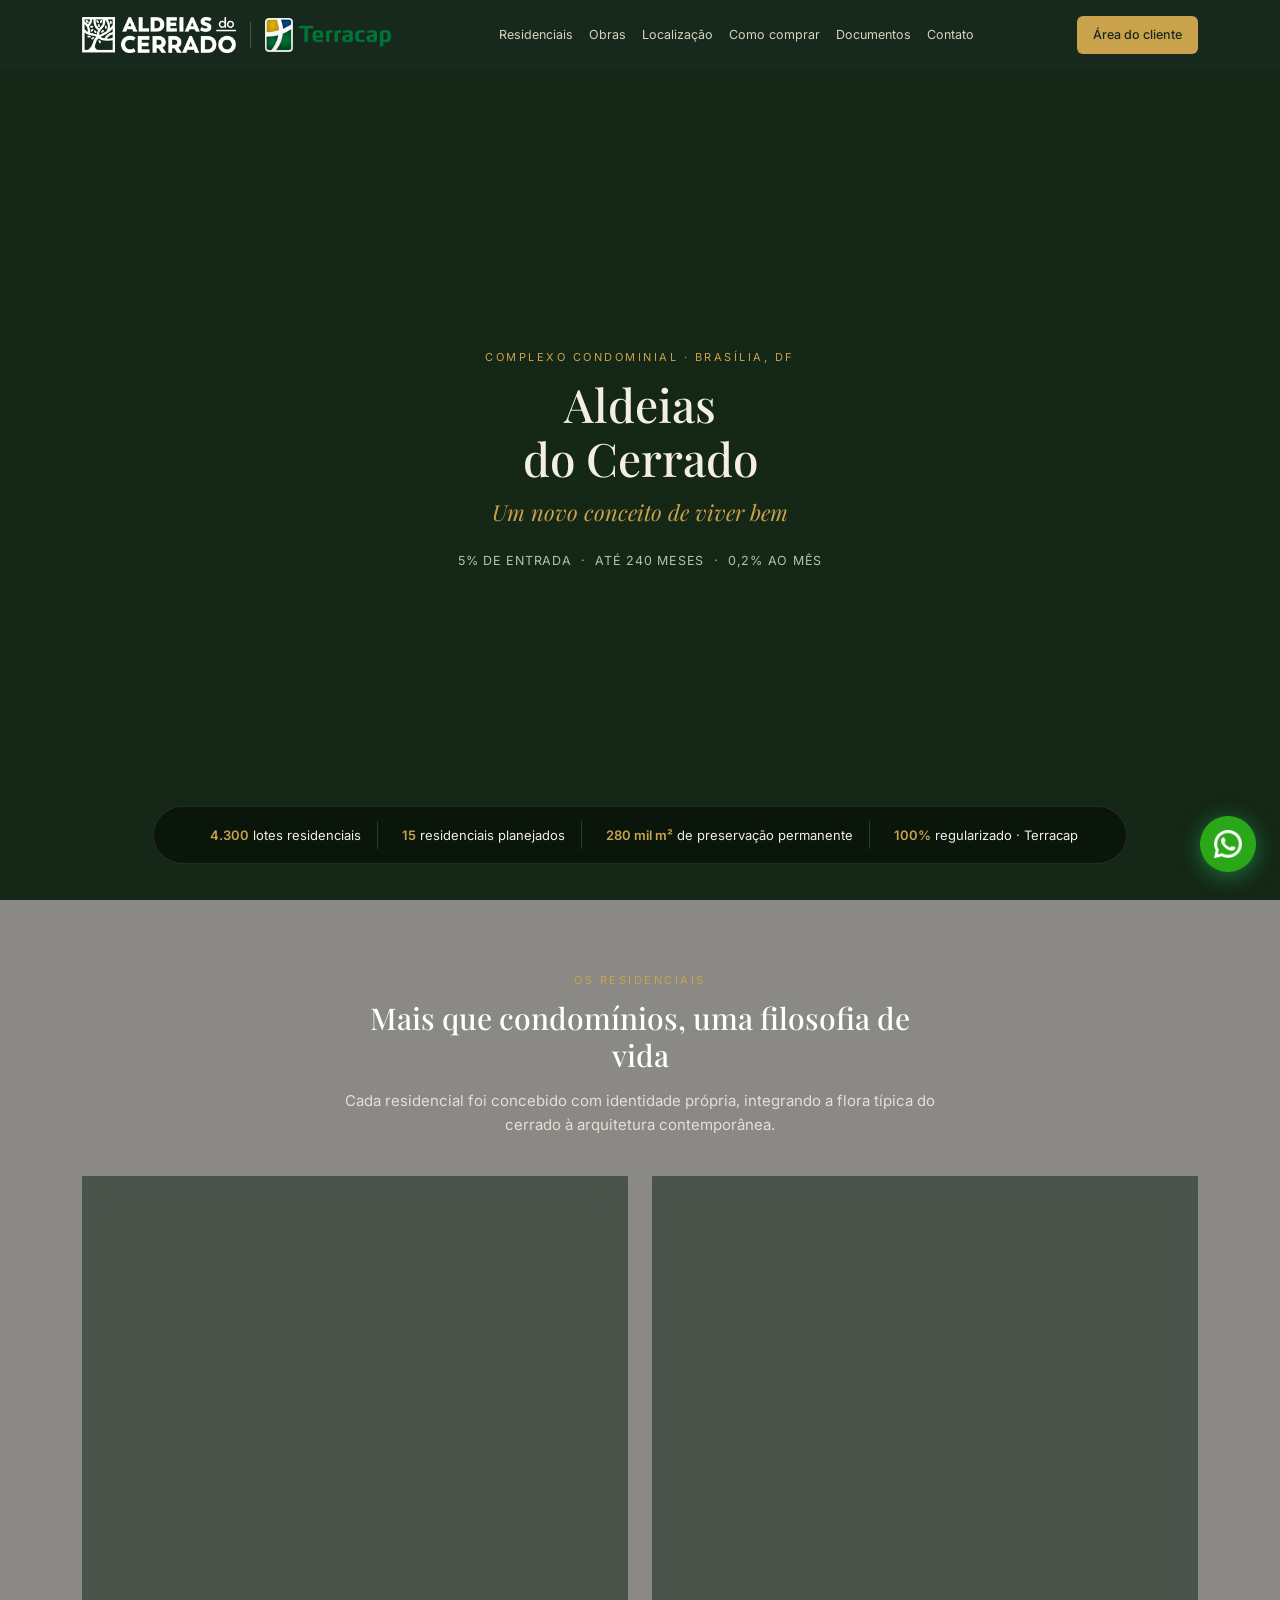
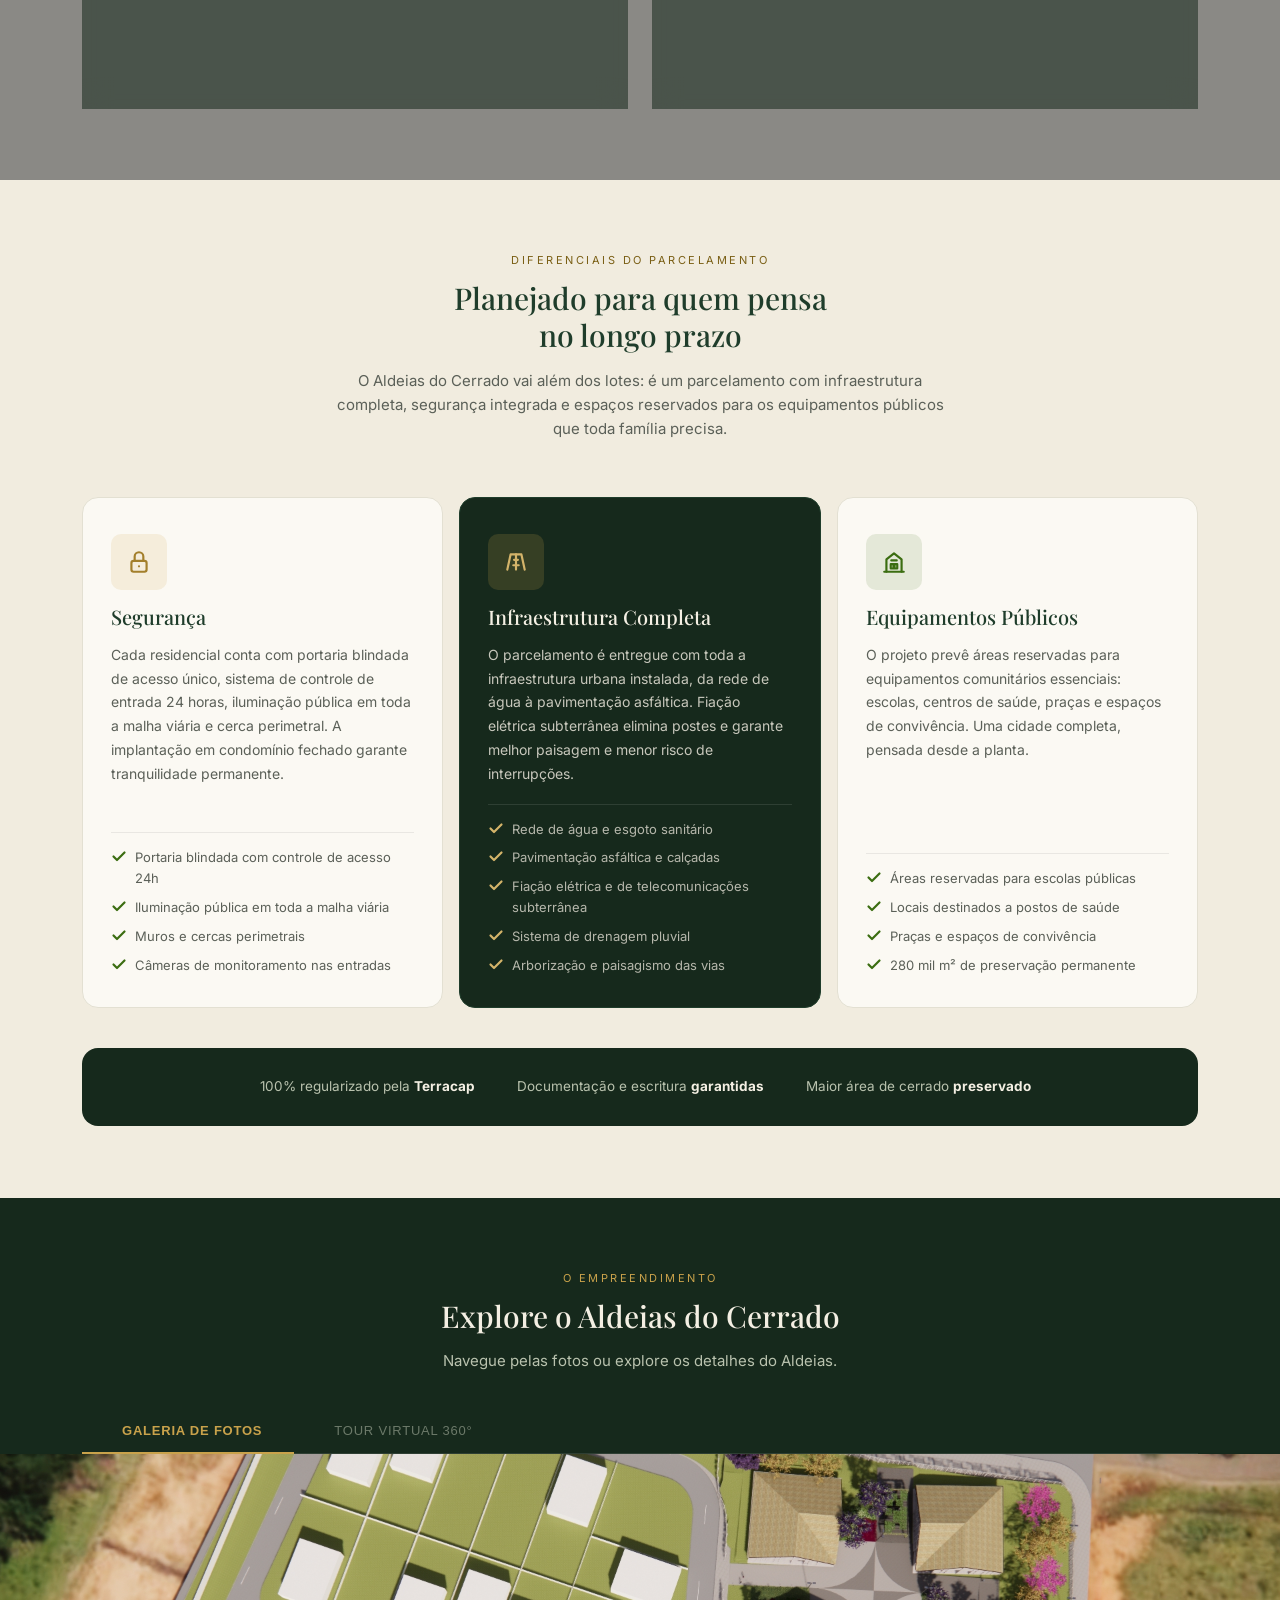
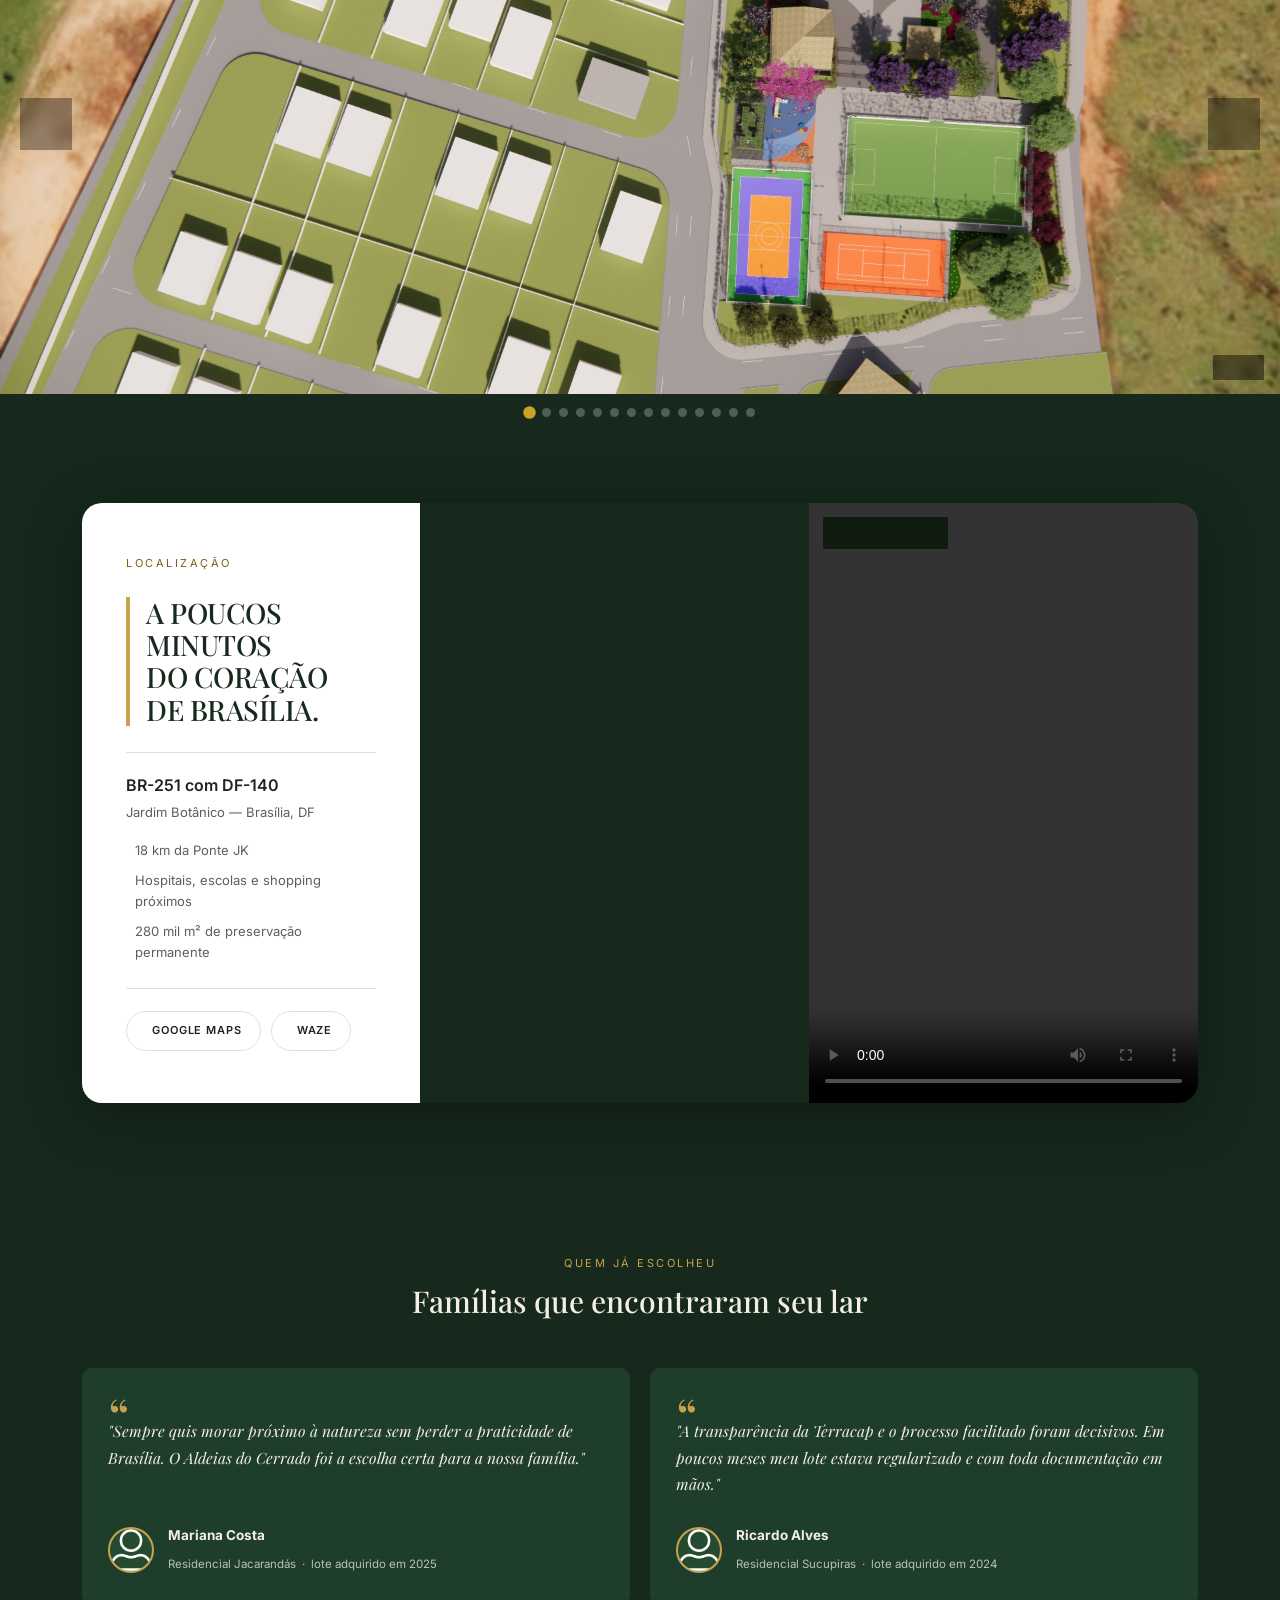
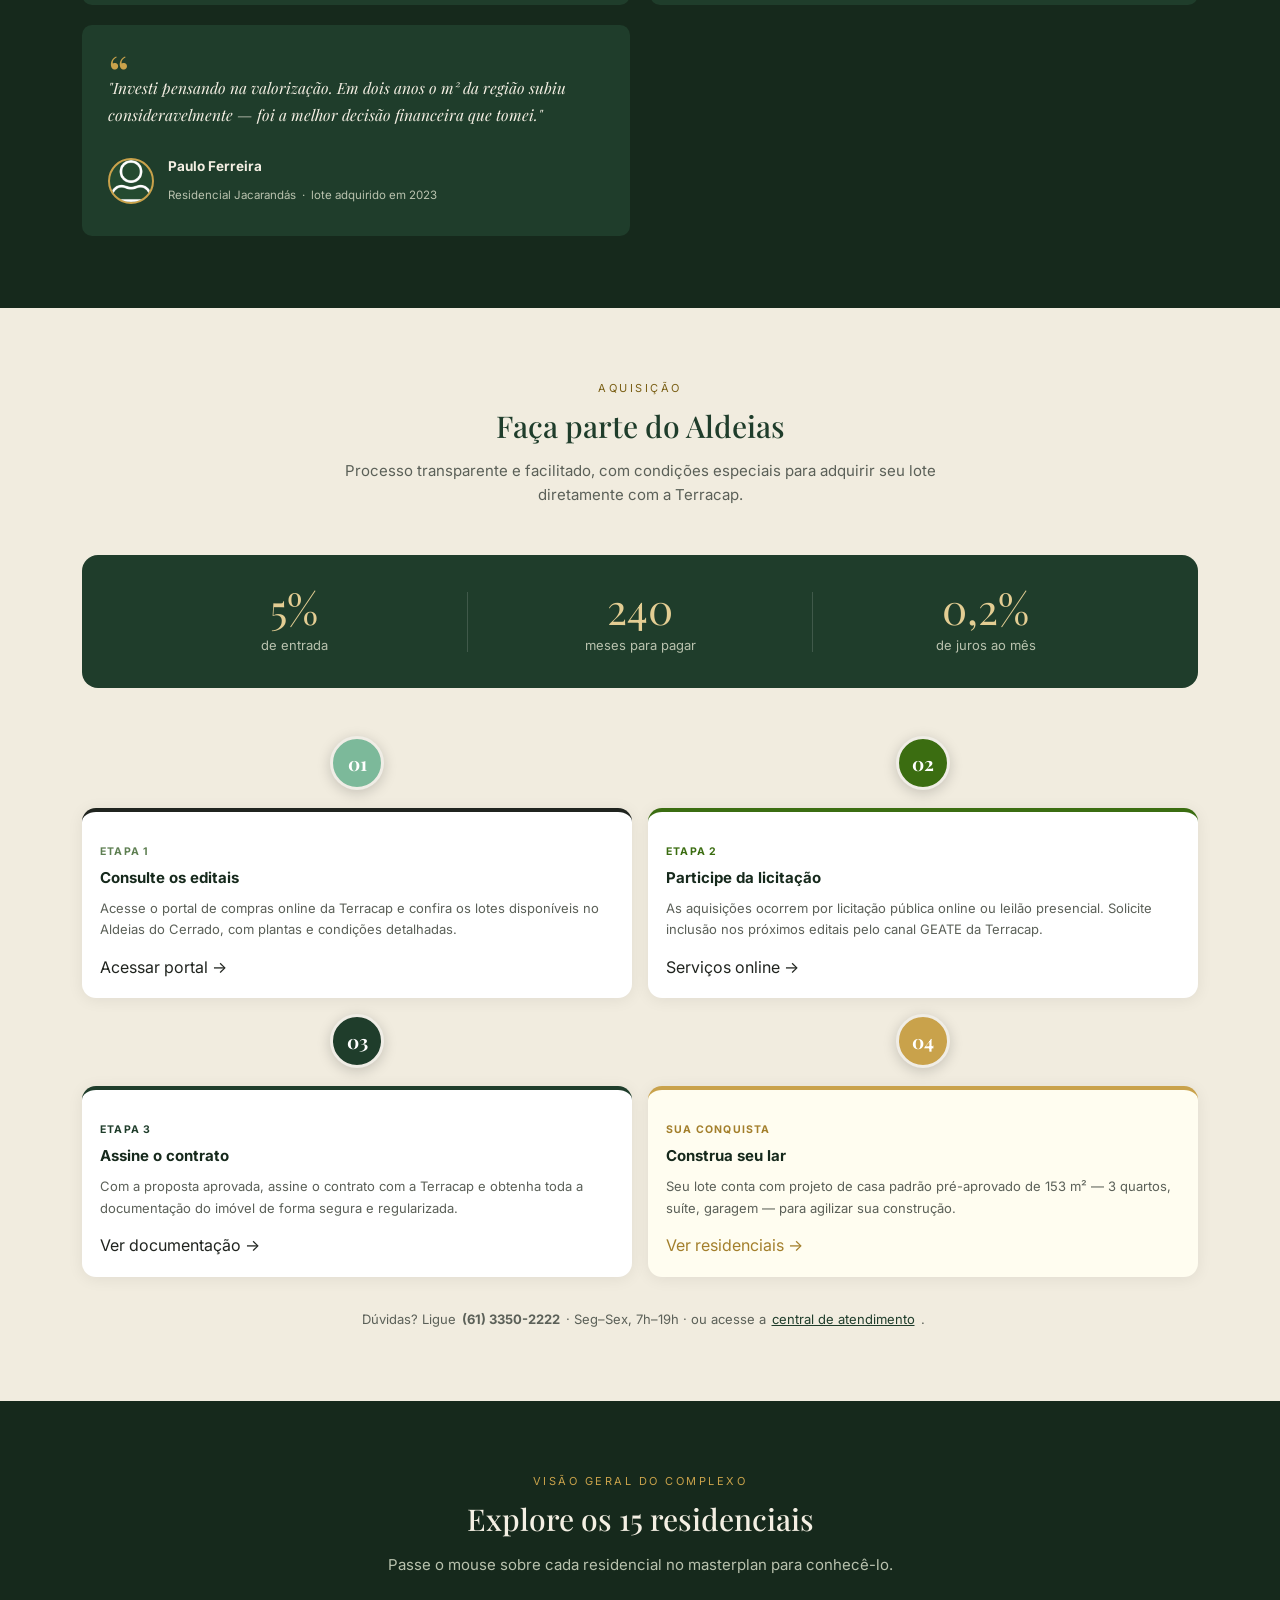
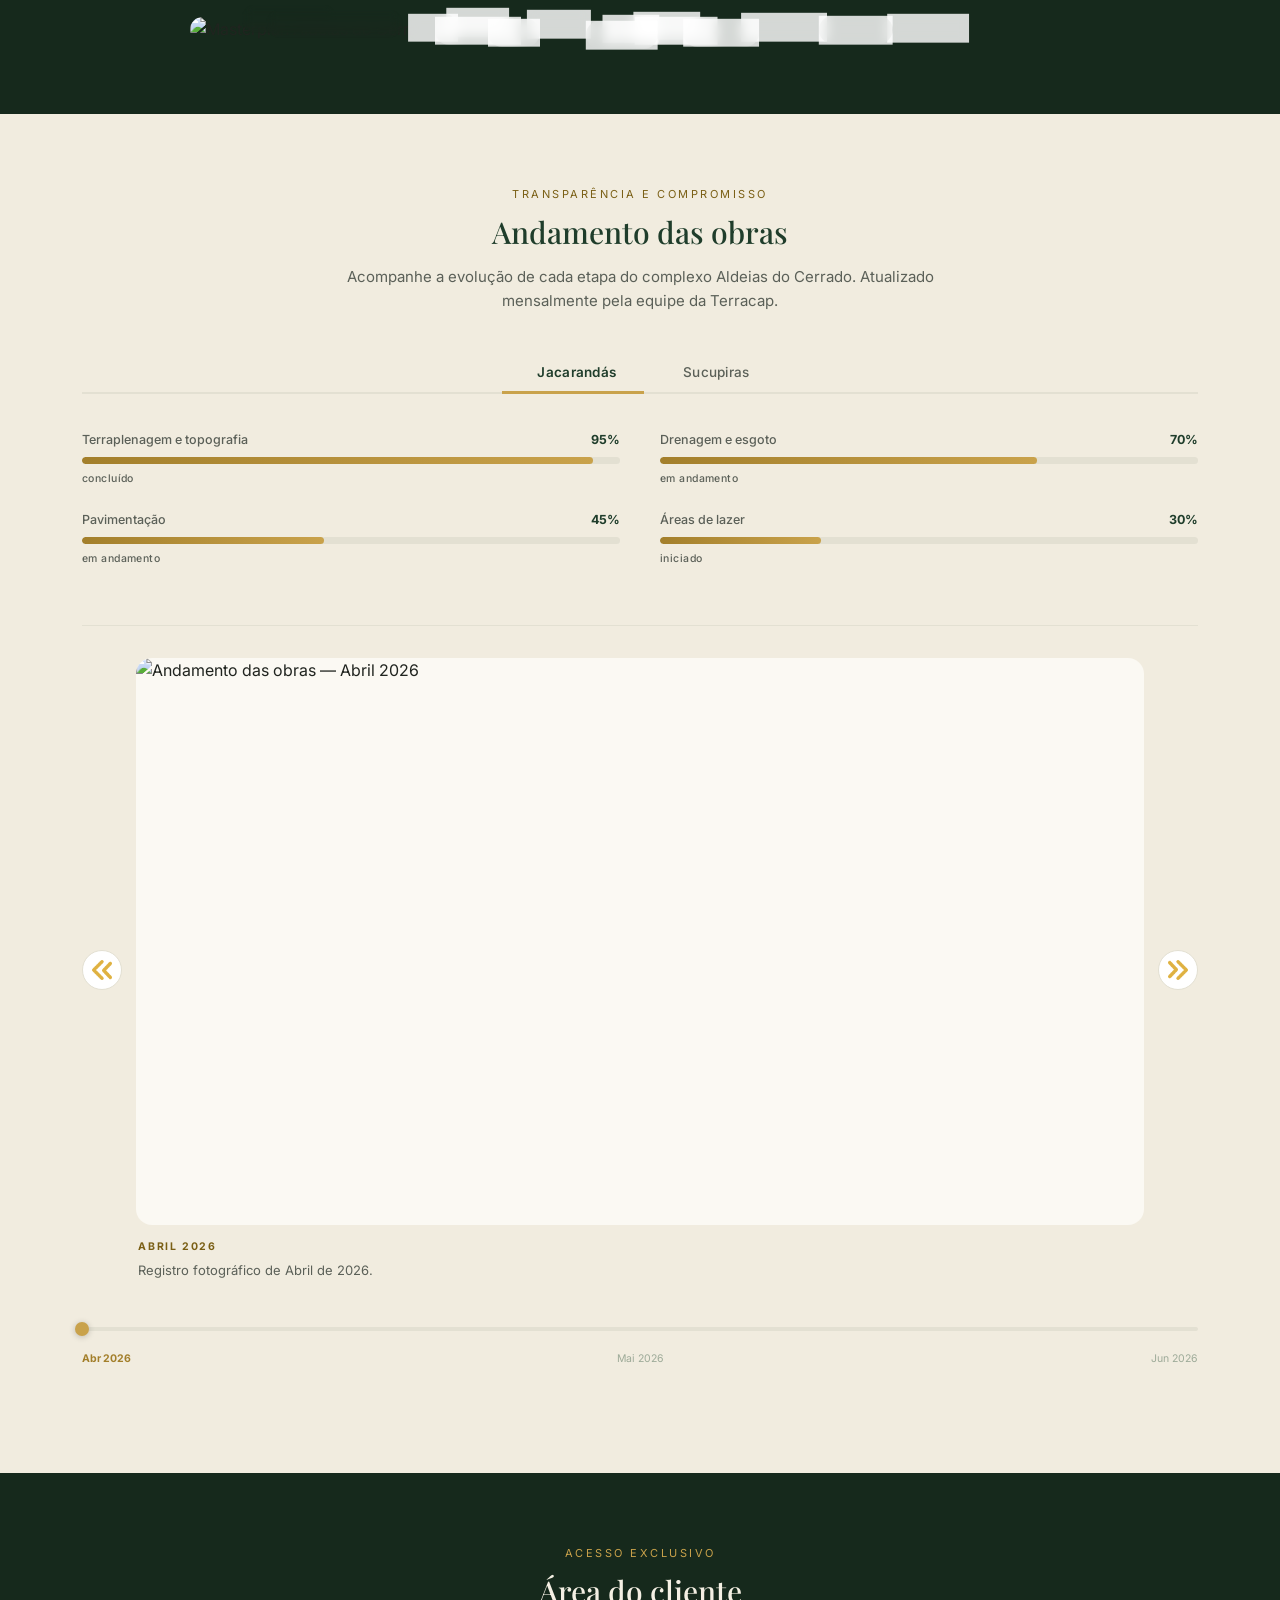
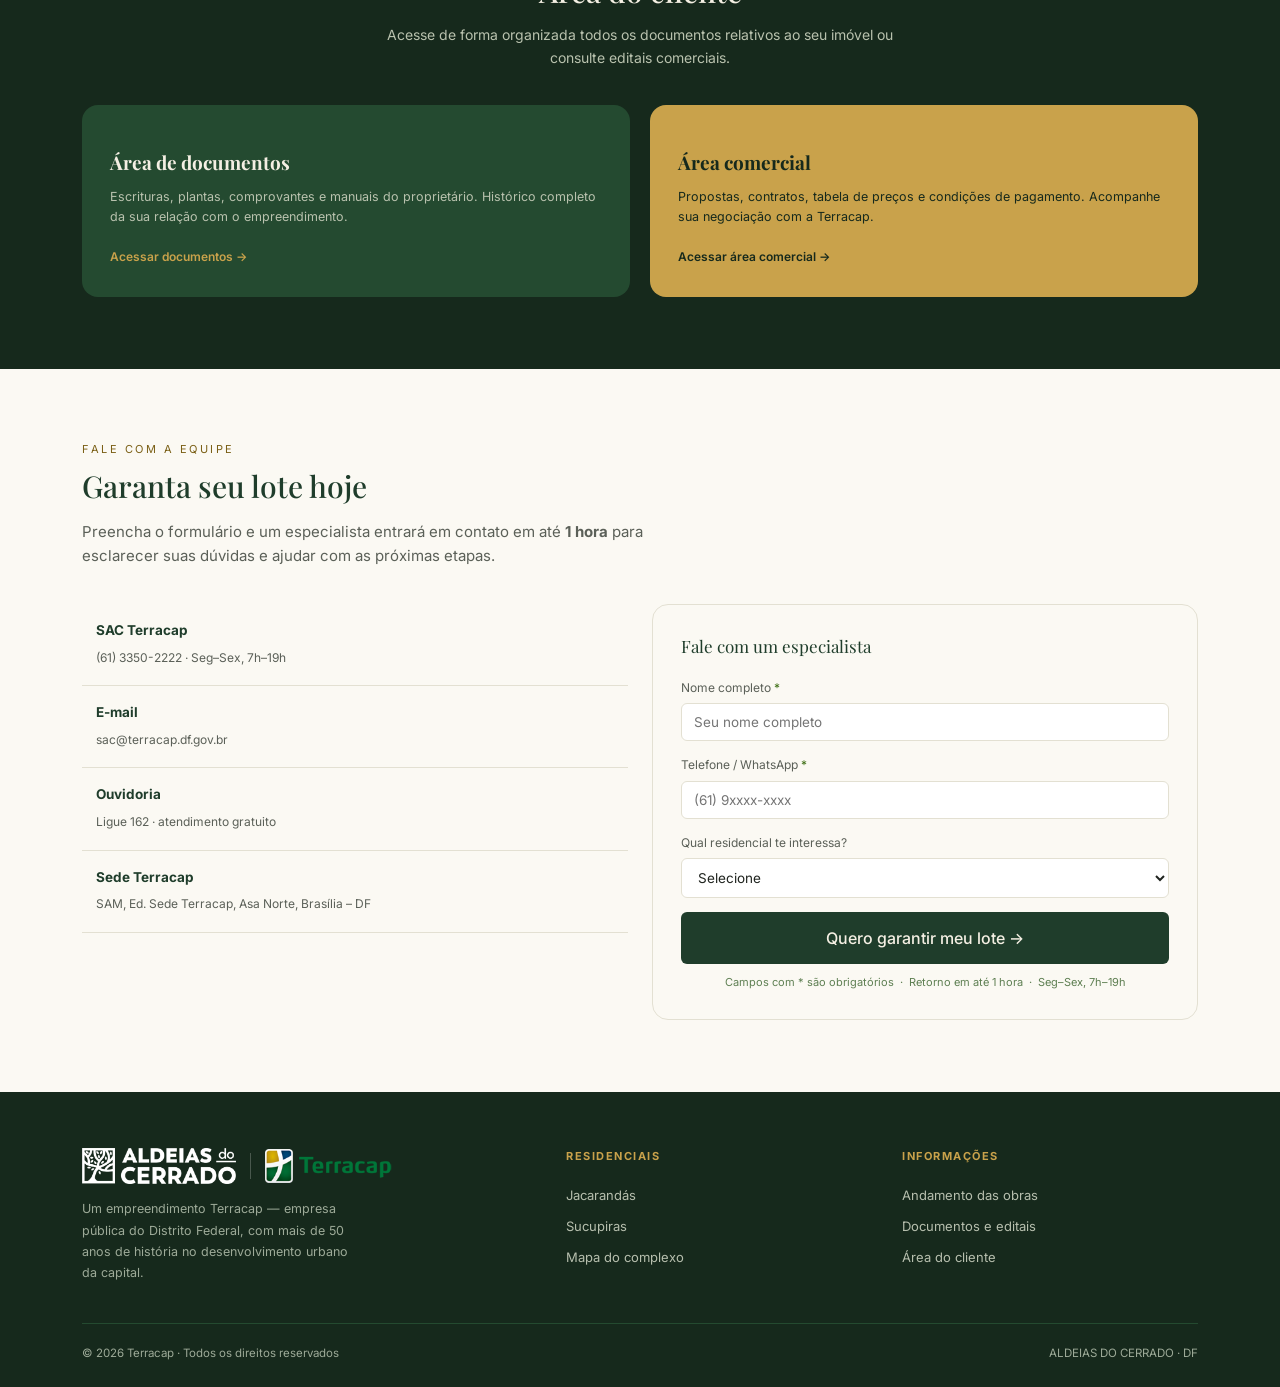
==== commit ceeb1b83: "Icone adicionado" ====
--- a/index.html
+++ b/index.html
@@ -6,6 +6,7 @@
 <title>Aldeias do Cerrado — Lotes em Brasília | Terracap</title>
 <link rel="stylesheet" href="style.css">
 <link rel="stylesheet" href="https://cdnjs.cloudflare.com/ajax/libs/tabler-icons/2.47.0/iconfont/tabler-icons.min.css">
+<link rel="shortcut icon" href="img/icones/Logo-Aldeis-do-cerrado-ico.ico" type="image/x-icon">
 </head>
 <body>
 
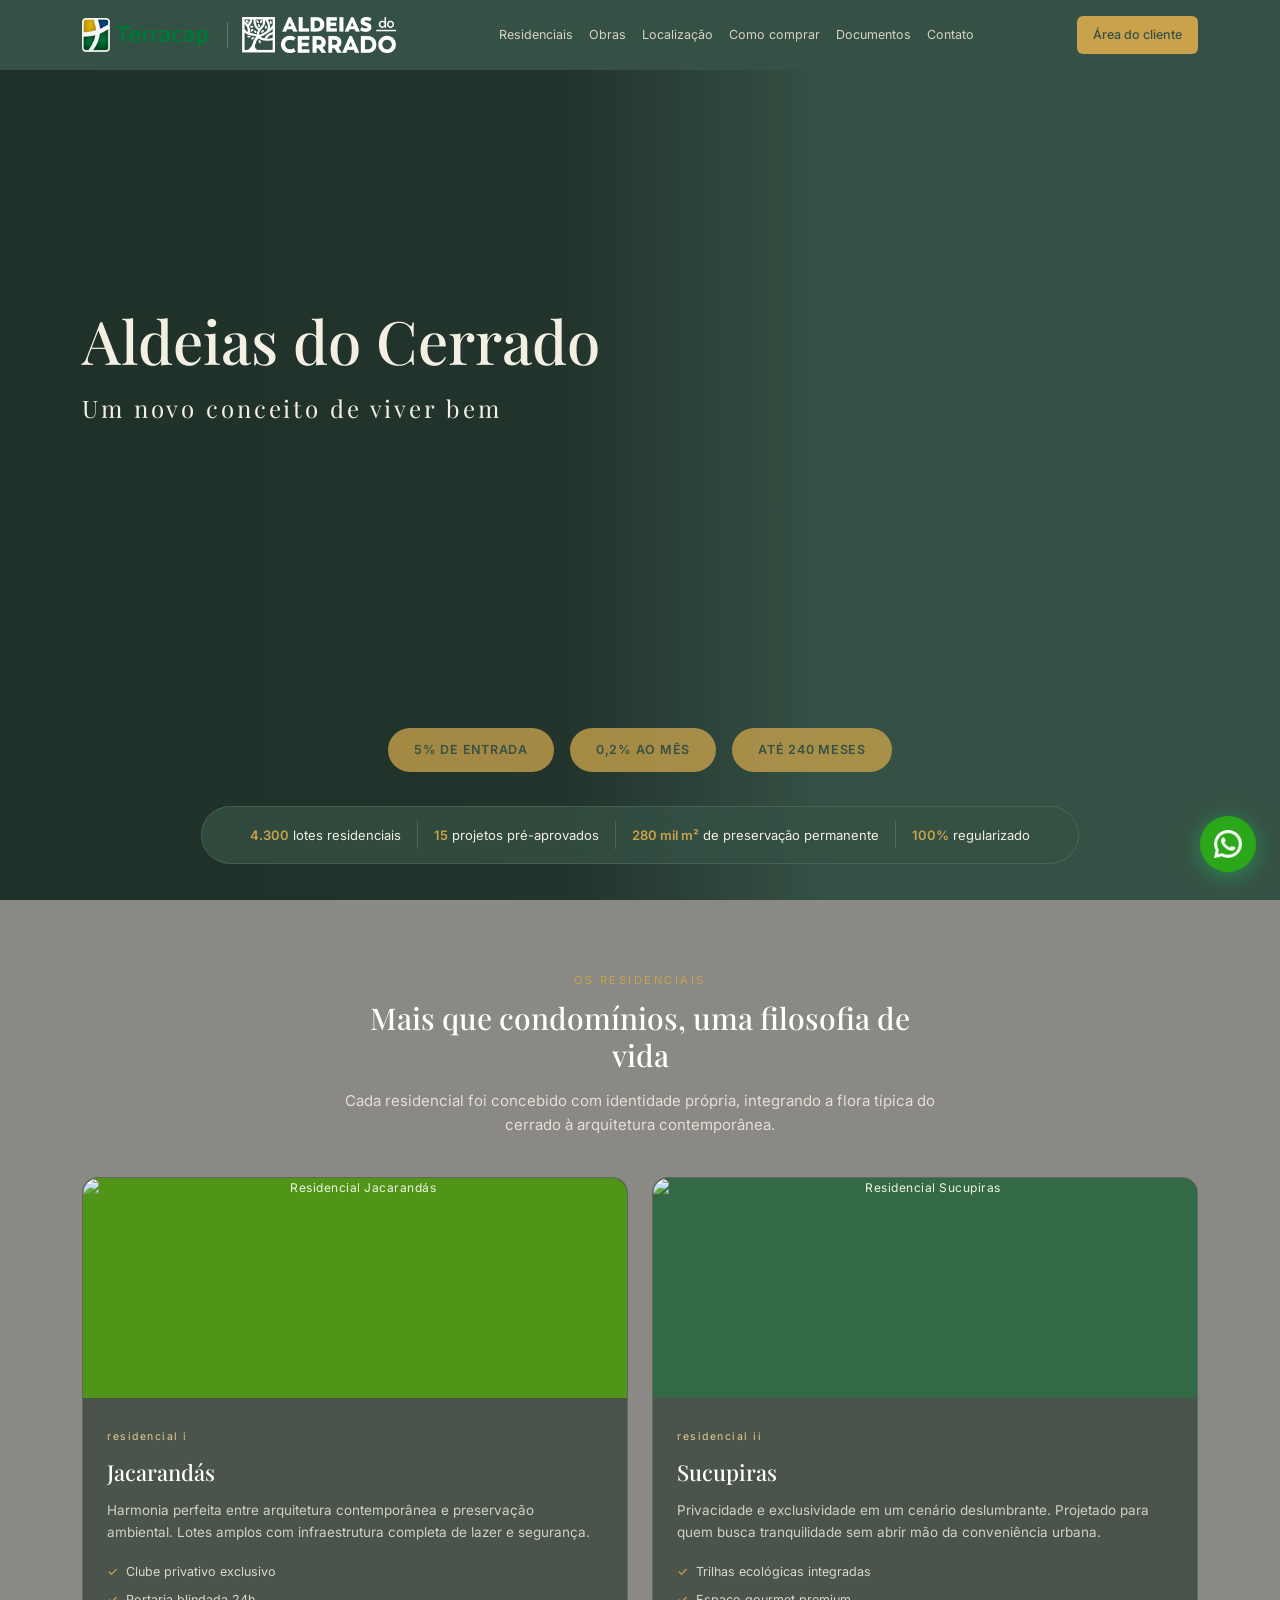
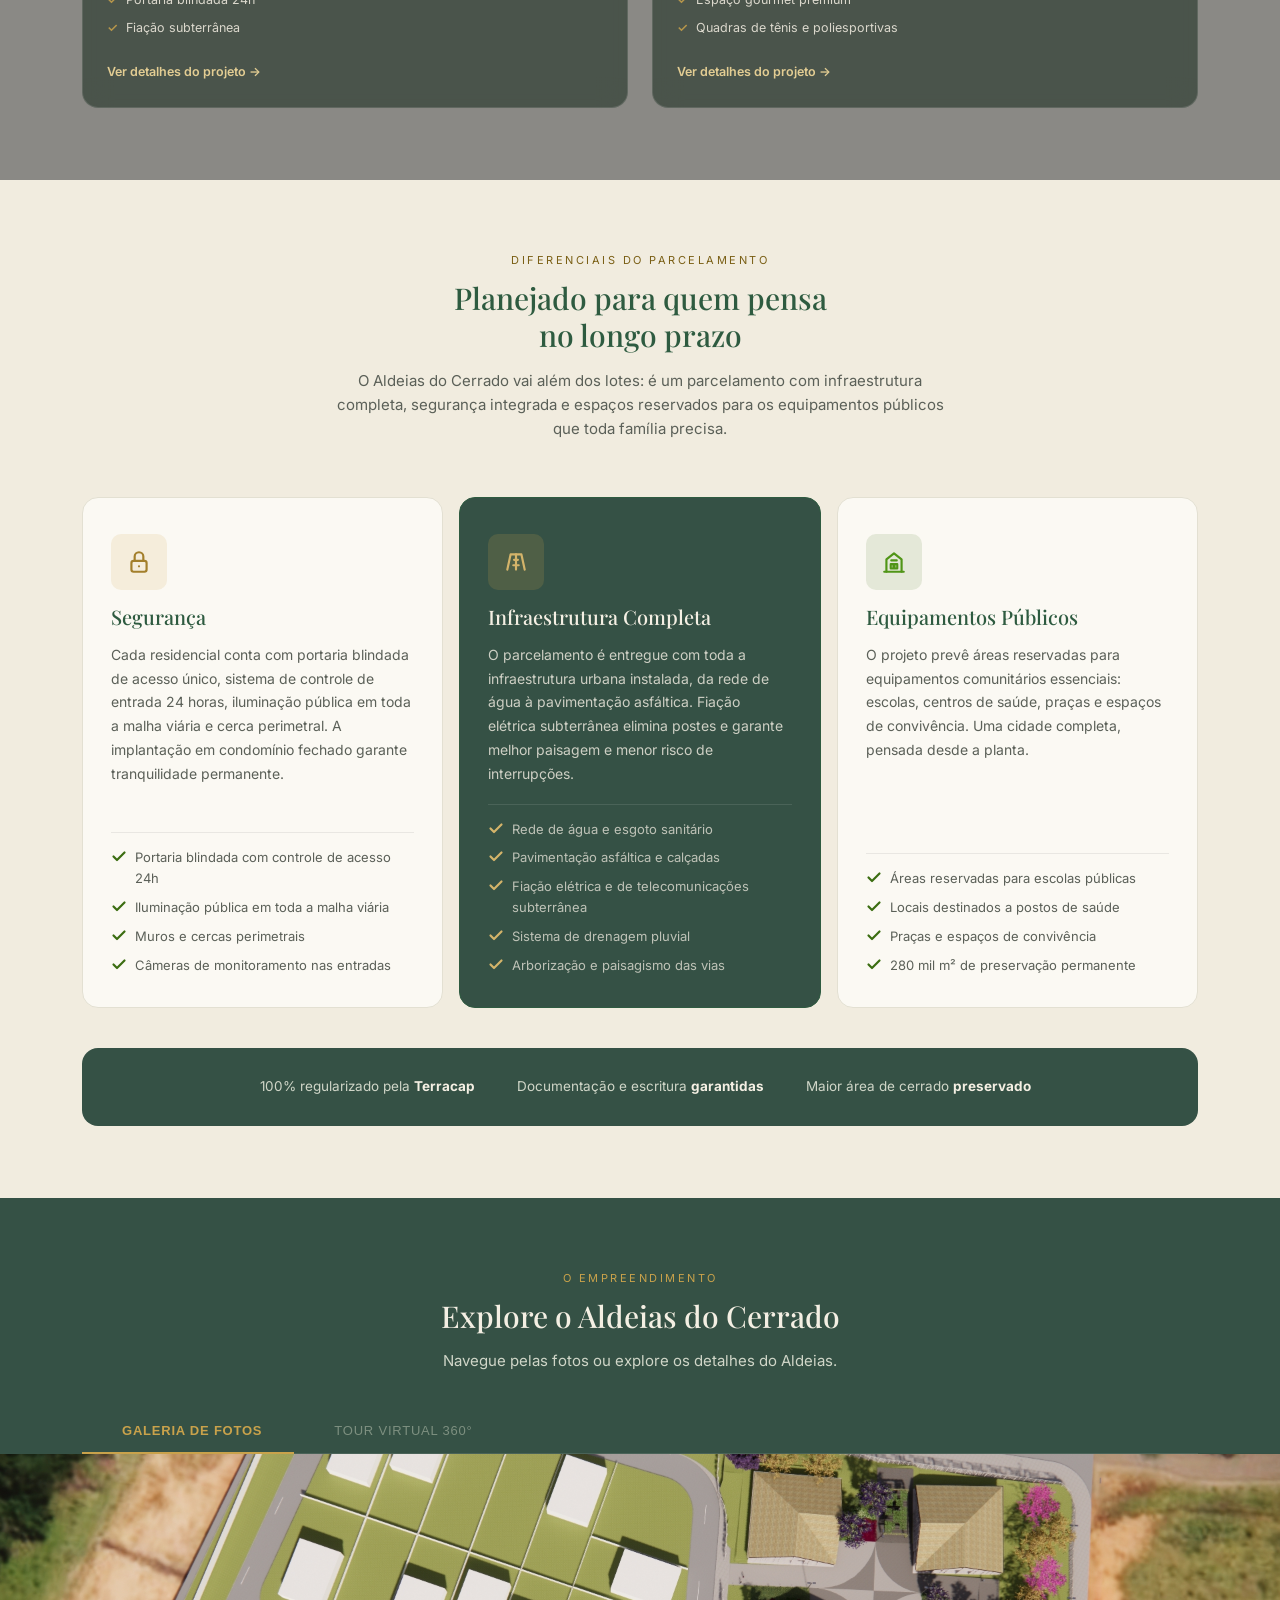
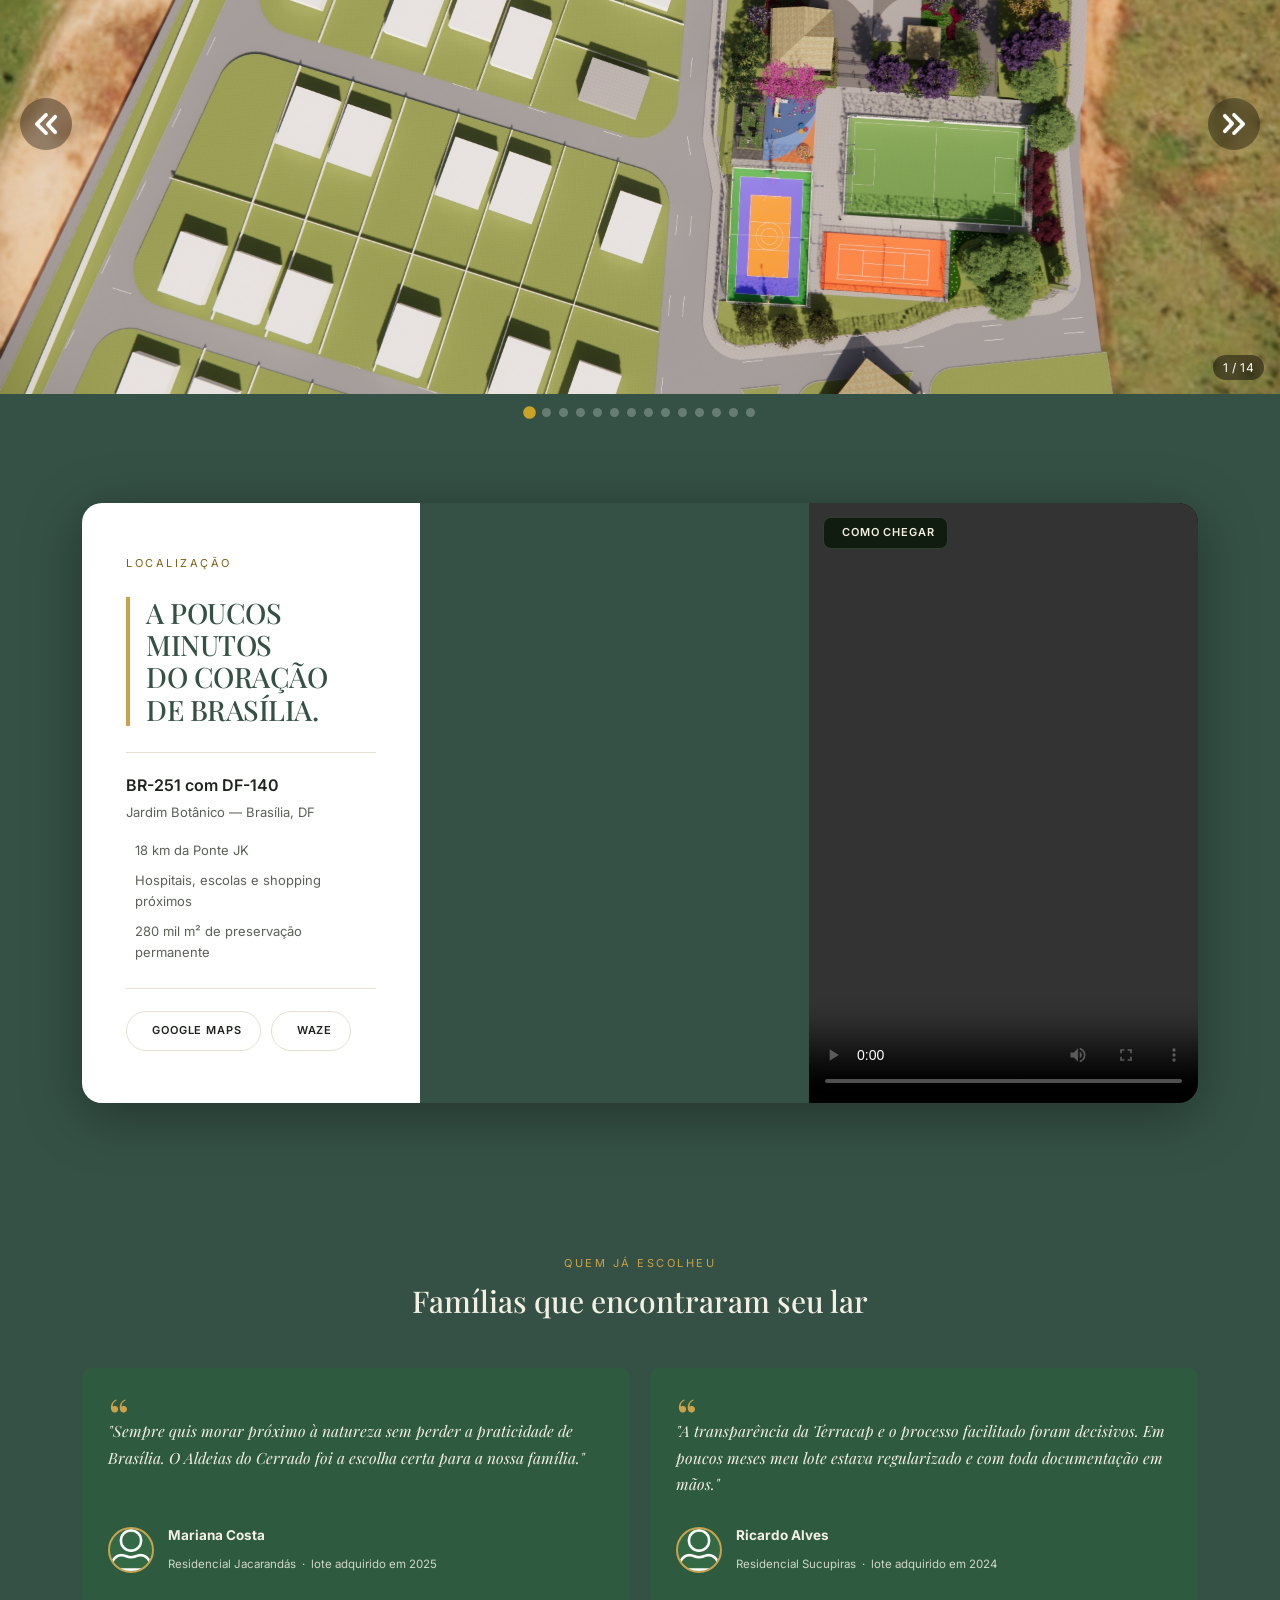
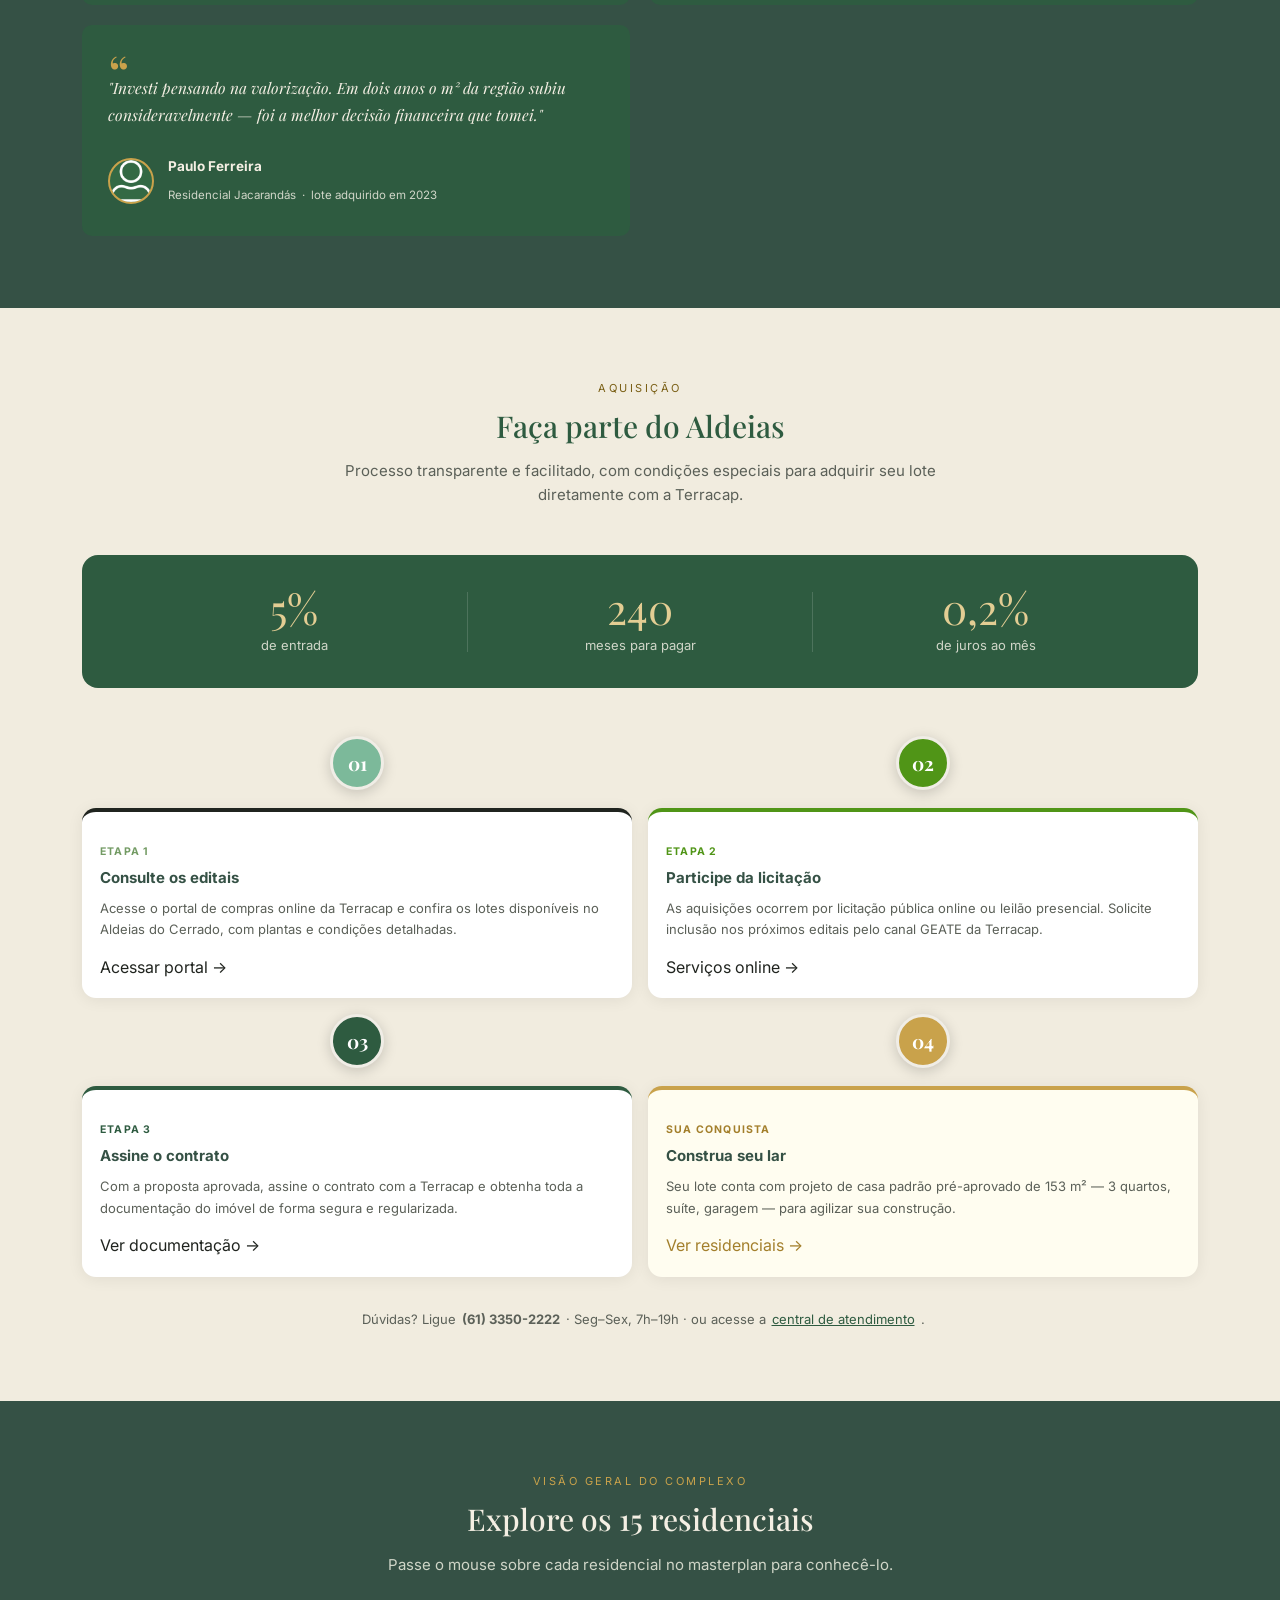
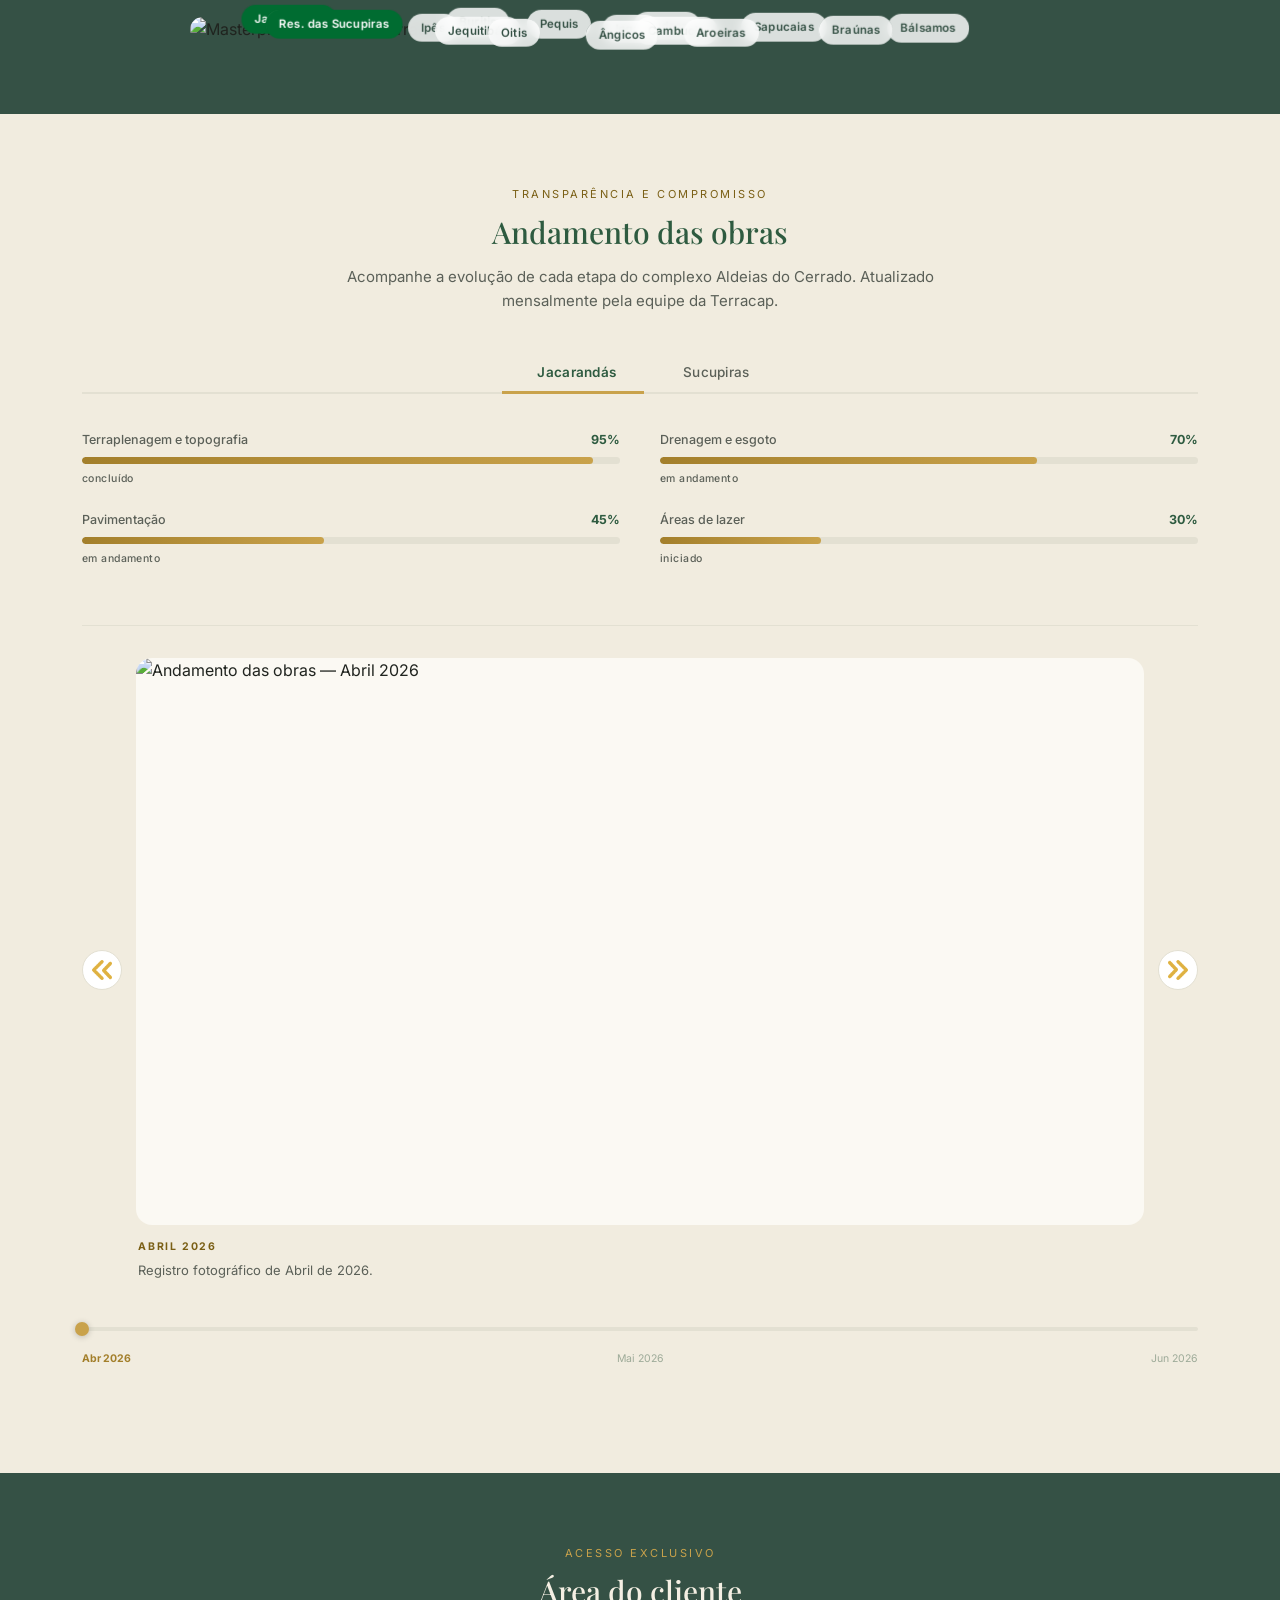
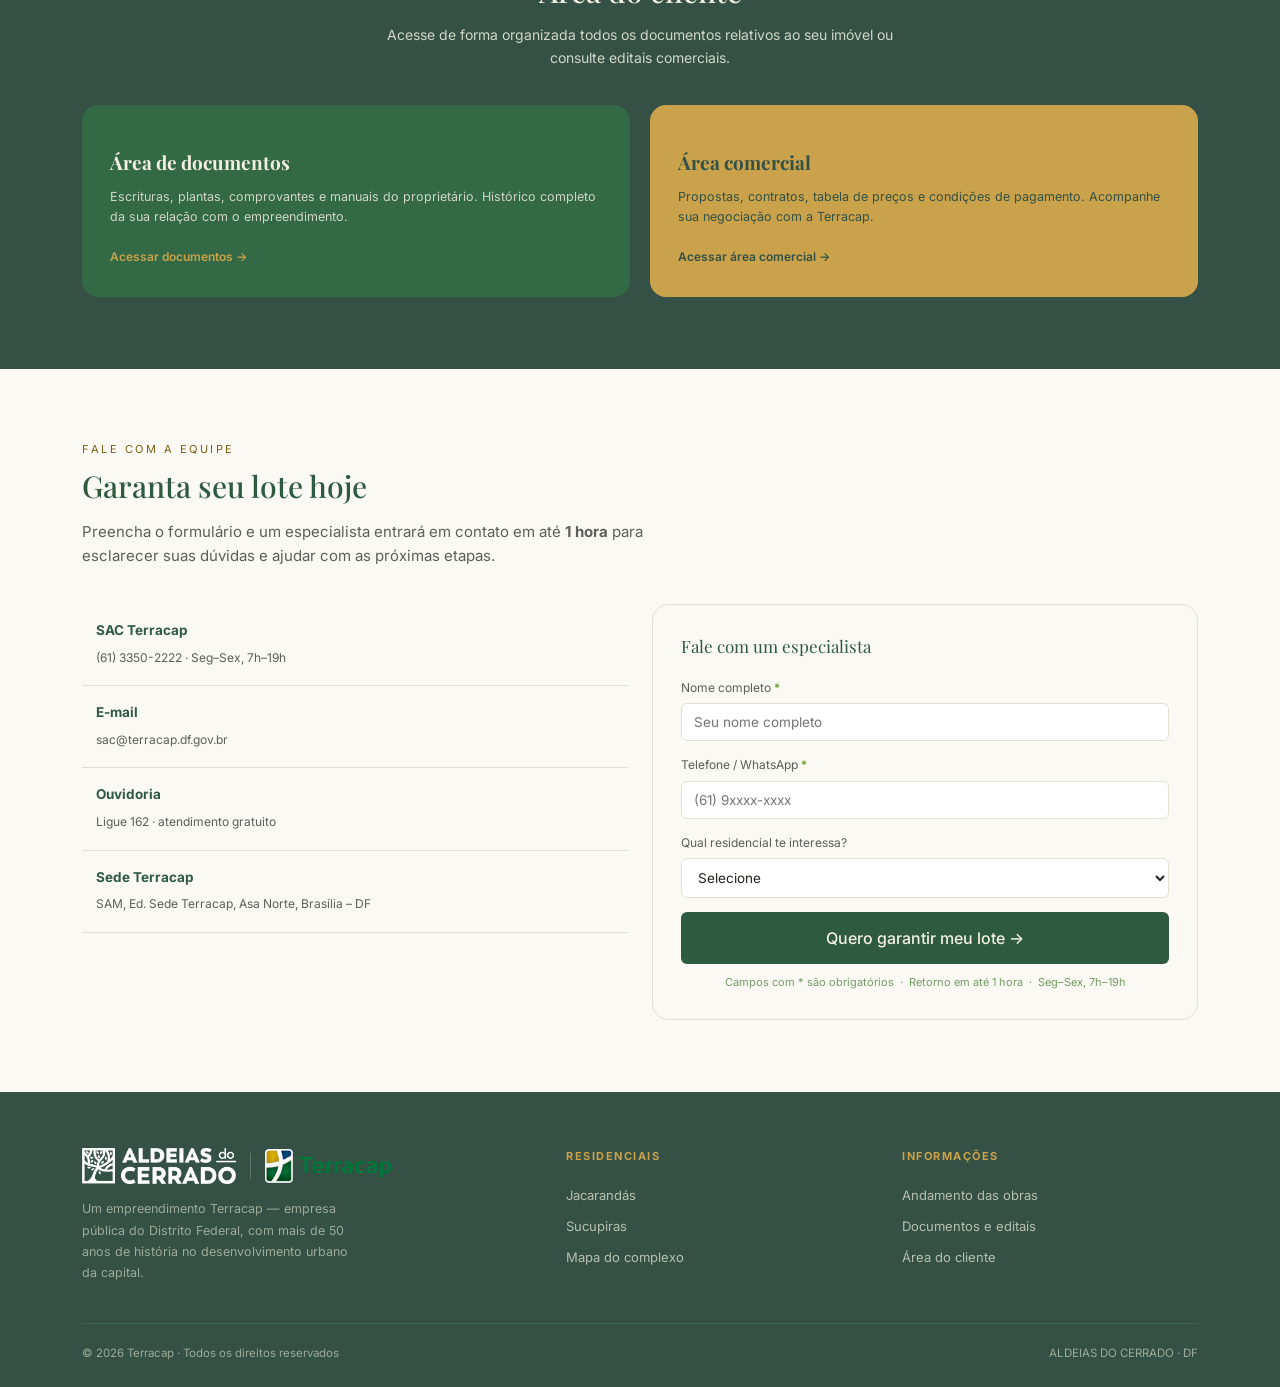
==== commit 037fb5f1: "Aletrações na HERO" ====
--- a/index.html
+++ b/index.html
@@ -17,12 +17,12 @@
 <header class="topbar" role="banner">
   <div class="wrap">
     <div class="brand">
+      <a href="https://www.terracap.df.gov.br/" target="_blank" rel="noopener" aria-label="Acessar site da Terracap (abre em nova aba)">
+        <img src="img/icones/logo.png" alt="Terracap" class="brand-terracap">
+      </a>
+      <span class="brand-sep" aria-hidden="true"></span>
       <a href="index.html" aria-label="Aldeias do Cerrado — página inicial" style="display:flex;align-items:center;gap:10px;">
         <img src="img/icones/Logo-Aldeis-do-cerrado-1024x239.png" alt="Aldeias do Cerrado">
-      </a>
-      <span class="brand-sep" aria-hidden="true"></span>
-      <a href="https://www.terracap.df.gov.br/" target="_blank" rel="noopener" aria-label="Acessar site da Terracap (abre em nova aba)">
-        <img src="img/icones/logo.png" alt="Terracap" class="brand-terracap">
       </a>
     </div>
     <nav class="main-nav" id="main-nav" aria-label="Menu principal">
@@ -57,40 +57,32 @@
   <img class="hero-video" src="img/Aldeias-do-Cerrado-1.png" alt="Aldeias do Cerrado">
   <div class="hero-overlay"></div>
   <div class="wrap">
-    <span class="eyebrow on-dark">complexo condominial · brasília, df</span>
-    <h1>Aldeias<br>do Cerrado</h1>
+    <h1>Aldeias do Cerrado</h1>
     <p class="sub">Um novo conceito de viver bem</p>
-    <!--
-    <div class="cta-row">
-      <a href="#contato" class="btn btn-gold">Quero garantir meu lote</a>
-      <a href="residenciais.html" class="btn btn-outline">Conhecer os residenciais</a>
-    </div>
-    -->
-    
-    
-    <p class="hero-financing">5% de entrada &nbsp;·&nbsp; até 240 meses &nbsp;·&nbsp; 0,2% ao mês</p>
+  </div>
+
+  <div class="hero-pills" aria-label="Condições de financiamento">
+    <span class="hero-pill">5% de entrada</span>
+    <span class="hero-pill">0,2% ao mês</span>
+    <span class="hero-pill">até 240 meses</span>
   </div>
 
   <div class="stats-strip" aria-label="Dados do empreendimento">
     <div class="stats-inner">
       <div class="stat-item">
-        <i class="ti ti-map-pin" aria-hidden="true"></i>
         <span><strong>4.300</strong> lotes residenciais</span>
       </div>
       <div class="stat-sep" aria-hidden="true"></div>
       <div class="stat-item">
-        <i class="ti ti-building-community" aria-hidden="true"></i>
-        <span><strong>15</strong> residenciais planejados</span>
+        <span><strong>15</strong> projetos pré-aprovados</span>
       </div>
       <div class="stat-sep" aria-hidden="true"></div>
       <div class="stat-item">
-        <i class="ti ti-trees" aria-hidden="true"></i>
         <span><strong>280 mil m²</strong> de preservação permanente</span>
       </div>
       <div class="stat-sep" aria-hidden="true"></div>
       <div class="stat-item">
-        <i class="ti ti-certificate" aria-hidden="true"></i>
-        <span><strong>100%</strong> regularizado · Terracap</span>
+        <span><strong>100%</strong> regularizado</span>
       </div>
     </div>
   </div>
--- a/style.css
+++ b/style.css
@@ -6,13 +6,13 @@
 @import url('https://fonts.googleapis.com/css2?family=Playfair+Display:ital,wght@0,500;0,600;1,500&family=Inter:wght@400;500;600&display=swap');
 
 :root {
-  --verde-900: #16291C;
-  --verde-700: #1F3D2B;
-  --verde-600: #244A30;
-  --verde-500: #3B6D11;
-  --verde-400: #5E7F52;
-  --verde-200: #B9C2AE;
-  --verde-100: #D9E8C5;
+  --verde-900: #355145;
+  --verde-700: #2E5B40;
+  --verde-600: #336944;
+  --verde-500: #509517;
+  --verde-400: #739B64;
+  --verde-200: #D0D6C8;
+  --verde-100: #EFF5E6;
 
   --dourado-600: #A37F2B;
   --dourado-500: #C9A24B;
@@ -191,9 +191,9 @@
   color: var(--creme-100);
   height: 100svh;
   padding: 0;
-  text-align: center;
-  display: flex;
-  align-items: center;
+  text-align: left;
+  display: flex;
+  align-items: flex-start;
 }
 .hero-video {
   position: absolute;
@@ -203,41 +203,64 @@
   object-fit: cover;
   object-position: center;
   z-index: 0;
+  transform: scaleX(-1);
 }
 .hero-overlay {
   position: absolute;
   inset: 0;
-  background: linear-gradient(to bottom, rgba(20,38,20,0.78) 0%, rgba(20,38,20,0.68) 100%);
+  background: linear-gradient(to right, rgba(0,0,0,0.4) 0%, rgba(0,0,0,0.36) 44%, rgba(0,0,0,0) 65%);
   z-index: 1;
 }
 .hero .wrap {
   position: relative;
   z-index: 2;
-  padding-top: 80px;
-  padding-bottom: 60px;
   width: 100%;
-}
-.hero h1 { font-size: 46px; line-height: 1.18; margin-bottom: 10px; color: var(--creme-100); }
+  text-align: left;
+  padding-top: 34vh;
+}
+.hero h1 { font-size: 60px; line-height: 1.15; margin-bottom: 14px; color: var(--creme-100); white-space: nowrap; }
 .hero .sub {
   font-family: var(--serif);
-  font-style: italic;
-  font-size: 22px;
-  color: var(--dourado-500);
-  margin-bottom: 20px;
+  font-style: normal;
+  font-size: 24px;
+  letter-spacing: 0.12em;
+  color: var(--creme-100);
+  margin-bottom: 0;
 }
 .hero .desc {
   font-size: 15px;
   color: #CFC9B8;
   max-width: 540px;
-  margin: 0 auto 32px;
-}
-.hero .cta-row { display: flex; gap: 14px; justify-content: center; flex-wrap: wrap; }
-.hero-financing {
-  font-size: 12.5px;
-  color: rgba(212, 220, 200, 0.85);
-  margin-top: 18px;
+  margin: 0 0 32px;
+}
+.hero .cta-row { display: flex; gap: 14px; justify-content: flex-start; flex-wrap: wrap; }
+
+/* ---------- hero financing pills ---------- */
+.hero-pills {
+  position: absolute;
+  left: 0;
+  right: 0;
+  bottom: 128px;
+  z-index: 2;
+  display: flex;
+  justify-content: center;
+  align-items: center;
+  gap: clamp(8px, 1.6vw, 16px);
+  padding: 0 24px;
+  flex-wrap: wrap;
+}
+.hero-pill {
+  border: none;
+  border-radius: 100px;
+  padding: clamp(8px, 1.2vw, 12px) clamp(14px, 2.4vw, 26px);
+  color: var(--verde-900);
+  font-family: var(--sans);
+  font-size: clamp(10.5px, 1.1vw, 12.5px);
+  font-weight: 600;
   letter-spacing: 0.06em;
   text-transform: uppercase;
+  white-space: nowrap;
+  background: rgba(201, 162, 75, 0.78);
 }
 
 /* ---------- stats strip (inside hero, pill style) ---------- */
@@ -255,7 +278,7 @@
   display: flex;
   align-items: center;
   gap: 0;
-  background: rgba(8, 18, 8, 0.78);
+  background: rgba(53, 81, 69, 0.78);
   backdrop-filter: blur(14px);
   -webkit-backdrop-filter: blur(14px);
   border: 1px solid rgba(255, 255, 255, 0.10);
@@ -2023,7 +2046,11 @@
   .financ-banner { flex-direction: column; gap: 24px; padding: 28px 24px; }
   .financ-sep { width: 60px; height: 1px; }
   .financ-num { font-size: 36px; }
-  .hero h1 { font-size: 32px; }
+  .hero { flex-direction: column; align-items: center; text-align: center; }
+  .hero .wrap { padding-top: 22vh; text-align: center; }
+  .hero h1 { font-size: 32px; white-space: normal; }
+  .hero-overlay { background: linear-gradient(to bottom, rgba(0,0,0,0.38) 0%, rgba(0,0,0,0.38) 62%, rgba(0,0,0,0) 85%); }
+  .hero-pills { position: static; margin: 24px 0 0; }
   .stats-strip { bottom: 20px; padding: 0 16px; }
   .stats-inner { border-radius: 20px; padding: 14px 16px; gap: 0; }
   .stat-item { padding: 6px 12px; font-size: 12px; white-space: normal; }
@@ -2255,6 +2282,8 @@
   .btn { min-height: 44px; display: inline-flex; align-items: center; justify-content: center; }
   .maps-btn { min-height: 44px; }
   .hero h1 { font-size: 28px; }
+  .hero-pills { flex-direction: column; gap: 10px; }
+  .hero-pill { width: fit-content; }
   .stat-item { padding: 4px 8px; font-size: 11px; }
   .wrap { padding: 0 16px; }
   .section { padding: 52px 0; }
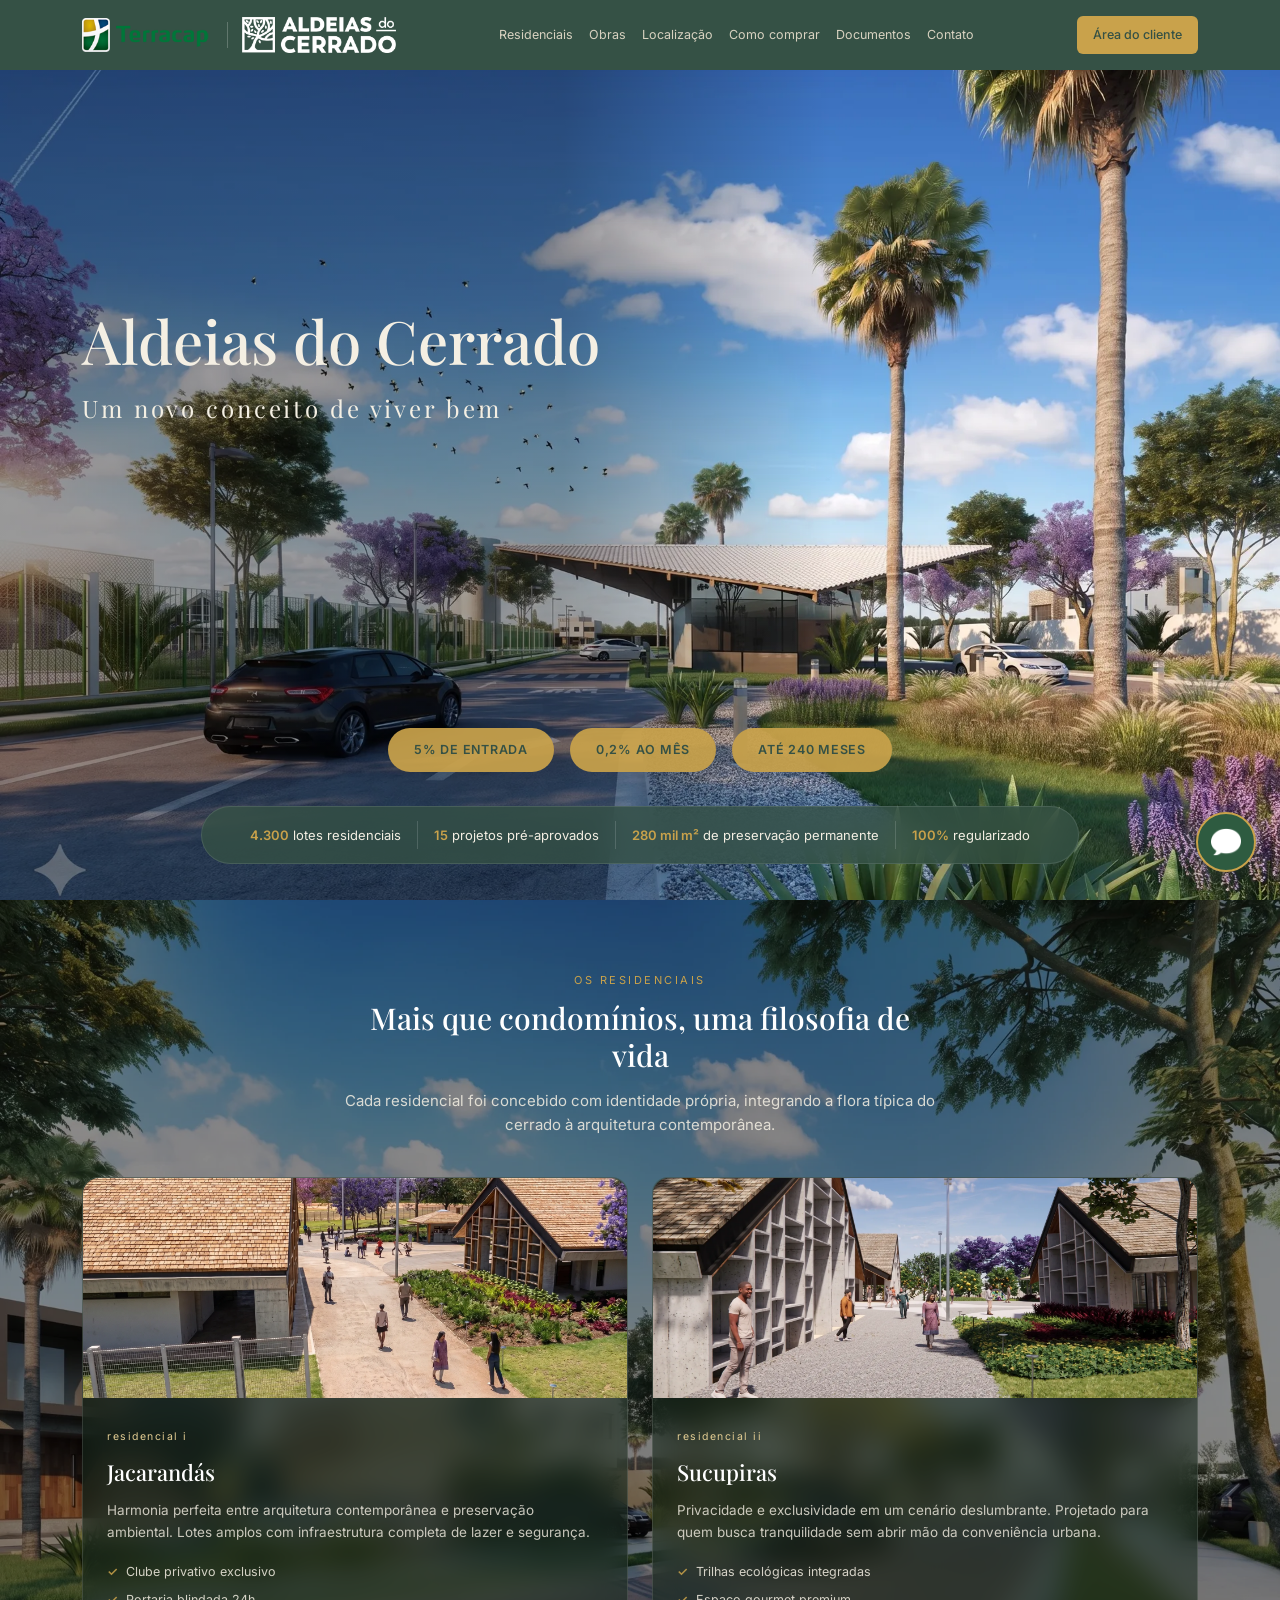
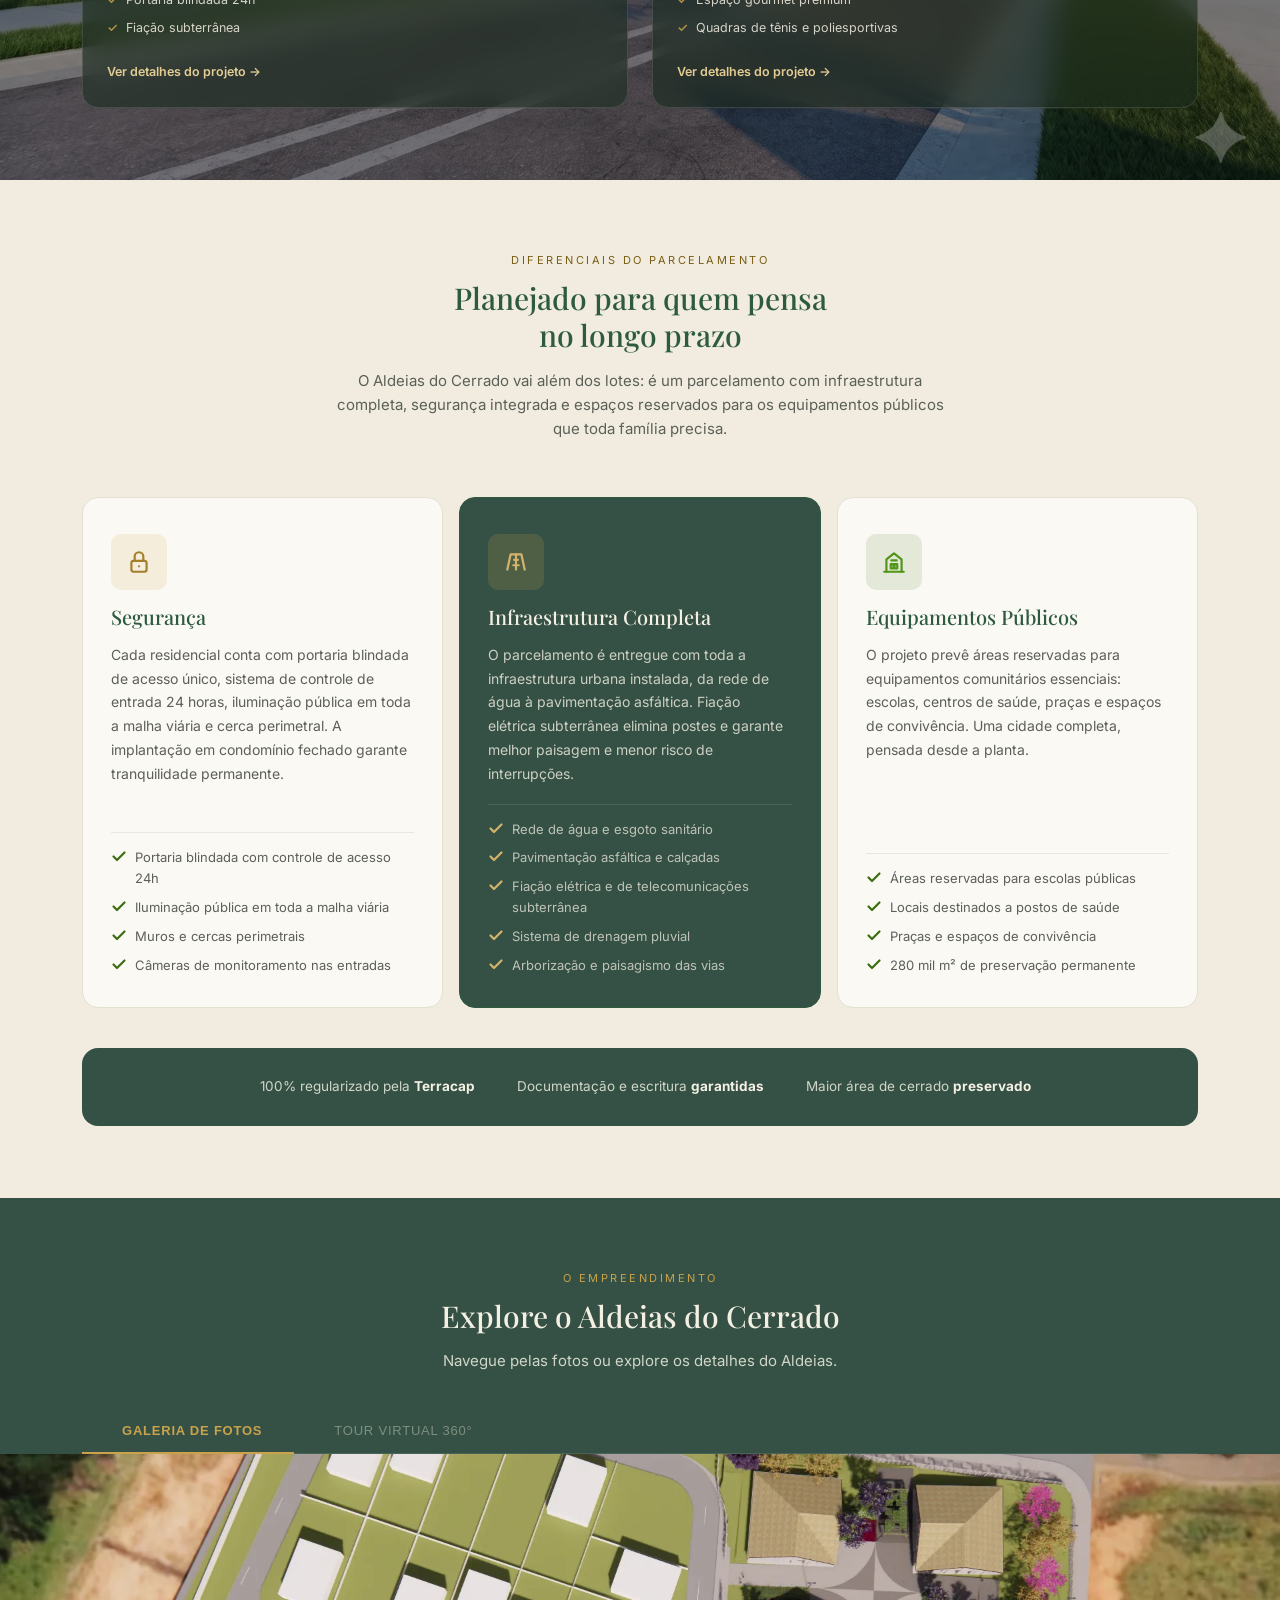
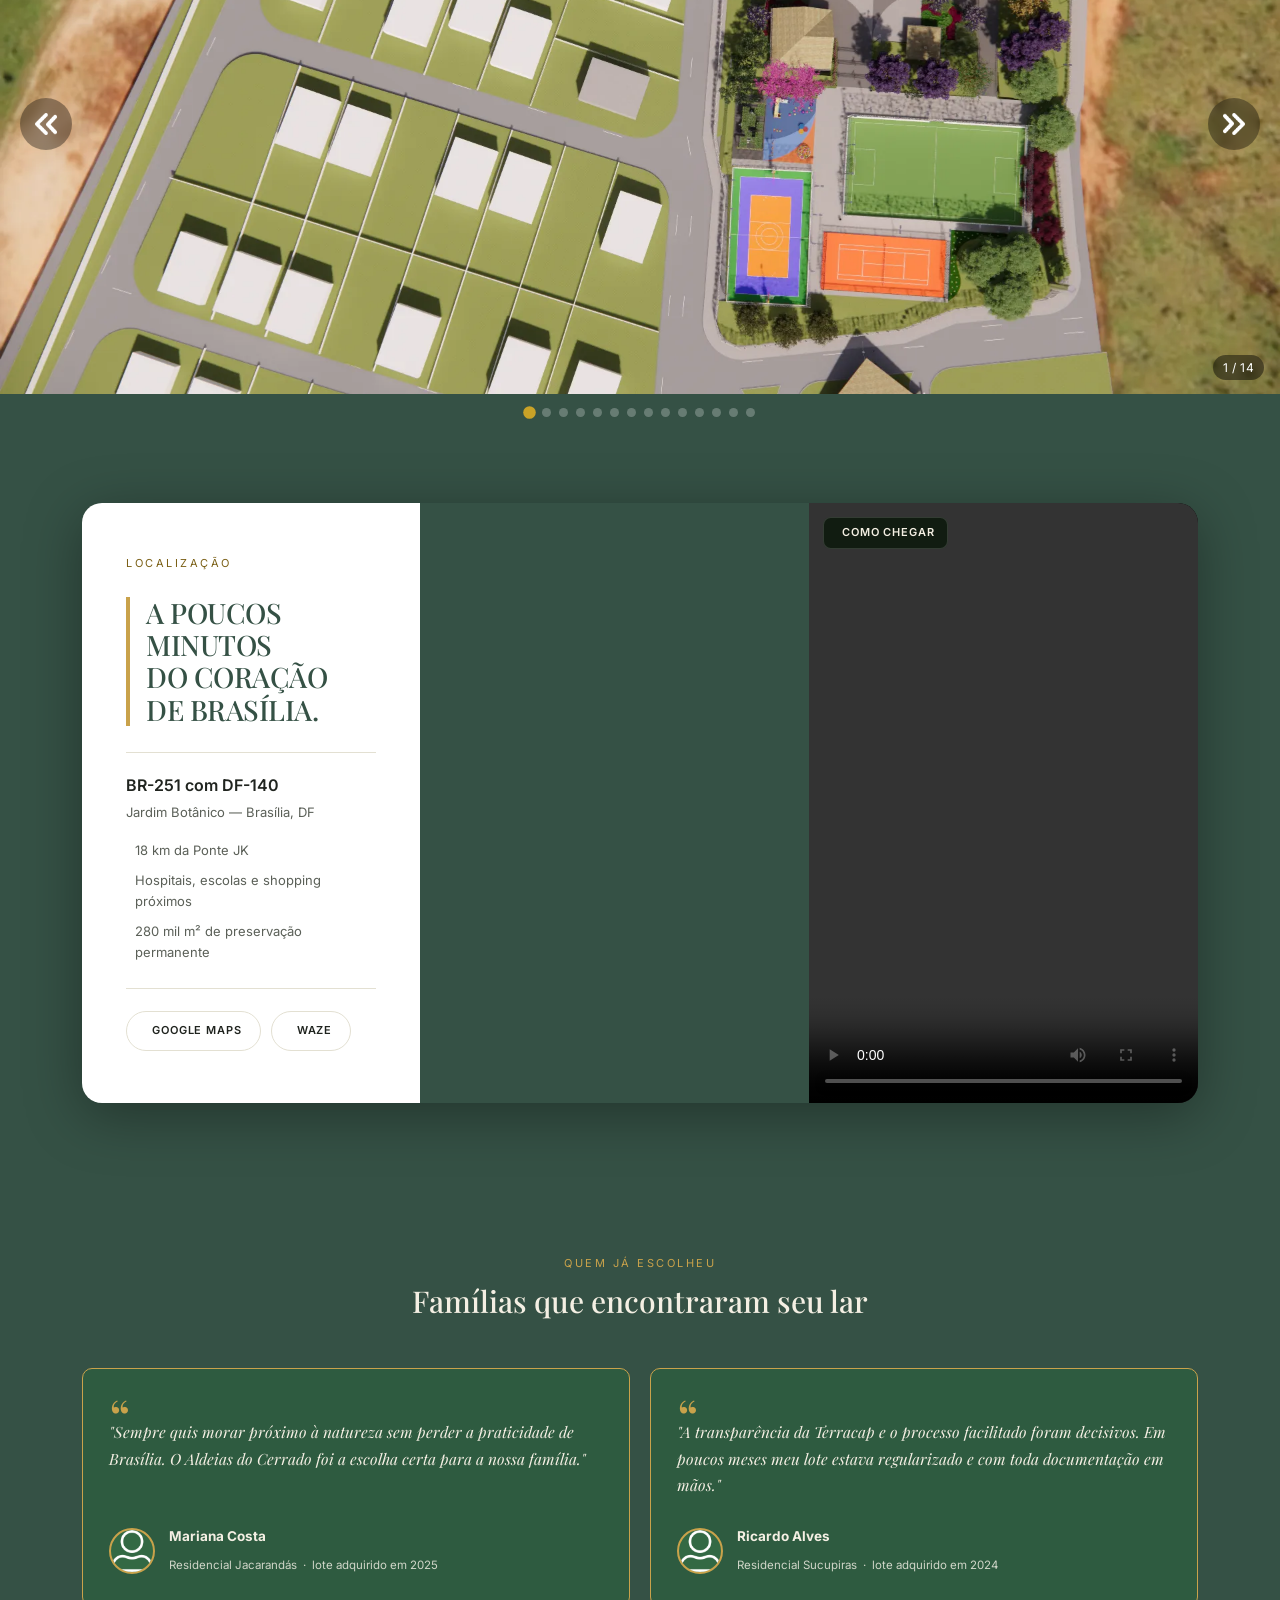
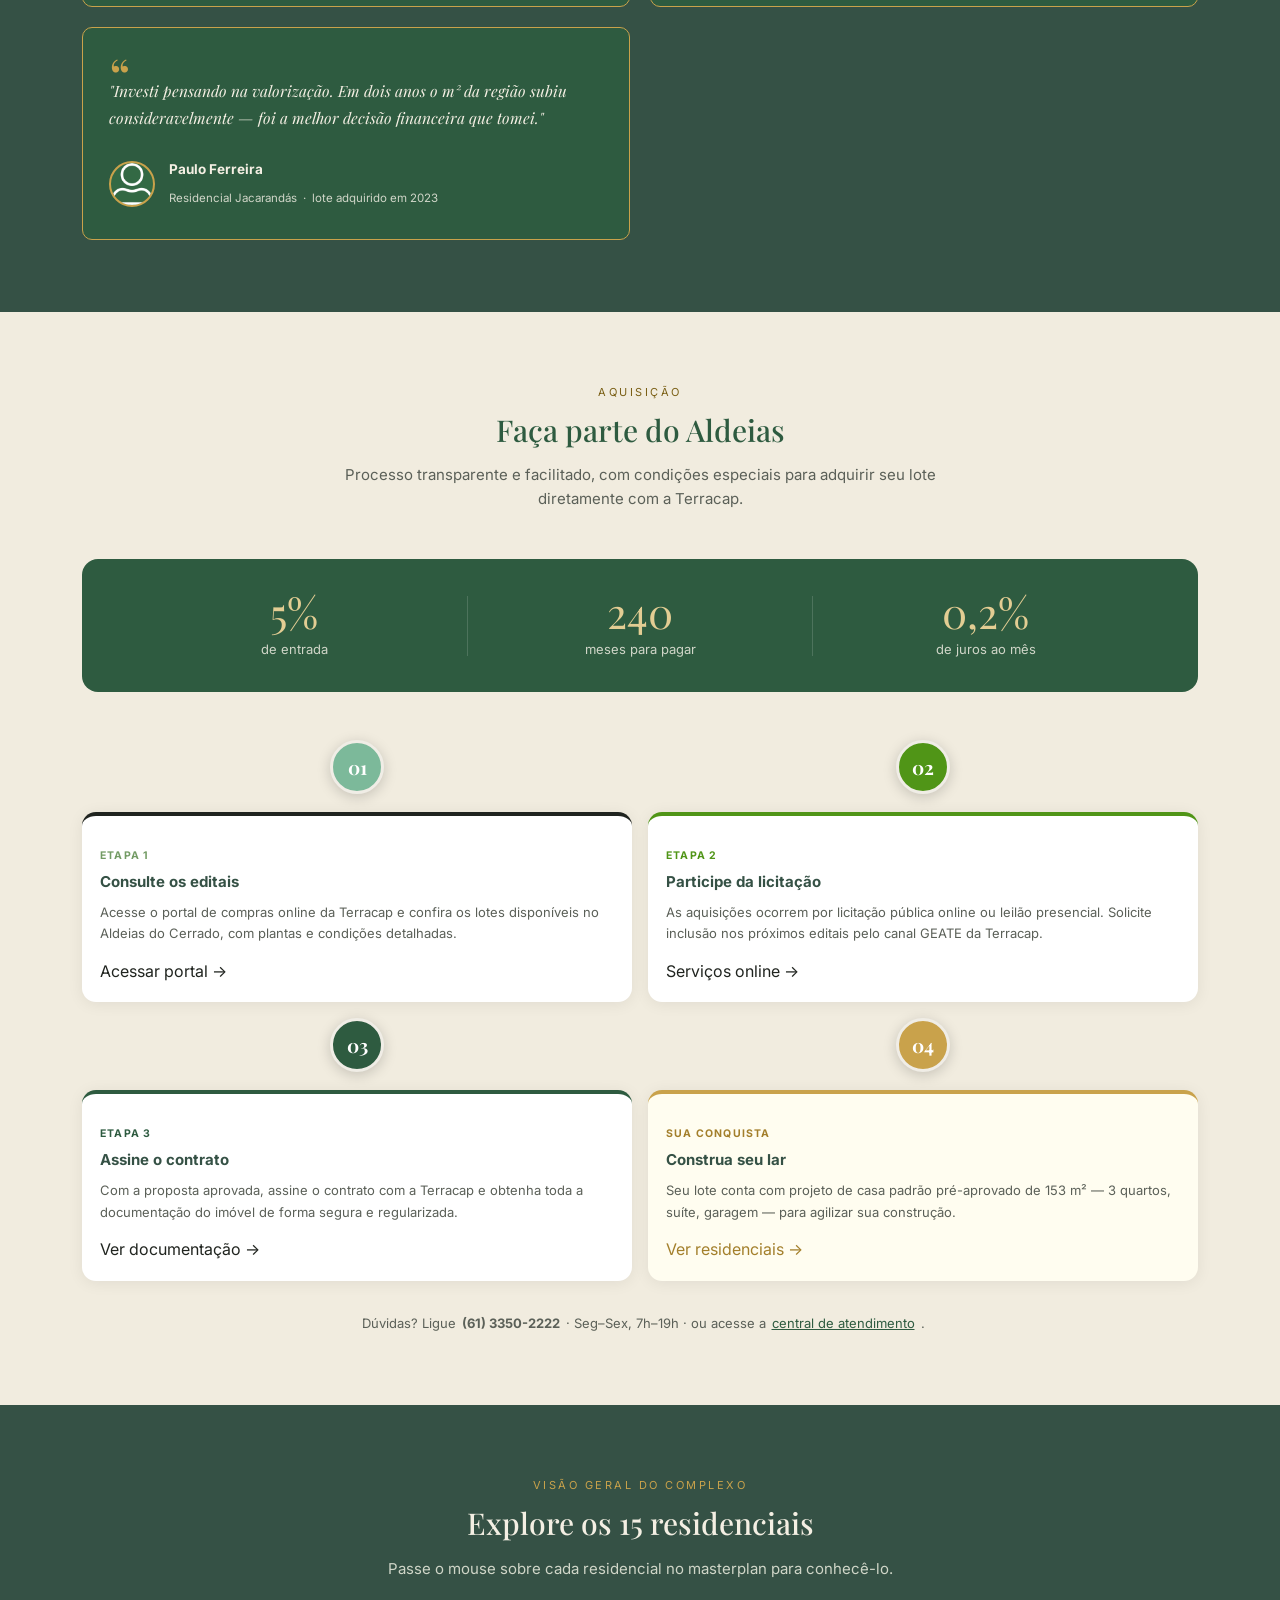
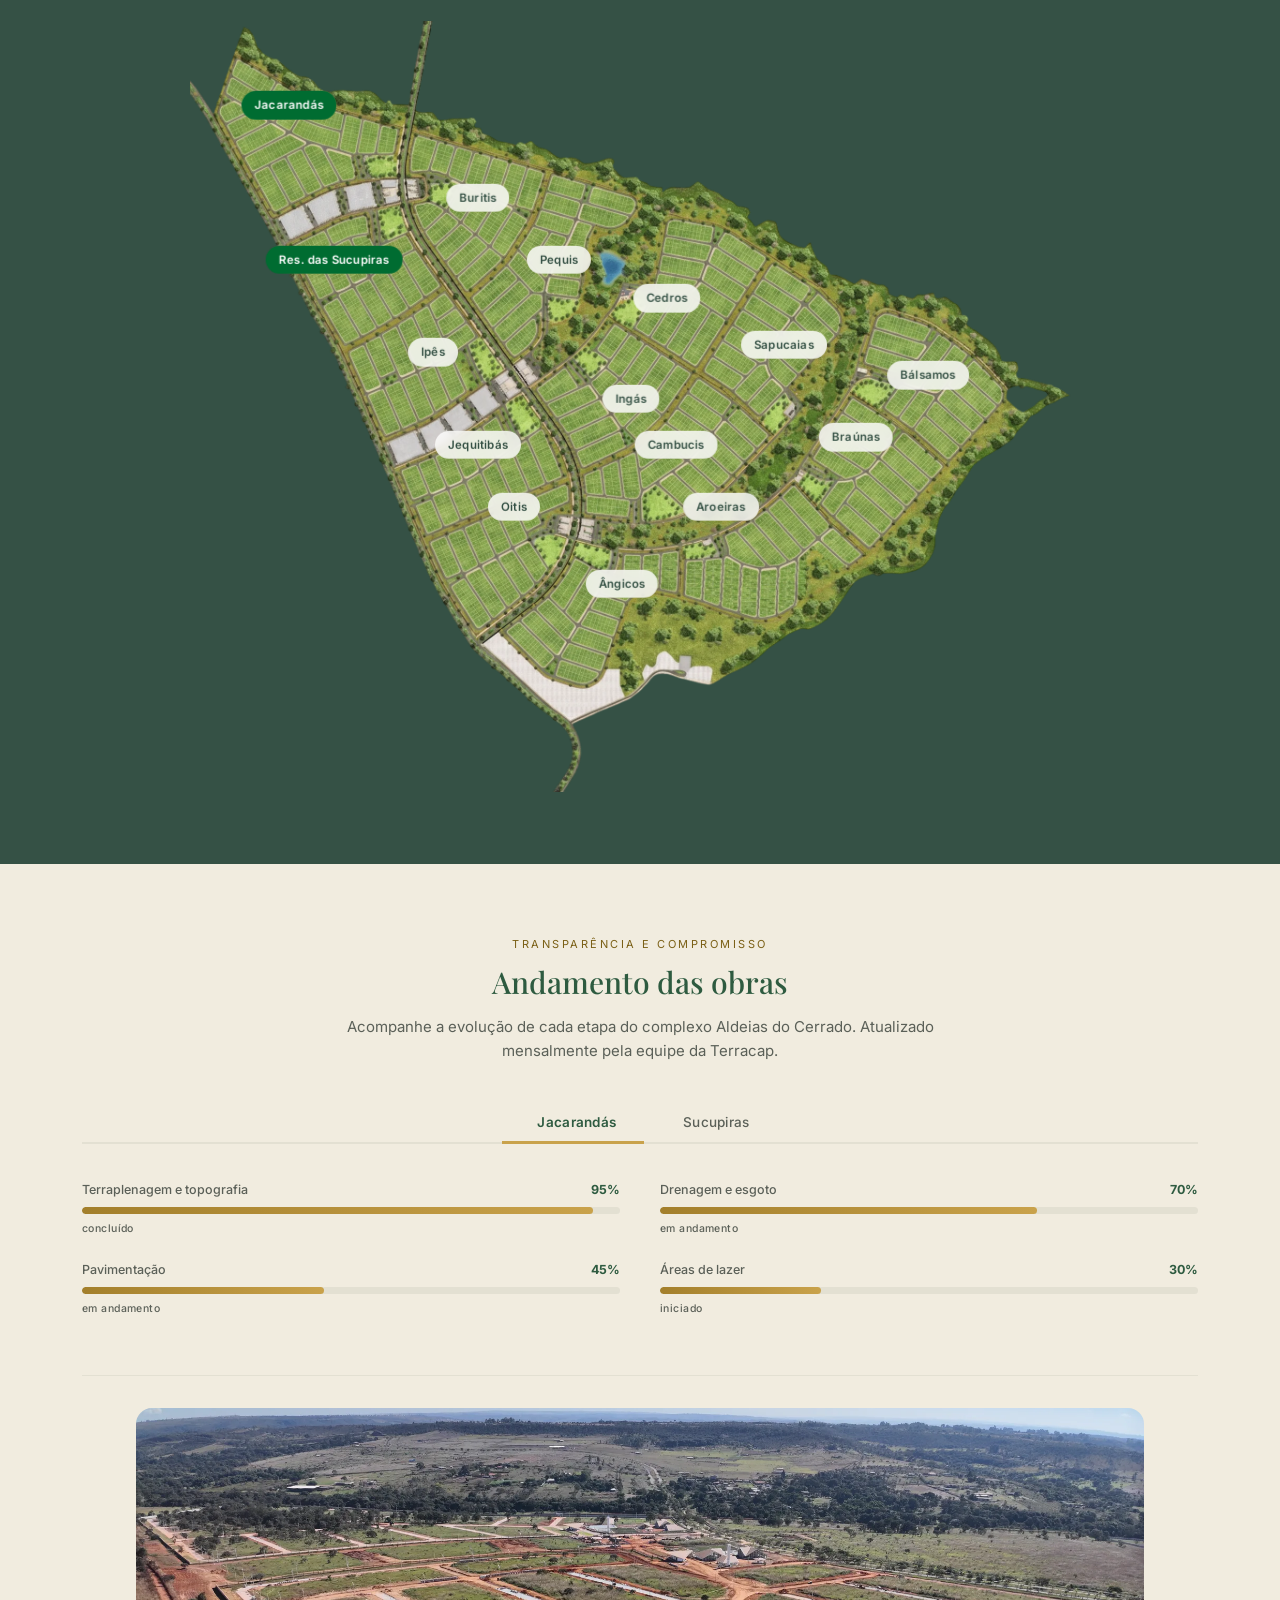
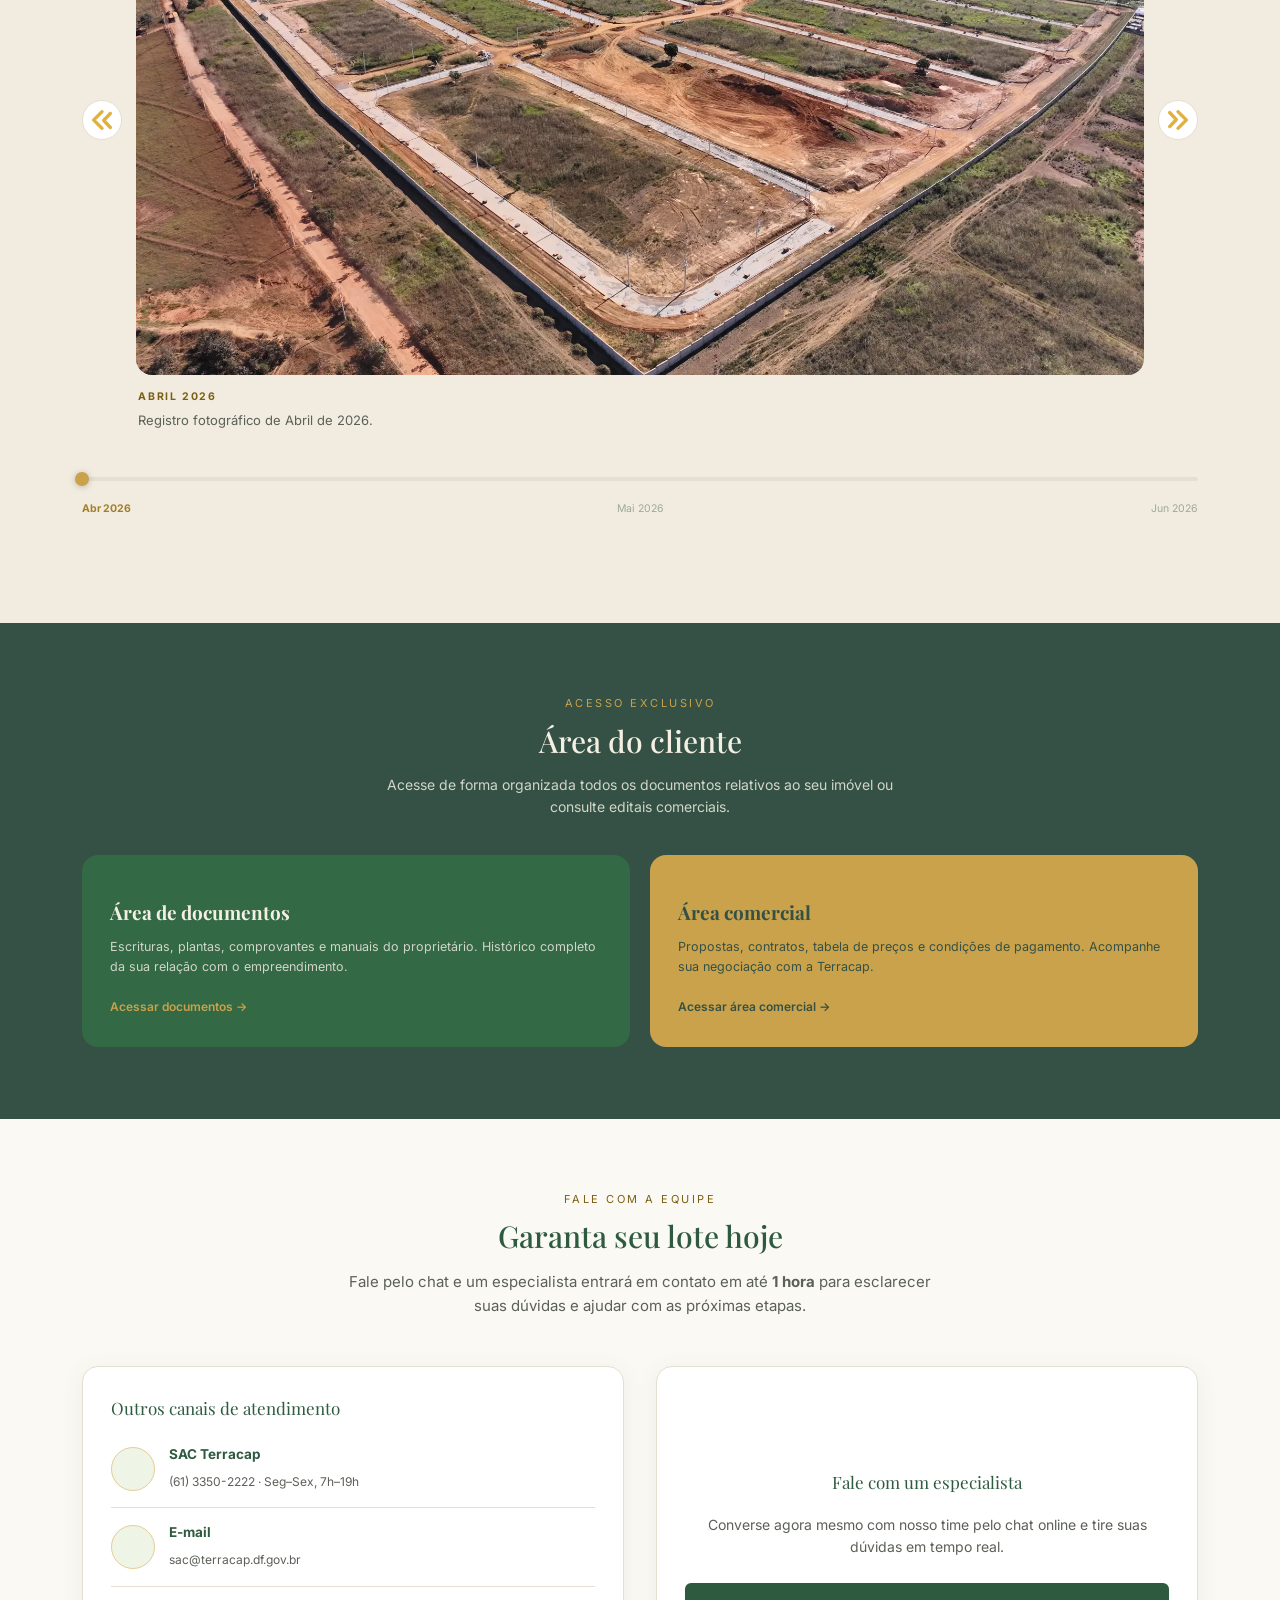
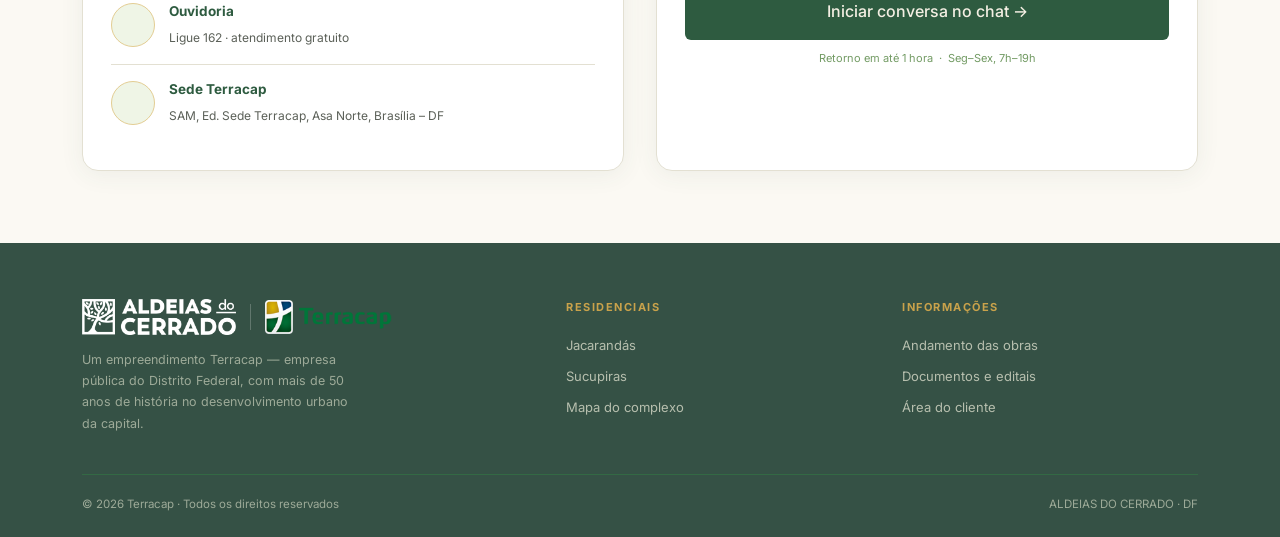
==== commit d9fba7cb: "Melhorias adicionadas" ====
--- a/index.html
+++ b/index.html
@@ -5,7 +5,7 @@
 <meta name="viewport" content="width=device-width, initial-scale=1.0">
 <title>Aldeias do Cerrado — Lotes em Brasília | Terracap</title>
 <link rel="stylesheet" href="style.css">
-<link rel="stylesheet" href="https://cdnjs.cloudflare.com/ajax/libs/tabler-icons/2.47.0/iconfont/tabler-icons.min.css">
+<link rel="stylesheet" href="https://cdnjs.cloudflare.com/ajax/libs/tabler-icons/3.44.0/tabler-icons.min.css">
 <link rel="shortcut icon" href="img/icones/Logo-Aldeis-do-cerrado-ico.ico" type="image/x-icon">
 </head>
 <body>
@@ -54,7 +54,7 @@
 <!-- HERO -->
 <main id="conteudo-principal">
 <section class="hero">
-  <img class="hero-video" src="img/Aldeias-do-Cerrado-1.png" alt="Aldeias do Cerrado">
+  <img class="hero-video" src="img/Aldeias-do-Cerrado-1.webp" alt="Aldeias do Cerrado">
   <div class="hero-overlay"></div>
   <div class="wrap">
     <h1>Aldeias do Cerrado</h1>
@@ -89,7 +89,7 @@
 </section>
 
 <!-- RESIDENCIAIS RESUMO -->
-<section class="section" id="residenciais" style="background: linear-gradient(rgba(0,0,0,0.45), rgba(0,0,0,0.45)), url('img/Aldeias-do-Cerrado_4.png') center/cover no-repeat;">
+<section class="section" id="residenciais" style="background: linear-gradient(rgba(0,0,0,0.45), rgba(0,0,0,0.45)), url('img/Aldeias-do-Cerrado_4.webp') center/cover no-repeat;">
   <div class="wrap">
     <div class="center" style="max-width:600px;">
       <span class="eyebrow">os residenciais</span>
@@ -98,7 +98,7 @@
     </div>
     <div class="grid-2" style="margin-top:40px;">
       <div class="card-residencial">
-        <div class="ph-img"><img src="img/jacarandas_3d/Entrada.png" alt="Residencial Jacarandás"></div>
+        <div class="ph-img"><img src="img/jacarandas_3d/Entrada.webp" alt="Residencial Jacarandás" loading="lazy"></div>
         <div class="body">
           <span class="tag">residencial i</span>
           <h3>Jacarandás</h3>
@@ -112,7 +112,7 @@
         </div>
       </div>
       <div class="card-residencial">
-        <div class="ph-img dark"><img src="img/sucupiras_3d/Entrada.png" alt="Residencial Sucupiras"></div>
+        <div class="ph-img dark"><img src="img/sucupiras_3d/Entrada.webp" alt="Residencial Sucupiras" loading="lazy"></div>
         <div class="body">
           <span class="tag">residencial ii</span>
           <h3>Sucupiras</h3>
@@ -252,59 +252,59 @@
       <div class="gc-stage">
 
         <div class="gc-slide active" onclick="lbOpen(0)">
-          <img src="img/jacarandas_3d/Aérea 1.jpg" alt="Vista aérea — Jacarandás" loading="lazy">
+          <img src="img/jacarandas_3d/Aérea 1.webp" alt="Vista aérea — Jacarandás" loading="lazy">
           <div class="galeria-overlay"><img src="img/icones/ampliacao.png" alt="" class="galeria-zoom-icon"></div>
         </div>
         <div class="gc-slide" onclick="lbOpen(1)">
-          <img src="img/jacarandas_3d/Aérea 2.jpg" alt="Vista aérea — Jacarandás ponto 2" loading="lazy">
+          <img src="img/jacarandas_3d/Aérea 2.webp" alt="Vista aérea — Jacarandás ponto 2" loading="lazy">
           <div class="galeria-overlay"><img src="img/icones/ampliacao.png" alt="" class="galeria-zoom-icon"></div>
         </div>
         <div class="gc-slide" onclick="lbOpen(2)">
-          <img src="img/jacarandas_3d/Aérea 3.jpg" alt="Vista aérea — Jacarandás" loading="lazy">
+          <img src="img/jacarandas_3d/Aérea 3.webp" alt="Vista aérea — Jacarandás" loading="lazy">
           <div class="galeria-overlay"><img src="img/icones/ampliacao.png" alt="" class="galeria-zoom-icon"></div>
         </div>
         <div class="gc-slide" onclick="lbOpen(3)">
-          <img src="img/sucupiras_3d/Aérea 2.jpg" alt="Sucupiras — Área de lazer" loading="lazy">
+          <img src="img/sucupiras_3d/Aérea 2.webp" alt="Sucupiras — Área de lazer" loading="lazy">
           <div class="galeria-overlay"><img src="img/icones/ampliacao.png" alt="" class="galeria-zoom-icon"></div>
         </div>
         <div class="gc-slide" onclick="lbOpen(4)">
-          <img src="img/sucupiras_3d/Escada.jpg" alt="Sucupiras — Escada" loading="lazy">
+          <img src="img/sucupiras_3d/Escada.webp" alt="Sucupiras — Escada" loading="lazy">
           <div class="galeria-overlay"><img src="img/icones/ampliacao.png" alt="" class="galeria-zoom-icon"></div>
         </div>
         <div class="gc-slide" onclick="lbOpen(5)">
-          <img src="img/sucupiras_3d/Pergolado.jpg" alt="Sucupiras — Pergolado" loading="lazy">
+          <img src="img/sucupiras_3d/Pergolado.webp" alt="Sucupiras — Pergolado" loading="lazy">
           <div class="galeria-overlay"><img src="img/icones/ampliacao.png" alt="" class="galeria-zoom-icon"></div>
         </div>
         <div class="gc-slide" onclick="lbOpen(6)">
-          <img src="img/Aldeias-do-Cerrado-2-1.png" alt="Sucupiras — Canteiro" loading="lazy">
+          <img src="img/Aldeias-do-Cerrado-2-1.webp" alt="Sucupiras — Canteiro" loading="lazy">
           <div class="galeria-overlay"><img src="img/icones/ampliacao.png" alt="" class="galeria-zoom-icon"></div>
         </div>
         <div class="gc-slide" onclick="lbOpen(7)">
-          <img src="img/sucupiras_3d/Entrada.jpg" alt="Sucupiras — Entrada" loading="lazy">
+          <img src="img/sucupiras_3d/Entrada.webp" alt="Sucupiras — Entrada" loading="lazy">
           <div class="galeria-overlay"><img src="img/icones/ampliacao.png" alt="" class="galeria-zoom-icon"></div>
         </div>
         <div class="gc-slide" onclick="lbOpen(8)">
-          <img src="img/jacarandas_3d/Entrada.jpg" alt="Jacarandás — Entrada" loading="lazy">
+          <img src="img/jacarandas_3d/Entrada.webp" alt="Jacarandás — Entrada" loading="lazy">
           <div class="galeria-overlay"><img src="img/icones/ampliacao.png" alt="" class="galeria-zoom-icon"></div>
         </div>
         <div class="gc-slide" onclick="lbOpen(9)">
-          <img src="img/jacarandas_3d/Escada Ilumninada.jpg" alt="Jacarandás — Escada iluminada" loading="lazy">
+          <img src="img/jacarandas_3d/Escada Ilumninada.webp" alt="Jacarandás — Escada iluminada" loading="lazy">
           <div class="galeria-overlay"><img src="img/icones/ampliacao.png" alt="" class="galeria-zoom-icon"></div>
         </div>
         <div class="gc-slide" onclick="lbOpen(10)">
-          <img src="img/sucupiras/DJI_20260622154240_0001_V_QD+4+-+SUCUPIRA-01.jpeg" alt="Vista aérea — Sucupiras" loading="lazy">
+          <img src="img/sucupiras/DJI_20260622154240_0001_V_QD+4+-+SUCUPIRA-01.webp" alt="Vista aérea — Sucupiras" loading="lazy">
           <div class="galeria-overlay"><img src="img/icones/ampliacao.png" alt="" class="galeria-zoom-icon"></div>
         </div>
         <div class="gc-slide" onclick="lbOpen(11)">
-          <img src="img/sucupiras/DJI_20260622154250_0003_V.jpeg" alt="Vista aérea — Sucupiras" loading="lazy">
+          <img src="img/sucupiras/DJI_20260622154250_0003_V.webp" alt="Vista aérea — Sucupiras" loading="lazy">
           <div class="galeria-overlay"><img src="img/icones/ampliacao.png" alt="" class="galeria-zoom-icon"></div>
         </div>
         <div class="gc-slide" onclick="lbOpen(12)">
-          <img src="img/sucupiras/DJI_20260622154342_0004_V_QD+4+-+SUCUPIRA-02.jpeg" alt="Vista aérea — Sucupiras" loading="lazy">
+          <img src="img/sucupiras/DJI_20260622154342_0004_V_QD+4+-+SUCUPIRA-02.webp" alt="Vista aérea — Sucupiras" loading="lazy">
           <div class="galeria-overlay"><img src="img/icones/ampliacao.png" alt="" class="galeria-zoom-icon"></div>
         </div>
         <div class="gc-slide" onclick="lbOpen(13)">
-          <img src="img/sucupiras/DJI_20260622154349_0005_V.jpeg" alt="Vista aérea — Sucupiras" loading="lazy">
+          <img src="img/sucupiras/DJI_20260622154349_0005_V.webp" alt="Vista aérea — Sucupiras" loading="lazy">
           <div class="galeria-overlay"><img src="img/icones/ampliacao.png" alt="" class="galeria-zoom-icon"></div>
         </div>
 
@@ -498,7 +498,7 @@
           preload="metadata"
           title="Como chegar no Aldeias do Cerrado"
         >
-          <source src="video/Veja%20como%20%C3%A9%20f%C3%A1cil%20chegar%20no%20Aldeias%20do%20Cerrado.mp4" type="video/mp4">
+          <source src="video/como-chegar.mp4" type="video/mp4">
           Seu navegador não suporta reprodução de vídeo.
         </video>
         <div class="maps-video-badge" aria-hidden="true">
@@ -568,20 +568,20 @@
 
 // ── Lightbox ──────────────────────────────────────────────────────────────
 const lbSrcs = [
-  'img/jacarandas/DJI_20260512092800_0001_V_ponto+1.jpeg',
-  'img/jacarandas/DJI_20260512092911_0003_V_ponto+2.jpeg',
-  'img/jacarandas/DJI_20260512093111_0005_V.jpeg',
-  'img/jacarandas/DJI_20260619172249_0017_V_JACARANDAS+LAZER.jpeg',
+  'img/jacarandas/DJI_20260512092800_0001_V_ponto+1.webp',
+  'img/jacarandas/DJI_20260512092911_0003_V_ponto+2.webp',
+  'img/jacarandas/DJI_20260512093111_0005_V.webp',
+  'img/jacarandas/DJI_20260619172249_0017_V_JACARANDAS+LAZER.webp',
   'img/Aldeias-do-Cerrado_4.webp',
-  'img/Aldeias-do-Cerrado-2-1.png',
+  'img/Aldeias-do-Cerrado-2-1.webp',
   'img/Aldeias-do-Cerrado-1.webp',
   'img/casa-modelo/Foto-1.webp',
   'img/casa-modelo/Foto-2.webp',
   'img/casa-modelo/Casa-4-1.webp',
-  'img/sucupiras/DJI_20260622154240_0001_V_QD+4+-+SUCUPIRA-01.jpeg',
-  'img/sucupiras/DJI_20260622154250_0003_V.jpeg',
-  'img/sucupiras/DJI_20260622154342_0004_V_QD+4+-+SUCUPIRA-02.jpeg',
-  'img/sucupiras/DJI_20260622154349_0005_V.jpeg'
+  'img/sucupiras/DJI_20260622154240_0001_V_QD+4+-+SUCUPIRA-01.webp',
+  'img/sucupiras/DJI_20260622154250_0003_V.webp',
+  'img/sucupiras/DJI_20260622154342_0004_V_QD+4+-+SUCUPIRA-02.webp',
+  'img/sucupiras/DJI_20260622154349_0005_V.webp'
 ];
 const lbAlts = [
   'Vista aérea — Jacarandás ponto 1',
@@ -879,7 +879,7 @@
       <p class="lede center" style="color:var(--verde-200);">Passe o mouse sobre cada residencial no masterplan para conhecê-lo.</p>
     </div>
     <div class="masterplan-wrap">
-      <img src="img/Mapa-Aldeias-do-Cerrado-1.png" alt="Masterplan Aldeias do Cerrado" class="masterplan-img">
+      <img src="img/Mapa-Aldeias-do-Cerrado-1.webp" alt="Masterplan Aldeias do Cerrado" class="masterplan-img" loading="lazy">
       <a href="residenciais.html#jacarandas" class="mp-label mp-label--disponivel" style="top:11%;left:11%">Jacarandás</a>
       <a href="residenciais.html" class="mp-label" style="top:23%;left:32%">Buritis</a>
       <a href="residenciais.html#sucupiras" class="mp-label mp-label--disponivel" style="top:31%;left:16%">Res. das Sucupiras</a>
@@ -970,7 +970,7 @@
 
             <div class="tl-slide active">
               <div class="tl-foto">
-                <img src="img/jacarandas/DJI_20260512092800_0001_V_ponto+1.jpeg" alt="Andamento das obras — Abril 2026">
+                <img src="img/jacarandas/DJI_20260512092800_0001_V_ponto+1.webp" alt="Andamento das obras — Abril 2026" loading="lazy">
               </div>
               <div class="tl-caption">
                 <span class="tl-mes">Abril 2026</span>
@@ -979,7 +979,7 @@
             </div>
             <div class="tl-slide">
               <div class="tl-foto">
-                <img src="img/jacarandas/DJI_20260512092911_0003_V_ponto+2.jpeg" alt="Andamento das obras — Maio 2026">
+                <img src="img/jacarandas/DJI_20260512092911_0003_V_ponto+2.webp" alt="Andamento das obras — Maio 2026" loading="lazy">
               </div>
               <div class="tl-caption">
                 <span class="tl-mes">Maio 2026</span>
@@ -988,7 +988,7 @@
             </div>
             <div class="tl-slide">
               <div class="tl-foto">
-                <img src="img/jacarandas/DJI_20260512093111_0005_V.jpeg" alt="Andamento das obras — Junho 2026">
+                <img src="img/jacarandas/DJI_20260512093111_0005_V.webp" alt="Andamento das obras — Junho 2026" loading="lazy">
               </div>
               <div class="tl-caption">
                 <span class="tl-mes">Junho 2026</span>
@@ -1062,7 +1062,7 @@
 
             <div class="tl-slide active">
               <div class="tl-foto">
-                <img src="img/sucupiras/DJI_20260622154240_0001_V_QD+4+-+SUCUPIRA-01.jpeg" alt="Andamento das obras — Abril 2026">
+                <img src="img/sucupiras/DJI_20260622154240_0001_V_QD+4+-+SUCUPIRA-01.webp" alt="Andamento das obras — Abril 2026" loading="lazy">
               </div>
               <div class="tl-caption">
                 <span class="tl-mes">Abril 2026</span>
@@ -1071,7 +1071,7 @@
             </div>
             <div class="tl-slide">
               <div class="tl-foto">
-                <img src="img/sucupiras/DJI_20260622154250_0003_V.jpeg" alt="Andamento das obras — Maio 2026">
+                <img src="img/sucupiras/DJI_20260622154250_0003_V.webp" alt="Andamento das obras — Maio 2026" loading="lazy">
               </div>
               <div class="tl-caption">
                 <span class="tl-mes">Maio 2026</span>
@@ -1080,7 +1080,7 @@
             </div>
             <div class="tl-slide">
               <div class="tl-foto">
-                <img src="img/sucupiras/DJI_20260622154342_0004_V_QD+4+-+SUCUPIRA-02.jpeg" alt="Andamento das obras — Junho 2026">
+                <img src="img/sucupiras/DJI_20260622154342_0004_V_QD+4+-+SUCUPIRA-02.webp" alt="Andamento das obras — Junho 2026" loading="lazy">
               </div>
               <div class="tl-caption">
                 <span class="tl-mes">Junho 2026</span>
@@ -1350,63 +1350,48 @@
 <!-- CONTATO -->
 <section class="section bg-cream" id="contato">
   <div class="wrap">
-    <span class="eyebrow">fale com a equipe</span>
-    <h2 class="section-title">Garanta seu lote hoje</h2>
-    <p class="lede" style="margin-bottom:36px;">Preencha o formulário e um especialista entrará em contato em até <strong>1 hora</strong> para esclarecer suas dúvidas e ajudar com as próximas etapas.</p>
-    <div class="grid-2">
-      <ul class="contact-list">
-        <li>
-          <i class="ti ti-phone"></i>
-          <div><b>SAC Terracap</b><span>(61) 3350-2222 · Seg–Sex, 7h–19h</span></div>
-        </li>
-        <li>
-          <i class="ti ti-mail"></i>
-          <div><b>E-mail</b><span>sac@terracap.df.gov.br</span></div>
-        </li>
-        <li>
-          <i class="ti ti-headset"></i>
-          <div><b>Ouvidoria</b><span>Ligue 162 · atendimento gratuito</span></div>
-        </li>
-        <li>
-          <i class="ti ti-map-pin"></i>
-          <div><b>Sede Terracap</b><span>SAM, Ed. Sede Terracap, Asa Norte, Brasília – DF</span></div>
-        </li>
-      </ul>
-      <form class="form-card" onsubmit="handleFormSubmit(event)" novalidate aria-label="Formulário de contato">
+    <div class="center" style="max-width:600px; margin-bottom:48px;">
+      <span class="eyebrow">fale com a equipe</span>
+      <h2 class="section-title">Garanta seu lote hoje</h2>
+      <p class="lede center">Fale pelo chat e um especialista entrará em contato em até <strong>1 hora</strong> para esclarecer suas dúvidas e ajudar com as próximas etapas.</p>
+    </div>
+    <div class="grid-2 contato-grid">
+      <div class="contact-card">
+        <p class="contact-card-title">Outros canais de atendimento</p>
+        <ul class="contact-list">
+          <li>
+            <span class="contact-icon"><i class="ti ti-phone"></i></span>
+            <div><b>SAC Terracap</b><span>(61) 3350-2222 · Seg–Sex, 7h–19h</span></div>
+          </li>
+          <li>
+            <span class="contact-icon"><i class="ti ti-mail"></i></span>
+            <div><b>E-mail</b><span>sac@terracap.df.gov.br</span></div>
+          </li>
+          <li>
+            <span class="contact-icon"><i class="ti ti-headset"></i></span>
+            <div><b>Ouvidoria</b><span>Ligue 162 · atendimento gratuito</span></div>
+          </li>
+          <li>
+            <span class="contact-icon"><i class="ti ti-map-pin"></i></span>
+            <div><b>Sede Terracap</b><span>SAM, Ed. Sede Terracap, Asa Norte, Brasília – DF</span></div>
+          </li>
+        </ul>
+      </div>
+      <div class="form-card form-card-chat">
         <p style="font-family:var(--serif); font-size:17px; color:var(--verde-700); margin-bottom:18px;">Fale com um especialista</p>
-        <div class="field">
-          <label for="contato-nome">Nome completo <span aria-hidden="true" style="color:var(--verde-500);">*</span></label>
-          <input type="text" id="contato-nome" name="nome" placeholder="Seu nome completo" required autocomplete="name" aria-required="true">
-        </div>
-        <div class="field">
-          <label for="contato-tel">Telefone / WhatsApp <span aria-hidden="true" style="color:var(--verde-500);">*</span></label>
-          <input type="tel" id="contato-tel" name="telefone" placeholder="(61) 9xxxx-xxxx" required autocomplete="tel" aria-required="true">
-        </div>
-        <div class="field">
-          <label for="contato-residencial">Qual residencial te interessa?</label>
-          <select id="contato-residencial" name="residencial">
-            <option value="">Selecione</option>
-            <option value="jacarandas">Residencial Jacarandás</option>
-            <option value="sucupiras">Residencial Sucupiras</option>
-            <option value="todos">Quero conhecer todos</option>
-            <option value="documentacao">Tenho dúvidas sobre documentação</option>
-          </select>
-        </div>
-        <div id="form-feedback" role="alert" aria-live="polite" style="display:none; font-size:13px; padding:10px; border-radius:6px; margin-bottom:12px;"></div>
-        <button type="submit" class="btn btn-green" style="width:100%; font-size:16px; padding:16px;">Quero garantir meu lote →</button>
+        <p style="font-size:14px; color:var(--texto-medio); margin-bottom:24px;">Converse agora mesmo com nosso time pelo chat online e tire suas dúvidas em tempo real.</p>
+        <a href="https://terracap.chat.comunix.tech/chat-externo" target="_blank" rel="noopener" class="btn btn-green" style="width:100%; font-size:16px; padding:16px; text-align:center;">Iniciar conversa no chat →</a>
         <p style="font-size:11px; color:var(--verde-400); text-align:center; margin-top:10px;">
-          Campos com <span aria-hidden="true">*</span><span class="sr-only">asterisco</span> são obrigatórios
-          &nbsp;·&nbsp; Retorno em até 1 hora &nbsp;·&nbsp; Seg–Sex, 7h–19h
+          Retorno em até 1 hora &nbsp;·&nbsp; Seg–Sex, 7h–19h
         </p>
-      </form>
+      </div>
     </div>
   </div>
 </section>
 
-<!-- WHATSAPP FLUTUANTE -->
-<!-- Substitua o número abaixo pelo WhatsApp de vendas real: wa.me/55DDD9XXXXXXXX -->
-<a class="whatsapp-float" href="https://wa.me/5561933502222?text=Ol%C3%A1!%20Tenho%20interesse%20em%20conhecer%20os%20lotes%20do%20Aldeias%20do%20Cerrado." target="_blank" rel="noopener" aria-label="Conversar pelo WhatsApp">
-  <img src="img/icones/whatsapp.png" alt="">
+<!-- CHAT FLUTUANTE -->
+<a class="whatsapp-float" href="https://terracap.chat.comunix.tech/chat-externo" target="_blank" rel="noopener" aria-label="Conversar com um consultor">
+  <img src="img/icones/chat-de-voz.png" alt="">
 </a>
 
 <!-- FOOTER -->
@@ -1510,43 +1495,6 @@
   });
 });
 
-// ── Formulário de contato ──────────────────────────────────────────────────
-function handleFormSubmit(e) {
-  e.preventDefault();
-  const form     = e.target;
-  const nome     = form.querySelector('#contato-nome');
-  const tel      = form.querySelector('#contato-tel');
-  const feedback = document.getElementById('form-feedback');
-
-  // Limpa erros anteriores
-  [nome, tel].forEach(el => el.removeAttribute('aria-invalid'));
-
-  let hasError = false;
-  if (!nome.value.trim()) {
-    nome.setAttribute('aria-invalid', 'true');
-    nome.focus();
-    hasError = true;
-  }
-  if (!tel.value.trim()) {
-    tel.setAttribute('aria-invalid', 'true');
-    if (!hasError) { tel.focus(); hasError = true; }
-  }
-
-  if (hasError) {
-    feedback.style.display = 'block';
-    feedback.style.background = '#fde8e8';
-    feedback.style.color = '#7a0000';
-    feedback.textContent = 'Por favor, preencha os campos obrigatórios (nome e telefone).';
-    return;
-  }
-
-  // Sucesso (protótipo)
-  feedback.style.display = 'block';
-  feedback.style.background = '#e6f4ea';
-  feedback.style.color = '#1a3a20';
-  feedback.textContent = '✓ Mensagem recebida! Nossa equipe entrará em contato em até 1 hora.';
-  form.reset();
-}
 </script>
 
 </body>
--- a/style.css
+++ b/style.css
@@ -260,7 +260,7 @@
   letter-spacing: 0.06em;
   text-transform: uppercase;
   white-space: nowrap;
-  background: rgba(201, 162, 75, 0.78);
+  background: rgba(201, 162, 75, 0.93);
 }
 
 /* ---------- stats strip (inside hero, pill style) ---------- */
@@ -939,10 +939,12 @@
 
 /* ---------- formulario ---------- */
 .form-card {
-  background: var(--creme-50);
+  background: #fff;
   border: 1px solid var(--borda);
   border-radius: var(--radius-lg);
   padding: 28px;
+  box-shadow: 0 4px 24px rgba(53,81,69,0.07);
+  transition: transform 0.25s ease, box-shadow 0.25s ease;
 }
 .form-row { display: grid; grid-template-columns: 1fr 1fr; gap: 14px; margin-bottom: 14px; }
 .field label { font-size: 12px; color: var(--texto-medio); display: block; margin-bottom: 6px; }
@@ -959,9 +961,48 @@
 .field textarea { resize: vertical; min-height: 90px; }
 .field { margin-bottom: 14px; }
 
+/* ---------- seção de contato ---------- */
+.contato-grid { gap: 32px; align-items: stretch; }
+.contact-card {
+  background: #fff;
+  border: 1px solid var(--borda);
+  border-radius: var(--radius-lg);
+  padding: 28px;
+  box-shadow: 0 4px 24px rgba(53,81,69,0.07);
+  transition: transform 0.25s ease, box-shadow 0.25s ease;
+}
+.contact-card-title {
+  font-family: var(--serif);
+  font-size: 17px;
+  color: var(--verde-700);
+  margin-bottom: 8px;
+}
+.contact-card:hover, .form-card:hover {
+  transform: translateY(-3px);
+  box-shadow: 0 10px 32px rgba(53,81,69,0.12);
+}
+.form-card-chat {
+  display: flex;
+  flex-direction: column;
+  align-items: center;
+  justify-content: center;
+  text-align: center;
+}
 .contact-list { list-style: none; }
-.contact-list li { display: flex; gap: 14px; padding: 16px 0; border-bottom: 1px solid var(--borda); }
-.contact-list li i { font-size: 18px; color: var(--dourado-600); margin-top: 2px; }
+.contact-list li { display: flex; gap: 14px; align-items: center; padding: 14px 0; }
+.contact-list li + li { border-top: 1px solid var(--borda); }
+.contact-icon {
+  flex-shrink: 0;
+  width: 44px;
+  height: 44px;
+  border-radius: 50%;
+  background: var(--verde-100);
+  border: 1px solid var(--dourado-300);
+  display: flex;
+  align-items: center;
+  justify-content: center;
+}
+.contact-icon i { font-size: 20px; color: var(--dourado-600); }
 .contact-list li b { display: block; font-size: 13.5px; color: var(--verde-700); margin-bottom: 2px; }
 .contact-list li span { font-size: 12px; color: var(--texto-medio); }
 
@@ -1217,6 +1258,7 @@
 .depo-grid { display: grid; grid-template-columns: repeat(3, 1fr); gap: 20px; }
 .depo-card {
   background: var(--verde-700);
+  border: 1px solid var(--dourado-500);
   border-radius: var(--radius-md);
   padding: 30px 26px;
   display: flex;
@@ -2125,14 +2167,32 @@
 /* ── WhatsApp flutuante ────────────────────────────────────── */
 .whatsapp-float {
   position: fixed; bottom: 28px; right: 24px; z-index: 990;
-  display: block; text-decoration: none;
-  box-shadow: 0 4px 22px rgba(37,211,102,0.45);
+  display: flex; align-items: center; justify-content: center;
+  width: 60px; height: 60px;
+  background: var(--verde-700);
+  border: 2px solid var(--dourado-500);
   border-radius: 50%;
-  transition: transform 0.2s, box-shadow 0.2s;
-  line-height: 0;
-}
-.whatsapp-float img { width: 56px; height: 56px; object-fit: contain; display: block; border: none; }
-.whatsapp-float:hover { transform: translateY(-3px); box-shadow: 0 8px 32px rgba(37,211,102,0.55); }
+  text-decoration: none;
+  box-shadow: 0 6px 24px rgba(53,81,69,0.35);
+  transition: transform 0.25s ease, box-shadow 0.25s ease;
+}
+.whatsapp-float::before {
+  content: '';
+  position: absolute;
+  inset: 0;
+  border-radius: 50%;
+  box-shadow: 0 0 0 0 rgba(201,162,75,0.55);
+  animation: chatPulse 2.4s ease-out infinite;
+  pointer-events: none;
+}
+.whatsapp-float img { width: 30px; height: 30px; object-fit: contain; display: block; border: none; filter: brightness(0) invert(1); }
+.whatsapp-float:hover { transform: translateY(-4px) scale(1.05); box-shadow: 0 10px 30px rgba(53,81,69,0.45); }
+
+@keyframes chatPulse {
+  0%   { box-shadow: 0 0 0 0 rgba(201,162,75,0.55); }
+  70%  { box-shadow: 0 0 0 14px rgba(201,162,75,0); }
+  100% { box-shadow: 0 0 0 0 rgba(201,162,75,0); }
+}
 
 /* ── Investimento / valorização ────────────────────────────── */
 .invest-grid {
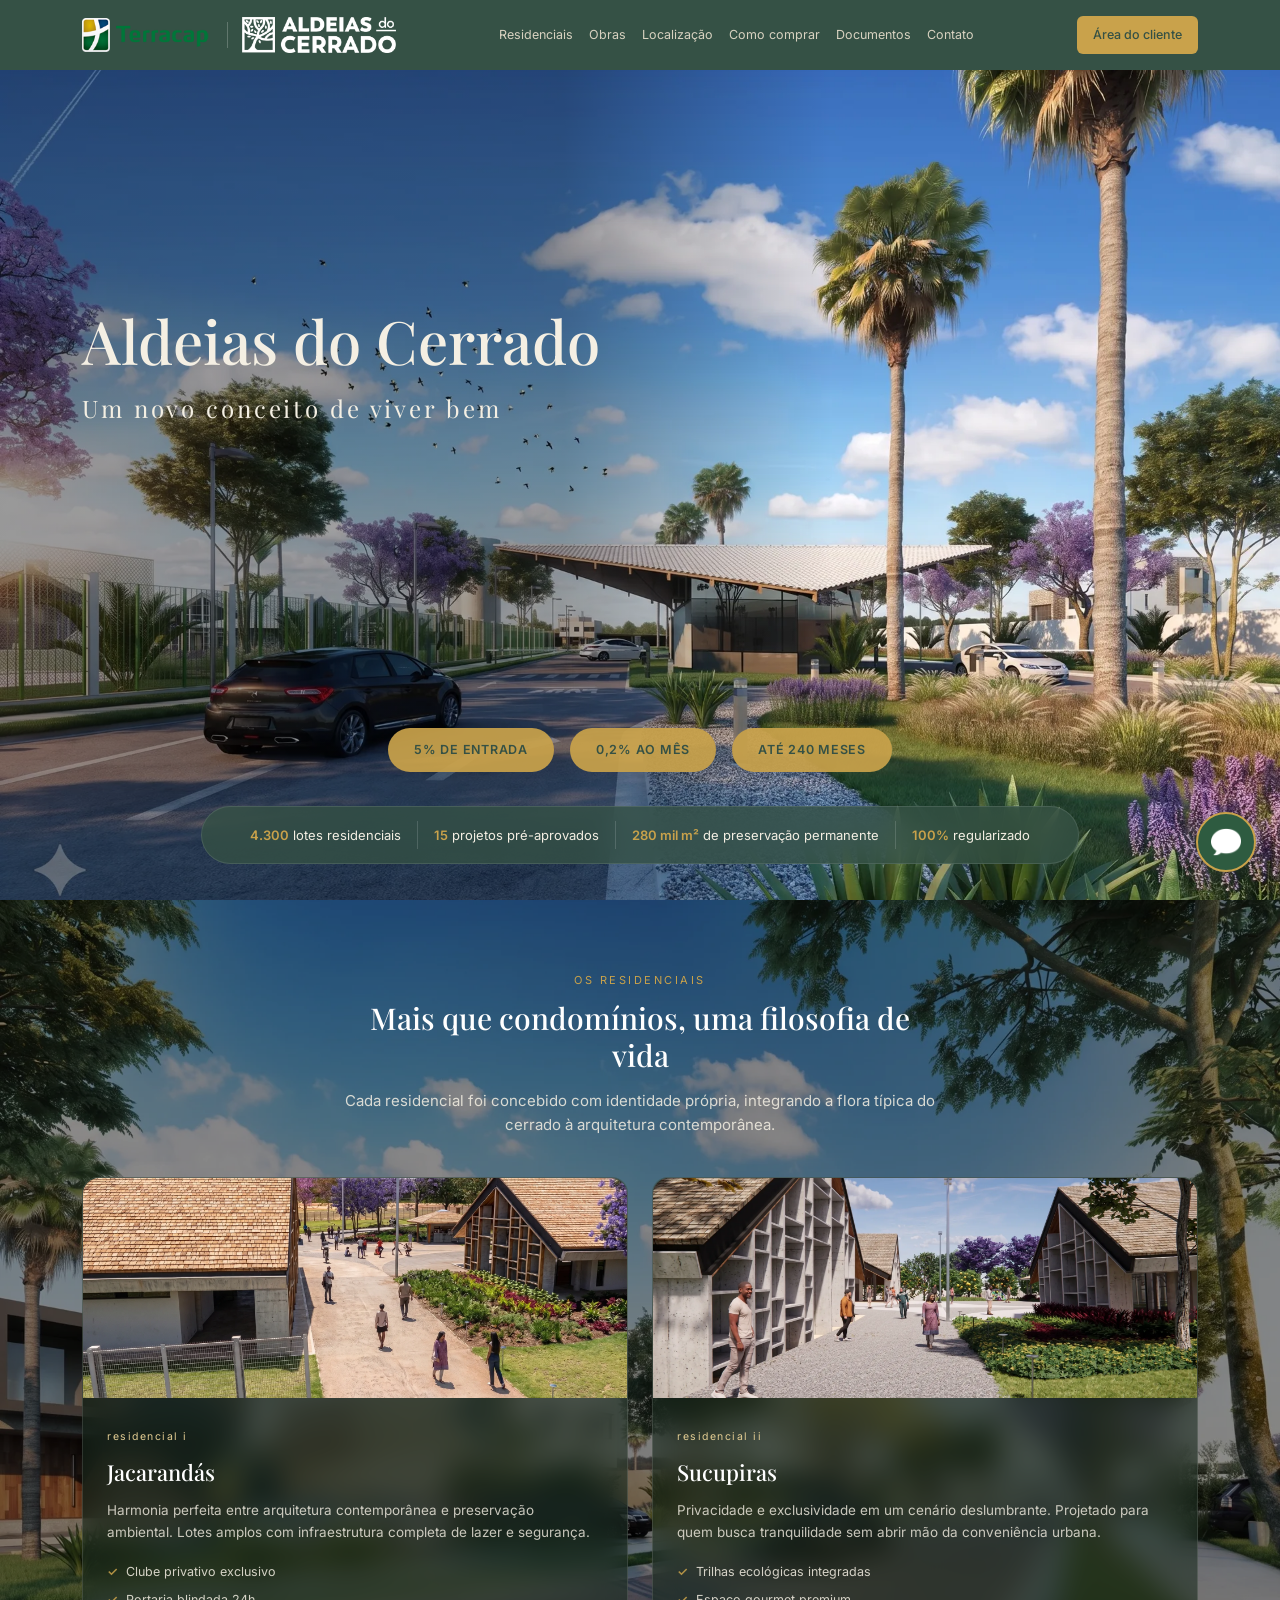
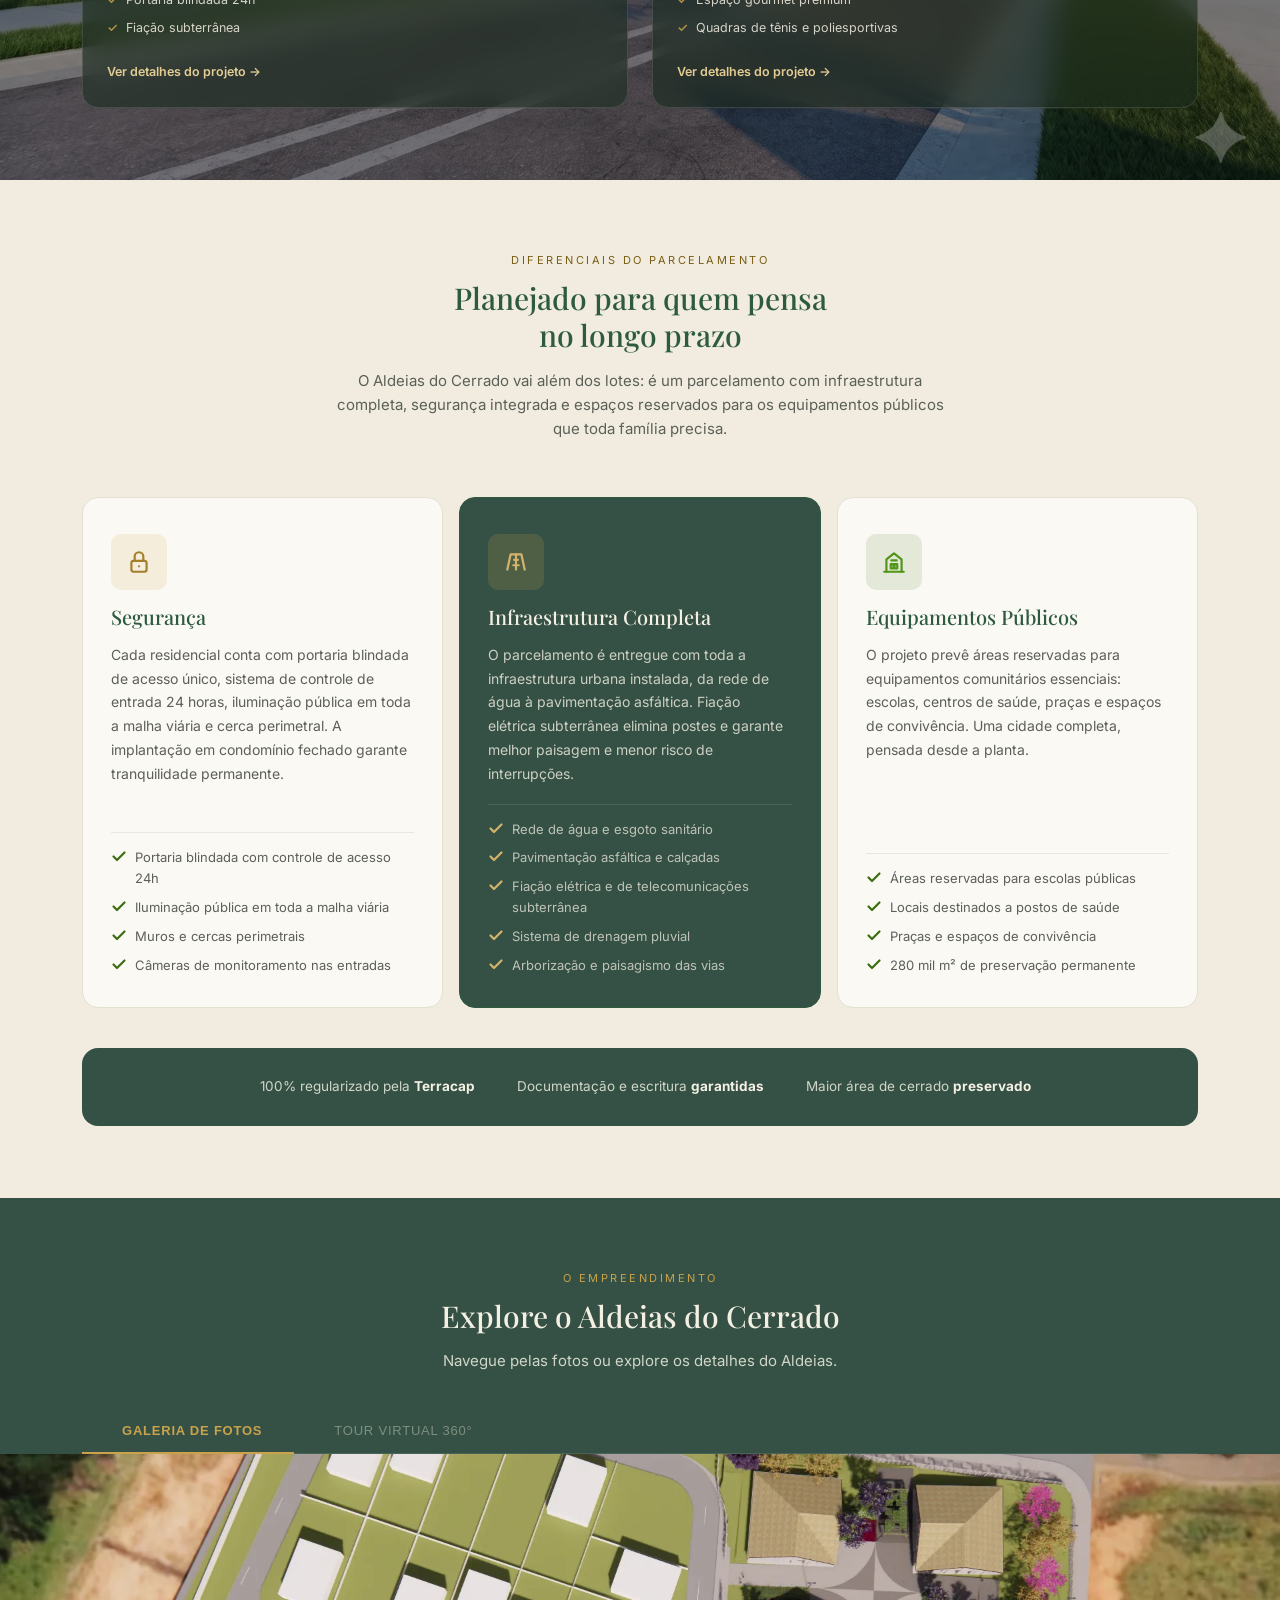
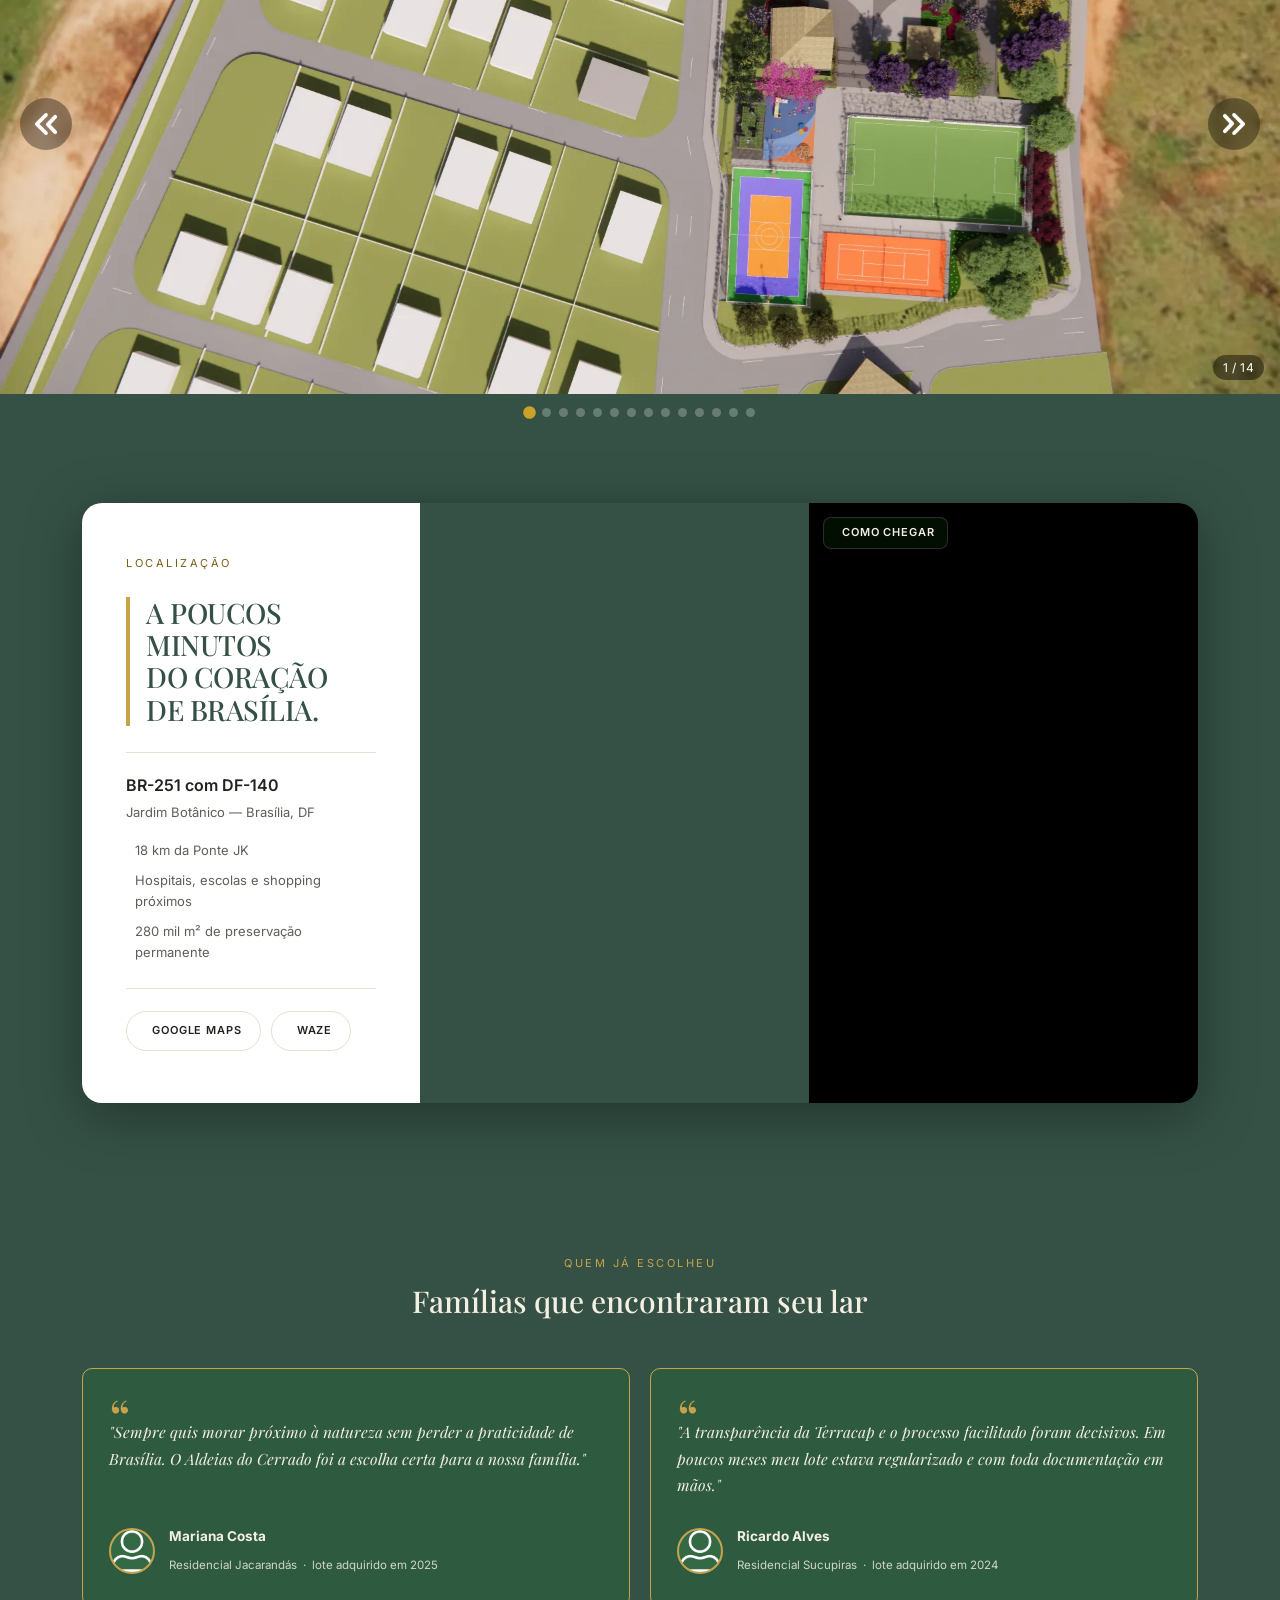
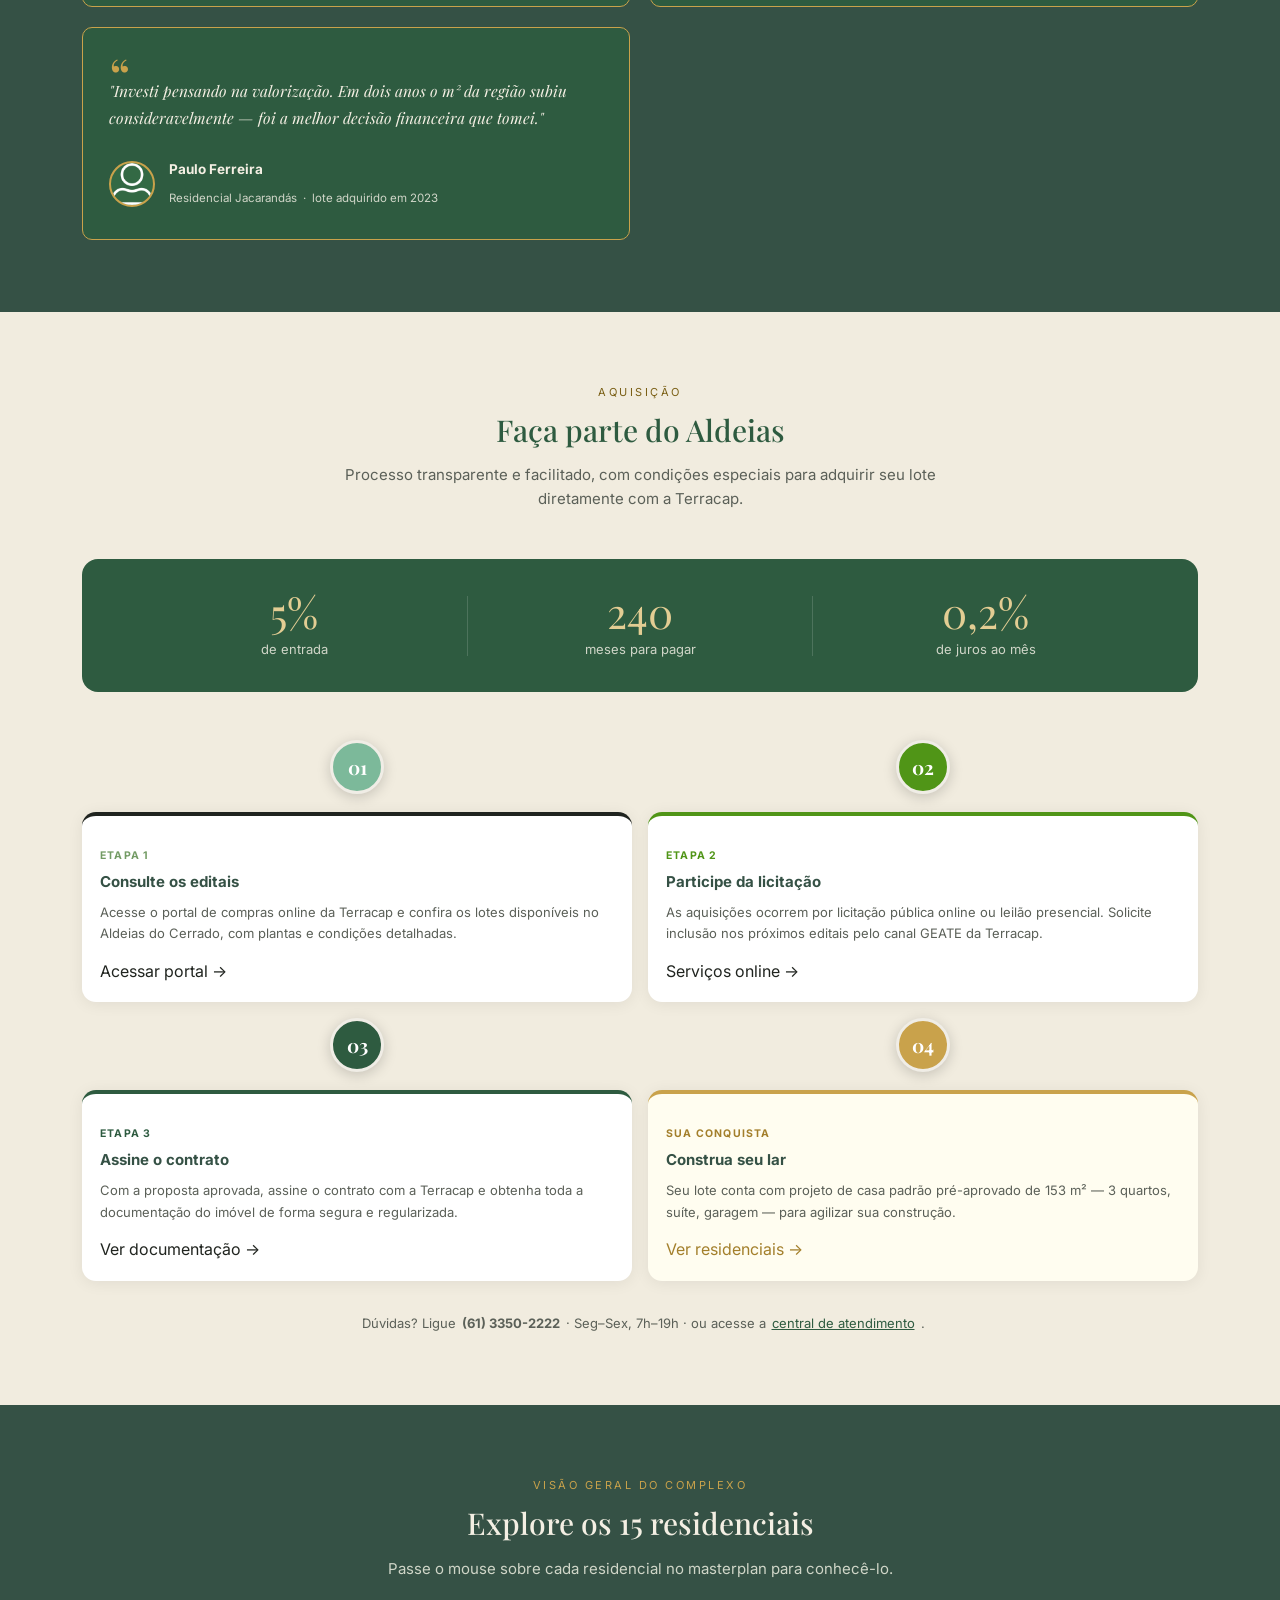
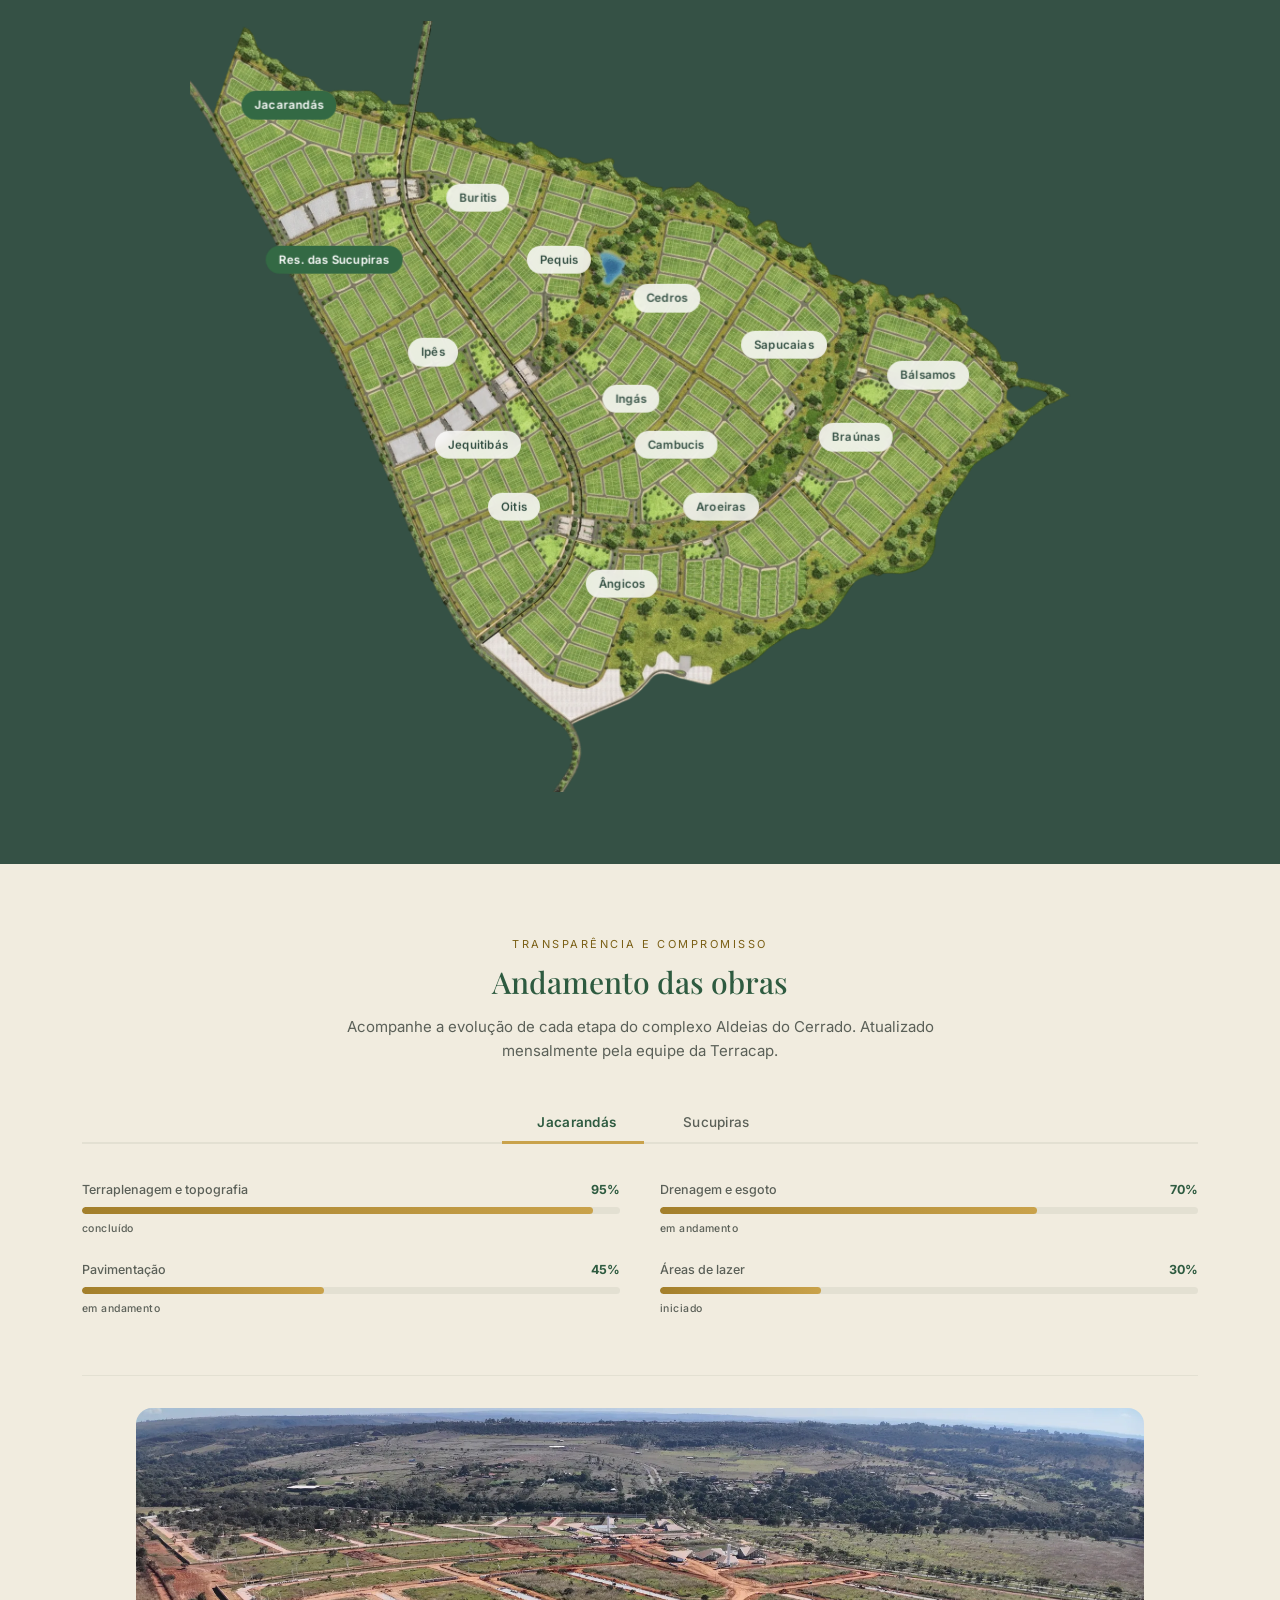
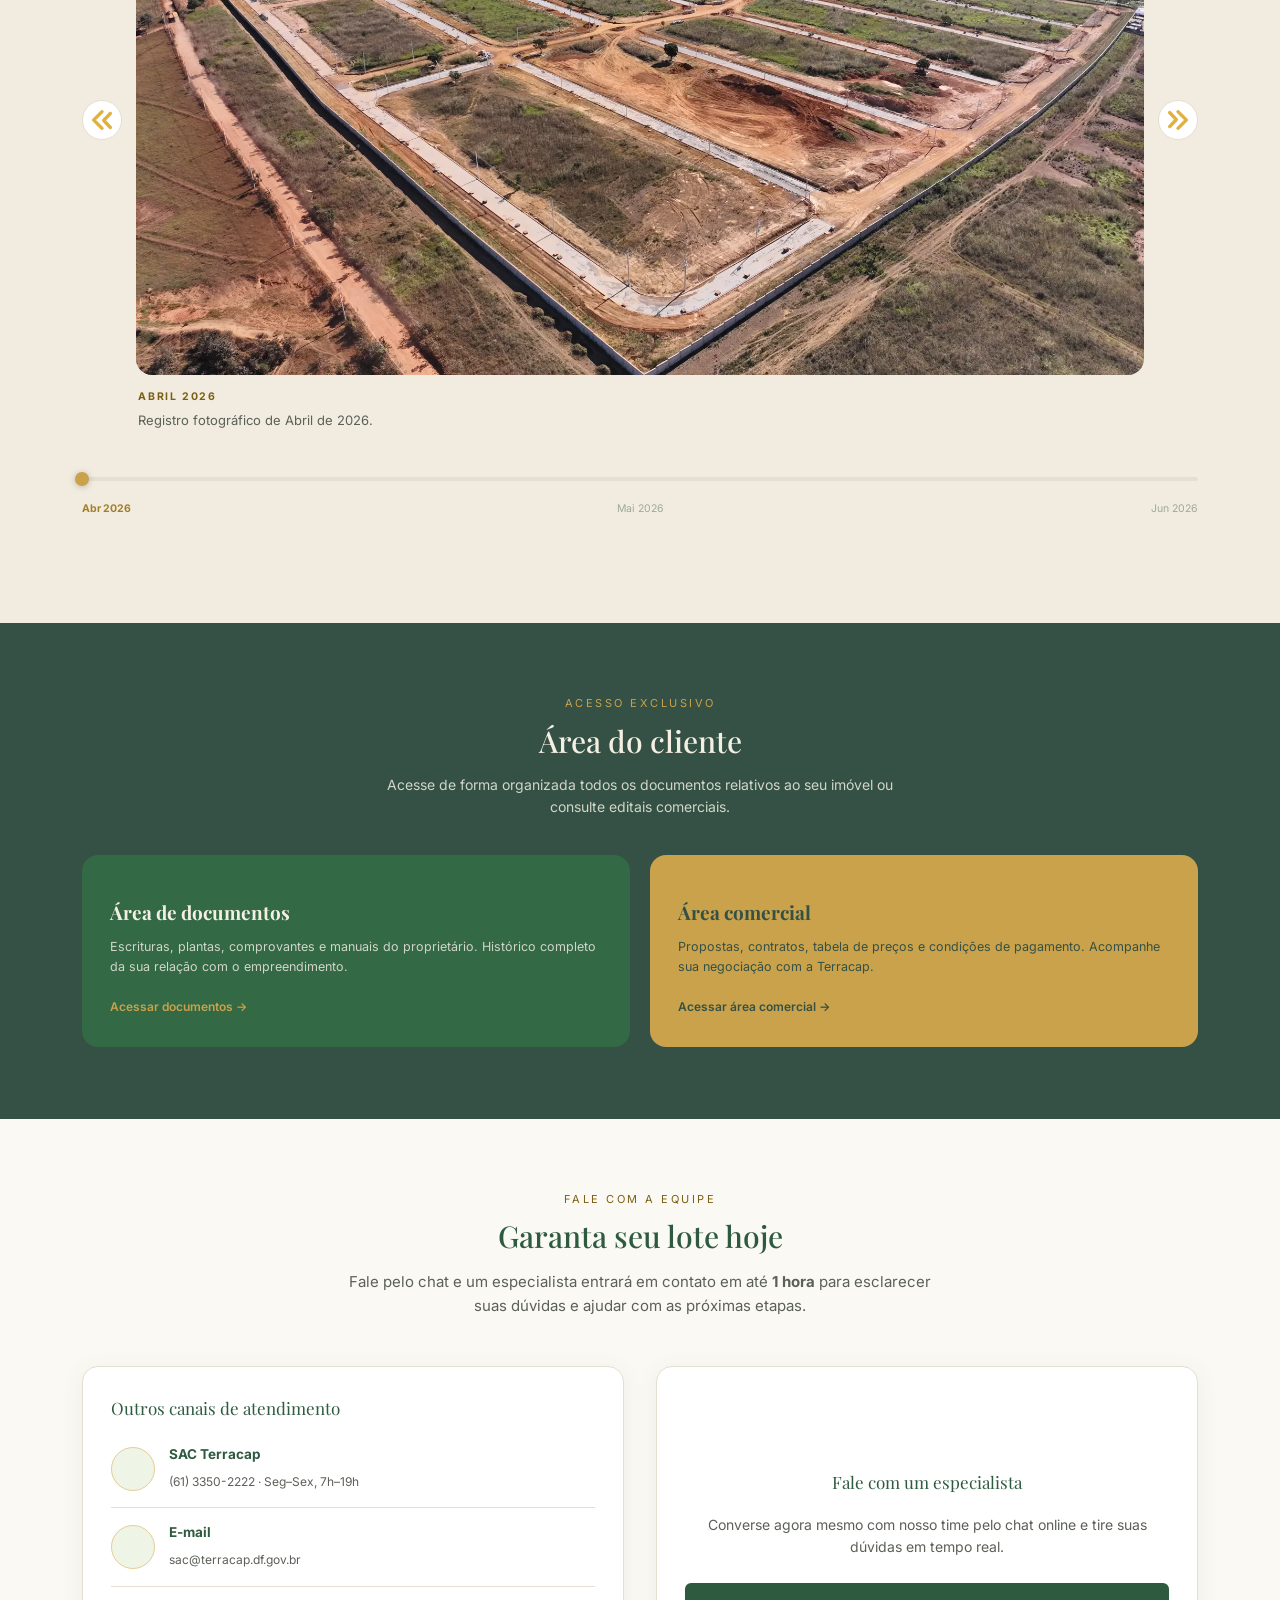
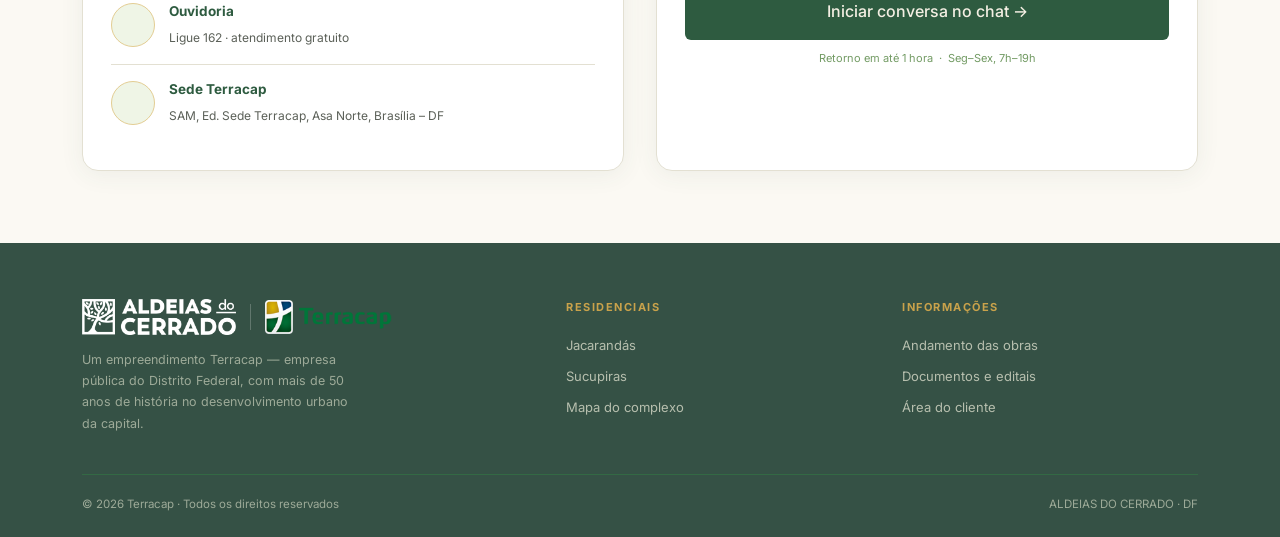
==== commit cb3783b7: "Corrigido imagem" ====
--- a/index.html
+++ b/index.html
@@ -494,9 +494,11 @@
       <!-- Coluna 3: vídeo como chegar -->
       <div class="maps-video">
         <video
-          controls
           preload="metadata"
           title="Como chegar no Aldeias do Cerrado"
+          autoplay
+          loop
+          muted
         >
           <source src="video/como-chegar.mp4" type="video/mp4">
           Seu navegador não suporta reprodução de vídeo.
@@ -567,7 +569,7 @@
 window.addEventListener('hashchange', handleHash);
 
 // ── Lightbox ──────────────────────────────────────────────────────────────
-const lbSrcs = [
+const GALERIA_SRCS = [
   'img/jacarandas/DJI_20260512092800_0001_V_ponto+1.webp',
   'img/jacarandas/DJI_20260512092911_0003_V_ponto+2.webp',
   'img/jacarandas/DJI_20260512093111_0005_V.webp',
@@ -583,7 +585,7 @@
   'img/sucupiras/DJI_20260622154342_0004_V_QD+4+-+SUCUPIRA-02.webp',
   'img/sucupiras/DJI_20260622154349_0005_V.webp'
 ];
-const lbAlts = [
+const GALERIA_ALTS = [
   'Vista aérea — Jacarandás ponto 1',
   'Vista aérea — Jacarandás ponto 2',
   'Vista aérea — Jacarandás',
@@ -599,10 +601,37 @@
   'Vista aérea — Sucupiras ponto 3',
   'Vista aérea — Sucupiras ponto 4'
 ];
+
+// Andamento das obras — imagens da linha do tempo (mesma ordem dos tl-slide)
+const TL_JAC_SRCS = [
+  'img/jacarandas/DJI_20260512092800_0001_V_ponto+1.webp',
+  'img/jacarandas/DJI_20260512092911_0003_V_ponto+2.webp',
+  'img/jacarandas/DJI_20260512093111_0005_V.webp'
+];
+const TL_JAC_ALTS = [
+  'Andamento das obras — Abril 2026',
+  'Andamento das obras — Maio 2026',
+  'Andamento das obras — Junho 2026'
+];
+const TL_SUC_SRCS = [
+  'img/sucupiras/DJI_20260622154240_0001_V_QD+4+-+SUCUPIRA-01.webp',
+  'img/sucupiras/DJI_20260622154250_0003_V.webp',
+  'img/sucupiras/DJI_20260622154342_0004_V_QD+4+-+SUCUPIRA-02.webp'
+];
+const TL_SUC_ALTS = [
+  'Andamento das obras — Abril 2026',
+  'Andamento das obras — Maio 2026',
+  'Andamento das obras — Junho 2026'
+];
+
+let lbSrcs = GALERIA_SRCS;
+let lbAlts = GALERIA_ALTS;
 let lbIdx = 0;
 let lbTrigger = null;
 
-function lbOpen(i) {
+function lbOpen(i, srcs, alts) {
+  lbSrcs = srcs || GALERIA_SRCS;
+  lbAlts = alts || GALERIA_ALTS;
   lbTrigger = document.activeElement;
   lbIdx = i;
   const img = document.getElementById('lb-img');
@@ -724,6 +753,20 @@
     });
   });
 
+  // Fotos da linha do tempo (andamento das obras): acesso por teclado
+  document.querySelectorAll('.tl-foto[onclick]').forEach(foto => {
+    foto.setAttribute('role', 'button');
+    foto.setAttribute('tabindex', '0');
+    const img = foto.querySelector('img');
+    if (img) foto.setAttribute('aria-label', 'Ampliar: ' + img.alt);
+    foto.addEventListener('keydown', e => {
+      if (e.key === 'Enter' || e.key === ' ') {
+        e.preventDefault();
+        foto.click();
+      }
+    });
+  });
+
   // Explora-tabs: navegação com setas entre abas
   const exploraTabs = Array.from(document.querySelectorAll('.explora-tab'));
   exploraTabs.forEach((tab, i) => {
@@ -969,8 +1012,9 @@
             <!-- COLE AQUI ↓ novos slides (mais antigo primeiro) -->
 
             <div class="tl-slide active">
-              <div class="tl-foto">
+              <div class="tl-foto" onclick="lbOpen(0, TL_JAC_SRCS, TL_JAC_ALTS)">
                 <img src="img/jacarandas/DJI_20260512092800_0001_V_ponto+1.webp" alt="Andamento das obras — Abril 2026" loading="lazy">
+                <div class="galeria-overlay"><img src="img/icones/ampliacao.png" alt="" class="galeria-zoom-icon"></div>
               </div>
               <div class="tl-caption">
                 <span class="tl-mes">Abril 2026</span>
@@ -978,8 +1022,9 @@
               </div>
             </div>
             <div class="tl-slide">
-              <div class="tl-foto">
+              <div class="tl-foto" onclick="lbOpen(1, TL_JAC_SRCS, TL_JAC_ALTS)">
                 <img src="img/jacarandas/DJI_20260512092911_0003_V_ponto+2.webp" alt="Andamento das obras — Maio 2026" loading="lazy">
+                <div class="galeria-overlay"><img src="img/icones/ampliacao.png" alt="" class="galeria-zoom-icon"></div>
               </div>
               <div class="tl-caption">
                 <span class="tl-mes">Maio 2026</span>
@@ -987,8 +1032,9 @@
               </div>
             </div>
             <div class="tl-slide">
-              <div class="tl-foto">
+              <div class="tl-foto" onclick="lbOpen(2, TL_JAC_SRCS, TL_JAC_ALTS)">
                 <img src="img/jacarandas/DJI_20260512093111_0005_V.webp" alt="Andamento das obras — Junho 2026" loading="lazy">
+                <div class="galeria-overlay"><img src="img/icones/ampliacao.png" alt="" class="galeria-zoom-icon"></div>
               </div>
               <div class="tl-caption">
                 <span class="tl-mes">Junho 2026</span>
@@ -1061,8 +1107,9 @@
             <!-- COLE AQUI ↓ novos slides (mais antigo primeiro) -->
 
             <div class="tl-slide active">
-              <div class="tl-foto">
+              <div class="tl-foto" onclick="lbOpen(0, TL_SUC_SRCS, TL_SUC_ALTS)">
                 <img src="img/sucupiras/DJI_20260622154240_0001_V_QD+4+-+SUCUPIRA-01.webp" alt="Andamento das obras — Abril 2026" loading="lazy">
+                <div class="galeria-overlay"><img src="img/icones/ampliacao.png" alt="" class="galeria-zoom-icon"></div>
               </div>
               <div class="tl-caption">
                 <span class="tl-mes">Abril 2026</span>
@@ -1070,8 +1117,9 @@
               </div>
             </div>
             <div class="tl-slide">
-              <div class="tl-foto">
+              <div class="tl-foto" onclick="lbOpen(1, TL_SUC_SRCS, TL_SUC_ALTS)">
                 <img src="img/sucupiras/DJI_20260622154250_0003_V.webp" alt="Andamento das obras — Maio 2026" loading="lazy">
+                <div class="galeria-overlay"><img src="img/icones/ampliacao.png" alt="" class="galeria-zoom-icon"></div>
               </div>
               <div class="tl-caption">
                 <span class="tl-mes">Maio 2026</span>
@@ -1079,8 +1127,9 @@
               </div>
             </div>
             <div class="tl-slide">
-              <div class="tl-foto">
+              <div class="tl-foto" onclick="lbOpen(2, TL_SUC_SRCS, TL_SUC_ALTS)">
                 <img src="img/sucupiras/DJI_20260622154342_0004_V_QD+4+-+SUCUPIRA-02.webp" alt="Andamento das obras — Junho 2026" loading="lazy">
+                <div class="galeria-overlay"><img src="img/icones/ampliacao.png" alt="" class="galeria-zoom-icon"></div>
               </div>
               <div class="tl-caption">
                 <span class="tl-mes">Junho 2026</span>
--- a/style.css
+++ b/style.css
@@ -495,8 +495,13 @@
   border-radius: var(--radius-lg);
   overflow: hidden;
   background: var(--creme-50);
+  position: relative;
+  cursor: zoom-in;
 }
 .tl-foto img { width: 100%; height: 100%; object-fit: cover; display: block; }
+.tl-foto:hover .galeria-overlay { opacity: 1; background: rgba(5,15,5,0.3); }
+.tl-foto:hover .galeria-zoom-icon { opacity: 1; transform: scale(1); }
+.tl-foto.vazia { cursor: default; }
 .tl-foto.vazia {
   display: flex;
   flex-direction: column;
@@ -1250,7 +1255,7 @@
   transform: translate(-50%, -50%) scale(1.06);
 }
 .mp-label--disponivel {
-  background: #006C31;
+  background: var(--verde-600);
   color: #ffffff;
 }
 
